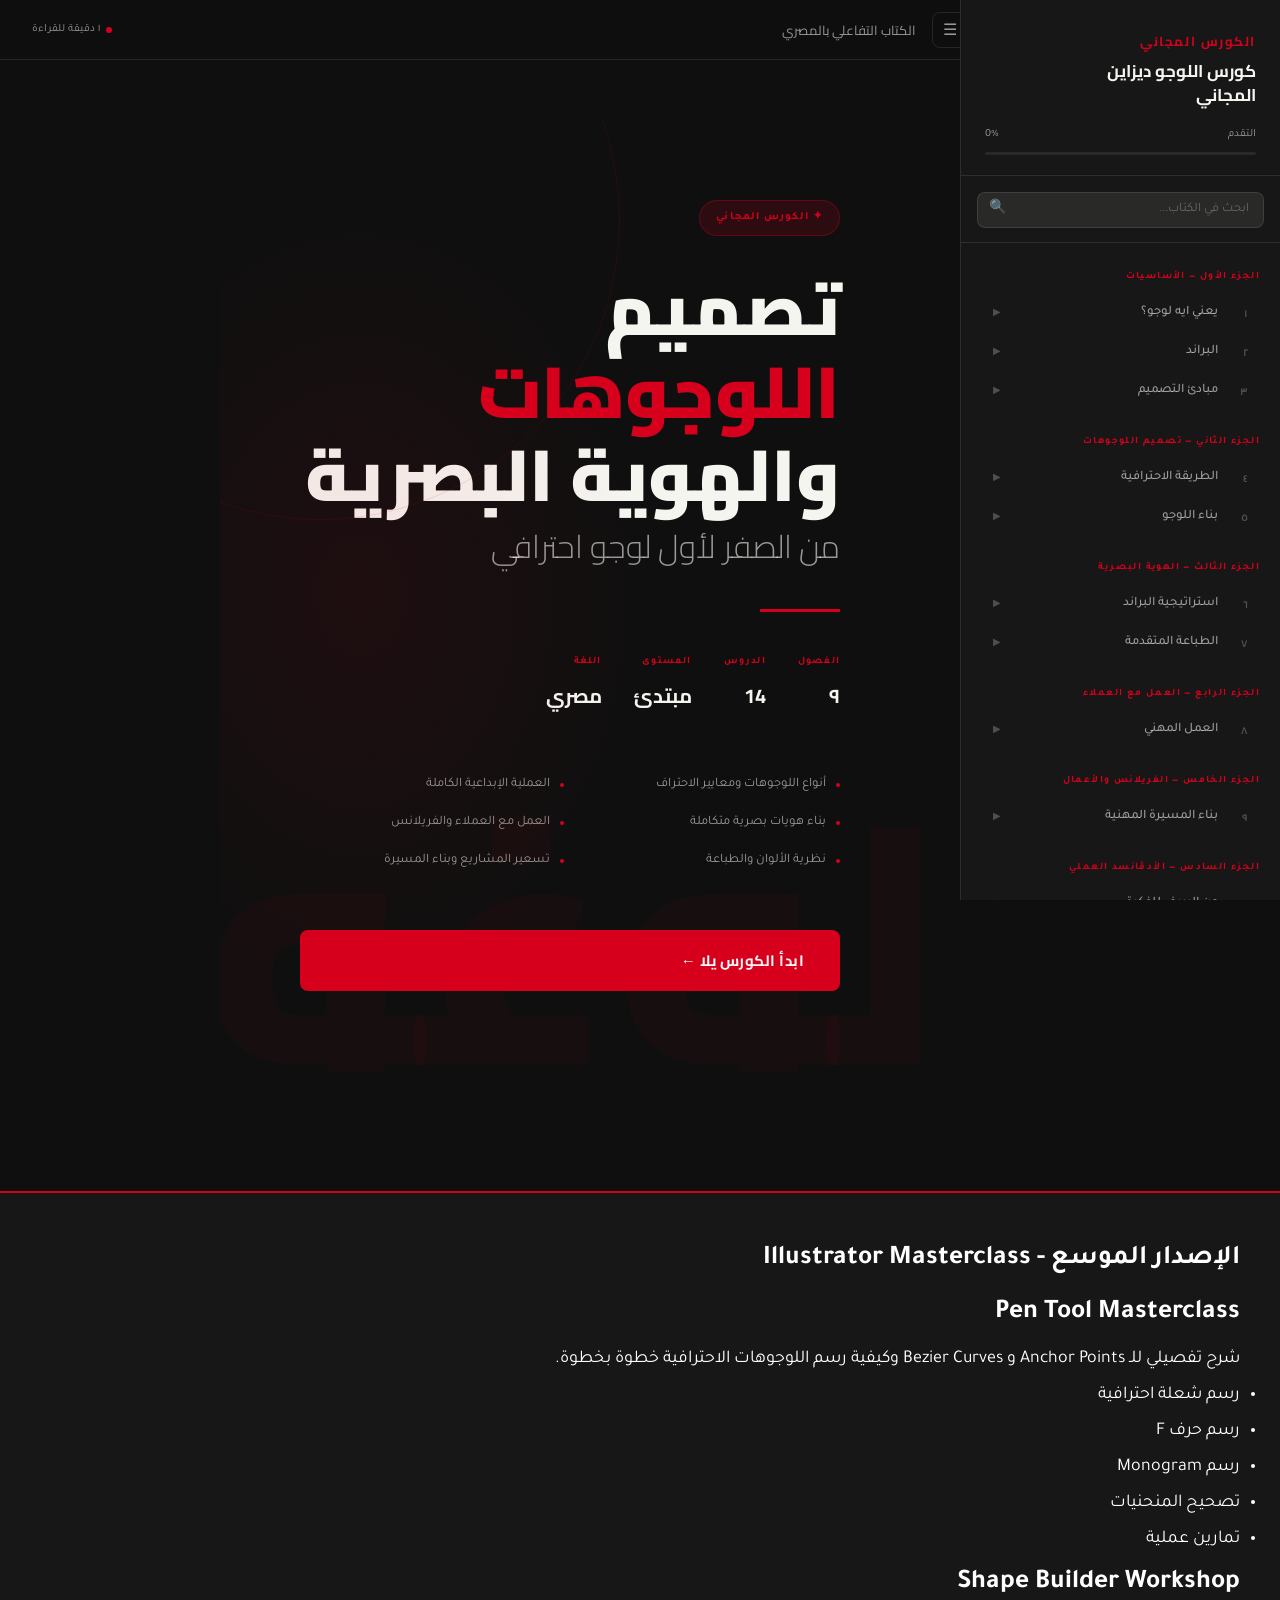
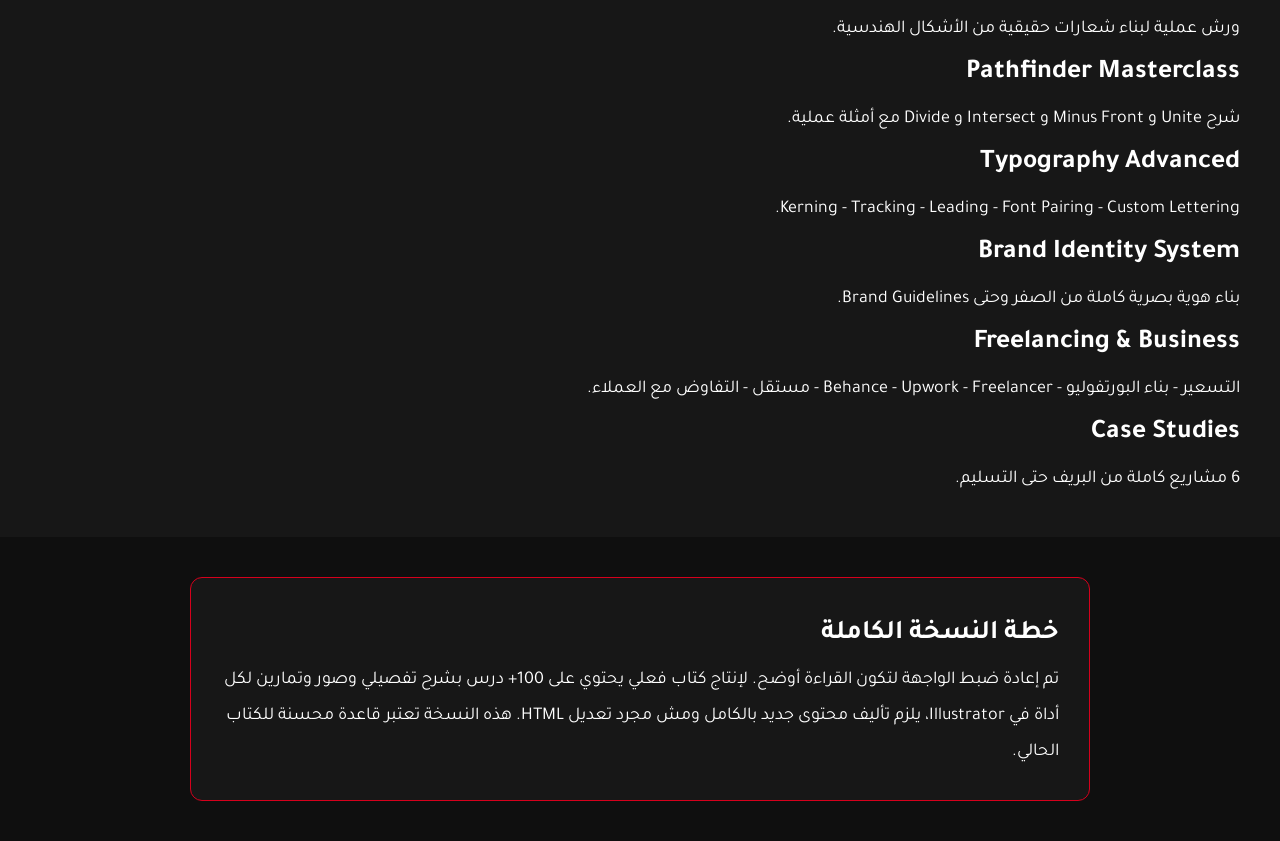
==== book.html @ f8640a5d "Add files via upload" ====
<!DOCTYPE html>
<html lang="ar" dir="rtl">
<head>
<meta charset="UTF-8">
<meta name="viewport" content="width=device-width, initial-scale=1.0">
<title>كورس اللوجو ديزاين والهوية البصرية</title>
<link href="https://fonts.googleapis.com/css2?family=Cairo:wght@300;400;500;600;700;900&family=Tajawal:wght@300;400;500;700;800&display=swap" rel="stylesheet">
<style>
  :root {
    --black: #0F0F0F;
    --dark: #171717;
    --card: #1E1E1E;
    --card2: #252525;
    --red: #D6001C;
    --red-dim: rgba(214,0,28,0.15);
    --red-glow: rgba(214,0,28,0.4);
    --white: #F5F5F0;
    --white-dim: rgba(245,245,240,0.6);
    --white-faint: rgba(245,245,240,0.08);
    --border: rgba(245,245,240,0.1);
    --border-red: rgba(214,0,28,0.3);
    --sidebar-w: 320px;
    --font-display: 'Cairo', sans-serif;
    --font-body: 'Tajawal', sans-serif;
  }

  *, *::before, *::after { box-sizing: border-box; margin: 0; padding: 0; }

  html { scroll-behavior: smooth; }

  body {
    background: var(--black);
    color: var(--white);
    font-family: var(--font-body);
    font-size: 18px;
    line-height: 2;
    direction: rtl;
    overflow-x: hidden;
  }

  /* ── LAYOUT ── */
  #app { display: flex; min-height: 100vh; }

  /* ── SIDEBAR ── */
  #sidebar {
    width: 280px;
    min-width: var(--sidebar-w);
    background: var(--dark);
    border-left: 1px solid var(--border);
    display: flex;
    flex-direction: column;
    position: fixed;
    right: 0;
    top: 0;
    bottom: 0;
    overflow: hidden;
    z-index: 100;
    transition: transform 0.35s cubic-bezier(.4,0,.2,1);
  }

  #sidebar.hidden { transform: translateX(100%); }

  .sidebar-header {
    padding: 28px 24px 20px;
    border-bottom: 1px solid var(--border);
    flex-shrink: 0;
  }

  .book-title-small {
    font-family: var(--font-display);
    font-size: 13px;
    font-weight: 700;
    letter-spacing: 0.12em;
    color: var(--red);
    text-transform: uppercase;
    margin-bottom: 6px;
  }

  .book-title-main {
    font-family: var(--font-display);
    font-size: 17px;
    font-weight: 700;
    color: var(--white);
    line-height: 1.4;
  }

  /* progress bar */
  .progress-wrap {
    margin-top: 16px;
  }
  .progress-label {
    display: flex;
    justify-content: space-between;
    font-size: 11px;
    color: var(--white-dim);
    margin-bottom: 6px;
  }
  .progress-track {
    height: 3px;
    background: var(--white-faint);
    border-radius: 2px;
    overflow: hidden;
  }
  .progress-fill {
    height: 100%;
    background: var(--red);
    border-radius: 2px;
    transition: width 0.4s ease;
  }

  /* search */
  .search-wrap {
    padding: 14px 16px;
    border-bottom: 1px solid var(--border);
    flex-shrink: 0;
  }
  .search-input {
    width: 100%;
    background: var(--white-faint);
    border: 1px solid var(--border);
    border-radius: 8px;
    padding: 9px 14px 9px 36px;
    color: var(--white);
    font-family: var(--font-body);
    font-size: 13px;
    outline: none;
    transition: border-color 0.2s;
    text-align: right;
  }
  .search-input::placeholder { color: rgba(245,245,240,0.3); }
  .search-input:focus { border-color: var(--red); }
  .search-wrap { position: relative; }
  .search-icon {
    position: absolute;
    left: 28px;
    top: 50%;
    transform: translateY(-50%);
    color: var(--white-dim);
    font-size: 14px;
    pointer-events: none;
  }

  /* toc */
  #toc {
    flex: 1;
    overflow-y: auto;
    padding: 8px 0 24px;
  }
  #toc::-webkit-scrollbar { width: 4px; }
  #toc::-webkit-scrollbar-track { background: transparent; }
  #toc::-webkit-scrollbar-thumb { background: var(--border); border-radius: 2px; }

  .toc-part {
    padding: 16px 20px 4px;
  }
  .toc-part-label {
    font-size: 10px;
    font-weight: 700;
    letter-spacing: 0.14em;
    color: var(--red);
    text-transform: uppercase;
    margin-bottom: 8px;
  }

  .toc-chapter {
    margin-bottom: 2px;
  }
  .toc-chapter-btn {
    width: 100%;
    display: flex;
    align-items: center;
    gap: 10px;
    padding: 9px 12px;
    background: none;
    border: none;
    color: var(--white-dim);
    font-family: var(--font-body);
    font-size: 13px;
    font-weight: 500;
    text-align: right;
    cursor: pointer;
    border-radius: 6px;
    transition: all 0.2s;
    direction: rtl;
  }
  .toc-chapter-btn:hover { background: var(--white-faint); color: var(--white); }
  .toc-chapter-btn.active { background: var(--red-dim); color: var(--white); }
  .toc-chapter-btn.active .ch-num { color: var(--red); }

  .ch-num {
    font-size: 10px;
    font-weight: 700;
    color: rgba(245,245,240,0.25);
    min-width: 20px;
    font-family: var(--font-display);
  }
  .ch-arrow {
    margin-right: auto;
    font-size: 10px;
    color: rgba(245,245,240,0.25);
    transition: transform 0.25s;
  }
  .toc-chapter-btn.open .ch-arrow { transform: rotate(90deg); }

  .toc-lessons {
    display: none;
    padding-right: 32px;
    padding-bottom: 4px;
  }
  .toc-lessons.open { display: block; }

  .toc-lesson-btn {
    width: 100%;
    display: flex;
    align-items: center;
    gap: 8px;
    padding: 7px 10px;
    background: none;
    border: none;
    color: rgba(245,245,240,0.4);
    font-family: var(--font-body);
    font-size: 12px;
    text-align: right;
    cursor: pointer;
    border-radius: 5px;
    transition: all 0.2s;
    direction: rtl;
  }
  .toc-lesson-btn:hover { color: var(--white); background: var(--white-faint); }
  .toc-lesson-btn.active { color: var(--white); }
  .toc-lesson-btn.done { color: rgba(214,0,28,0.7); }
  .toc-lesson-btn.done .lesson-dot { background: var(--red); }
  .lesson-dot {
    width: 5px;
    height: 5px;
    border-radius: 50%;
    background: rgba(245,245,240,0.2);
    flex-shrink: 0;
  }

  /* ── MAIN CONTENT ── */
  #main {
    margin-left: 0;
    margin-right: 280px;
    flex: 1;
    display: flex;
    flex-direction: column;
    min-height: 100vh;
    transition: margin-right 0.35s cubic-bezier(.4,0,.2,1);
  }
  #main.full { margin-right: 0; }

  /* topbar */
  #topbar {
    position: sticky;
    top: 0;
    z-index: 90;
    background: rgba(15,15,15,0.92);
    backdrop-filter: blur(16px);
    border-bottom: 1px solid var(--border);
    padding: 0 32px;
    height: 60px;
    display: flex;
    align-items: center;
    gap: 16px;
  }

  .topbar-toggle {
    background: none;
    border: 1px solid var(--border);
    color: var(--white-dim);
    width: 36px;
    height: 36px;
    border-radius: 8px;
    cursor: pointer;
    font-size: 16px;
    display: flex;
    align-items: center;
    justify-content: center;
    transition: all 0.2s;
    flex-shrink: 0;
  }
  .topbar-toggle:hover { color: var(--white); border-color: var(--red); }

  .topbar-breadcrumb {
    flex: 1;
    font-size: 13px;
    color: var(--white-dim);
    font-family: var(--font-display);
  }
  .topbar-breadcrumb span { color: var(--white); font-weight: 600; }

  .topbar-reading {
    font-size: 11px;
    color: var(--white-dim);
    display: flex;
    align-items: center;
    gap: 6px;
  }
  .reading-dot {
    width: 6px;
    height: 6px;
    border-radius: 50%;
    background: var(--red);
    animation: pulse 2s infinite;
  }
  @keyframes pulse {
    0%, 100% { opacity: 1; }
    50% { opacity: 0.3; }
  }

  /* content area */
  #content {
    flex: 1;
    padding: 60px 80px 120px;
    max-width: 860px;
  }

  /* ── COVER PAGE ── */
  #cover {
    min-height: 100vh;
    display: flex;
    flex-direction: column;
    justify-content: center;
    padding: 80px;
    position: relative;
    overflow: hidden;
  }
  #cover::before {
    content: '';
    position: absolute;
    inset: 0;
    background: radial-gradient(ellipse 60% 60% at 20% 50%, rgba(214,0,28,0.08) 0%, transparent 70%);
    pointer-events: none;
  }
  #cover::after {
    content: '';
    position: absolute;
    top: -200px;
    left: -200px;
    width: 600px;
    height: 600px;
    border: 1px solid var(--border-red);
    border-radius: 50%;
    pointer-events: none;
    opacity: 0.4;
  }

  .cover-badge {
    display: inline-flex;
    align-items: center;
    gap: 8px;
    background: var(--red-dim);
    border: 1px solid var(--border-red);
    border-radius: 100px;
    padding: 6px 16px;
    font-size: 11px;
    font-weight: 700;
    letter-spacing: 0.1em;
    color: var(--red);
    text-transform: uppercase;
    margin-bottom: 32px;
    width: fit-content;
  }

  .cover-title {
    font-family: var(--font-display);
    font-size: clamp(42px, 6vw, 72px);
    font-weight: 900;
    line-height: 1.15;
    color: var(--white);
    margin-bottom: 8px;
  }

  .cover-title .accent { color: var(--red); }

  .cover-subtitle {
    font-family: var(--font-display);
    font-size: clamp(20px, 3vw, 32px);
    font-weight: 300;
    color: var(--white-dim);
    margin-bottom: 40px;
    line-height: 1.4;
  }

  .cover-meta {
    display: flex;
    gap: 32px;
    margin-bottom: 56px;
    flex-wrap: wrap;
  }
  .cover-meta-item {
    display: flex;
    flex-direction: column;
    gap: 4px;
  }
  .cover-meta-label {
    font-size: 10px;
    font-weight: 700;
    letter-spacing: 0.12em;
    color: var(--red);
    text-transform: uppercase;
  }
  .cover-meta-val {
    font-size: 20px;
    font-weight: 700;
    font-family: var(--font-display);
    color: var(--white);
  }

  .cover-divider {
    width: 80px;
    height: 3px;
    background: var(--red);
    margin-bottom: 40px;
  }

  .cover-toc-preview {
    display: grid;
    grid-template-columns: 1fr 1fr;
    gap: 12px;
    max-width: 600px;
    margin-bottom: 56px;
  }
  .cover-toc-item {
    display: flex;
    align-items: center;
    gap: 10px;
    font-size: 13px;
    color: var(--white-dim);
  }
  .cover-toc-dot {
    width: 4px;
    height: 4px;
    background: var(--red);
    border-radius: 50%;
    flex-shrink: 0;
  }

  .btn-start {
    display: inline-flex;
    align-items: center;
    gap: 10px;
    background: var(--red);
    color: white;
    font-family: var(--font-display);
    font-size: 15px;
    font-weight: 700;
    padding: 16px 36px;
    border: none;
    border-radius: 8px;
    cursor: pointer;
    transition: all 0.25s;
    letter-spacing: 0.03em;
  }
  .btn-start:hover {
    background: #ff001f;
    transform: translateY(-2px);
    box-shadow: 0 12px 40px rgba(214,0,28,0.35);
  }

  .big-number {
    position: absolute;
    left: -20px;
    bottom: -40px;
    font-family: var(--font-display);
    font-size: 340px;
    font-weight: 900;
    color: rgba(214,0,28,0.04);
    line-height: 1;
    pointer-events: none;
    user-select: none;
    white-space: nowrap;
  }

  /* ── LESSON PAGE ── */
  .lesson-page { animation: fadeIn 0.35s ease; }
  @keyframes fadeIn { from { opacity: 0; transform: translateY(10px); } to { opacity: 1; transform: translateY(0); } }

  .lesson-part-tag {
    display: inline-flex;
    align-items: center;
    gap: 6px;
    font-size: 10px;
    font-weight: 700;
    letter-spacing: 0.14em;
    color: var(--red);
    text-transform: uppercase;
    margin-bottom: 20px;
  }

  .lesson-chapter-num {
    font-family: var(--font-display);
    font-size: 13px;
    color: rgba(245,245,240,0.3);
    margin-bottom: 10px;
    font-weight: 500;
  }

  .lesson-title {
    font-family: var(--font-display);
    font-size: clamp(38px, 5vw, 58px);
    font-weight: 800;
    line-height: 1.2;
    color: var(--white);
    margin-bottom: 24px;
  }

  .lesson-intro {
    font-size: 22px;
    font-weight: 400;
    color: var(--white-dim);
    line-height: 1.8;
    margin-bottom: 48px;
    padding-bottom: 40px;
    border-bottom: 1px solid var(--border);
  }

  /* ── CONTENT BLOCKS ── */
  .content-h2 {
    font-family: var(--font-display);
    font-size: 22px;
    font-weight: 700;
    color: var(--white);
    margin: 48px 0 16px;
    display: flex;
    align-items: center;
    gap: 12px;
  }
  .content-h2::before {
    content: '';
    width: 3px;
    height: 22px;
    background: var(--red);
    border-radius: 2px;
    flex-shrink: 0;
  }

  .content-h3 {
    font-family: var(--font-display);
    font-size: 17px;
    font-weight: 600;
    color: var(--white);
    margin: 32px 0 12px;
  }

  .content-p {
    font-size: 19px;
    color: rgba(245,245,240,0.75);
    line-height: 1.9;
    margin-bottom: 20px;
  }

  /* info card */
  .info-card {
    background: var(--card);
    border: 1px solid var(--border);
    border-radius: 12px;
    padding: 24px 28px;
    margin: 28px 0;
    position: relative;
    overflow: hidden;
  }
  .info-card::before {
    content: '';
    position: absolute;
    top: 0;
    right: 0;
    width: 3px;
    height: 100%;
    background: var(--red);
  }
  .info-card-title {
    font-family: var(--font-display);
    font-size: 14px;
    font-weight: 700;
    color: var(--red);
    margin-bottom: 10px;
    letter-spacing: 0.06em;
    text-transform: uppercase;
  }
  .info-card p {
    font-size: 15px;
    color: var(--white-dim);
    line-height: 1.8;
    margin: 0;
  }

  /* definition card */
  .def-card {
    background: var(--card2);
    border: 1px solid var(--border);
    border-radius: 12px;
    padding: 28px 32px;
    margin: 32px 0;
  }
  .def-word {
    font-family: var(--font-display);
    font-size: 28px;
    font-weight: 800;
    color: var(--red);
    margin-bottom: 12px;
  }
  .def-text {
    font-size: 16px;
    color: var(--white-dim);
    line-height: 1.85;
  }

  /* visual grid */
  .visual-grid {
    display: grid;
    grid-template-columns: repeat(auto-fit, minmax(180px, 1fr));
    gap: 16px;
    margin: 32px 0;
  }
  .visual-card {
    background: var(--card);
    border: 1px solid var(--border);
    border-radius: 12px;
    padding: 28px 20px;
    text-align: center;
    transition: all 0.25s;
    cursor: default;
  }
  .visual-card:hover {
    border-color: var(--border-red);
    transform: translateY(-4px);
    background: var(--card2);
  }
  .visual-card-icon {
    font-size: 36px;
    margin-bottom: 12px;
    display: block;
  }
  .visual-card-title {
    font-family: var(--font-display);
    font-size: 14px;
    font-weight: 700;
    color: var(--white);
    margin-bottom: 8px;
  }
  .visual-card-desc {
    font-size: 12px;
    color: var(--white-dim);
    line-height: 1.6;
  }

  /* list styled */
  .styled-list {
    list-style: none;
    margin: 20px 0 28px;
    display: flex;
    flex-direction: column;
    gap: 10px;
  }
  .styled-list li {
    display: flex;
    align-items: flex-start;
    gap: 12px;
    font-size: 15px;
    color: rgba(245,245,240,0.75);
    line-height: 1.7;
  }
  .styled-list li::before {
    content: '';
    width: 6px;
    height: 6px;
    background: var(--red);
    border-radius: 50%;
    flex-shrink: 0;
    margin-top: 9px;
  }

  /* numbered list */
  .num-list {
    counter-reset: num;
    list-style: none;
    margin: 20px 0 28px;
    display: flex;
    flex-direction: column;
    gap: 14px;
  }
  .num-list li {
    counter-increment: num;
    display: flex;
    gap: 16px;
    font-size: 15px;
    color: rgba(245,245,240,0.75);
    line-height: 1.7;
  }
  .num-list li::before {
    content: counter(num, arabic-indic);
    min-width: 28px;
    height: 28px;
    background: var(--red-dim);
    border: 1px solid var(--border-red);
    border-radius: 6px;
    display: flex;
    align-items: center;
    justify-content: center;
    font-size: 13px;
    font-weight: 700;
    color: var(--red);
    font-family: var(--font-display);
    flex-shrink: 0;
  }

  /* highlight */
  .highlight {
    background: var(--red-dim);
    border: 1px solid var(--border-red);
    border-radius: 8px;
    padding: 20px 24px;
    margin: 24px 0;
    font-size: 16px;
    font-style: italic;
    color: var(--white);
    line-height: 1.8;
    position: relative;
  }
  .highlight::before {
    content: '"';
    font-family: var(--font-display);
    font-size: 60px;
    color: var(--red);
    opacity: 0.4;
    position: absolute;
    top: -10px;
    right: 16px;
    line-height: 1;
  }

  /* compare table */
  .compare-table {
    width: 100%;
    border-collapse: collapse;
    margin: 28px 0;
    font-size: 14px;
  }
  .compare-table th {
    background: var(--card);
    color: var(--red);
    font-family: var(--font-display);
    font-weight: 700;
    font-size: 12px;
    letter-spacing: 0.08em;
    text-transform: uppercase;
    padding: 14px 20px;
    text-align: right;
    border-bottom: 1px solid var(--border-red);
  }
  .compare-table td {
    padding: 13px 20px;
    color: var(--white-dim);
    border-bottom: 1px solid var(--border);
    line-height: 1.6;
  }
  .compare-table tr:last-child td { border-bottom: none; }
  .compare-table tr:hover td { background: var(--white-faint); }

  /* process steps */
  .process-steps {
    position: relative;
    margin: 32px 0;
  }
  .process-step {
    display: flex;
    gap: 20px;
    padding-bottom: 32px;
    position: relative;
  }
  .process-step:last-child { padding-bottom: 0; }
  .process-step::after {
    content: '';
    position: absolute;
    right: 19px;
    top: 44px;
    bottom: 0;
    width: 1px;
    background: var(--border);
  }
  .process-step:last-child::after { display: none; }
  .step-num {
    width: 40px;
    height: 40px;
    background: var(--red);
    border-radius: 50%;
    display: flex;
    align-items: center;
    justify-content: center;
    font-family: var(--font-display);
    font-size: 14px;
    font-weight: 800;
    color: white;
    flex-shrink: 0;
    z-index: 1;
  }
  .step-content { flex: 1; }
  .step-title {
    font-family: var(--font-display);
    font-size: 16px;
    font-weight: 700;
    color: var(--white);
    margin-bottom: 6px;
  }
  .step-desc {
    font-size: 14px;
    color: var(--white-dim);
    line-height: 1.7;
  }

  /* key takeaways */
  .takeaways {
    background: var(--card);
    border: 1px solid var(--border);
    border-radius: 16px;
    padding: 32px;
    margin: 48px 0;
  }
  .takeaways-title {
    font-family: var(--font-display);
    font-size: 16px;
    font-weight: 800;
    color: var(--white);
    margin-bottom: 20px;
    display: flex;
    align-items: center;
    gap: 10px;
  }
  .takeaways-title::before {
    content: '✦';
    color: var(--red);
    font-size: 14px;
  }
  .takeaway-item {
    display: flex;
    align-items: flex-start;
    gap: 12px;
    padding: 12px 0;
    border-bottom: 1px solid var(--border);
    font-size: 14px;
    color: var(--white-dim);
    line-height: 1.7;
  }
  .takeaway-item:last-child { border-bottom: none; padding-bottom: 0; }
  .takeaway-check {
    width: 18px;
    height: 18px;
    background: var(--red-dim);
    border: 1px solid var(--border-red);
    border-radius: 4px;
    display: flex;
    align-items: center;
    justify-content: center;
    flex-shrink: 0;
    font-size: 10px;
    color: var(--red);
    margin-top: 2px;
  }

  /* quiz */
  .quiz-section {
    background: linear-gradient(135deg, #1a0a0d 0%, var(--dark) 100%);
    border: 1px solid var(--border-red);
    border-radius: 16px;
    padding: 36px;
    margin: 48px 0;
  }
  .quiz-title {
    font-family: var(--font-display);
    font-size: 18px;
    font-weight: 800;
    color: var(--white);
    margin-bottom: 8px;
    display: flex;
    align-items: center;
    gap: 10px;
  }
  .quiz-title span { color: var(--red); }
  .quiz-subtitle {
    font-size: 13px;
    color: var(--white-dim);
    margin-bottom: 28px;
  }
  .quiz-q {
    margin-bottom: 24px;
  }
  .quiz-q-text {
    font-size: 15px;
    font-weight: 600;
    color: var(--white);
    margin-bottom: 14px;
    line-height: 1.6;
  }
  .quiz-options {
    display: flex;
    flex-direction: column;
    gap: 8px;
  }
  .quiz-opt {
    display: flex;
    align-items: center;
    gap: 12px;
    padding: 12px 16px;
    background: var(--white-faint);
    border: 1px solid var(--border);
    border-radius: 8px;
    cursor: pointer;
    transition: all 0.2s;
    font-size: 14px;
    color: var(--white-dim);
  }
  .quiz-opt:hover { border-color: var(--border-red); color: var(--white); }
  .quiz-opt.correct { background: rgba(0,180,80,0.1); border-color: rgba(0,180,80,0.4); color: #5fffa0; }
  .quiz-opt.wrong { background: rgba(214,0,28,0.1); border-color: var(--border-red); color: #ff6b6b; }
  .quiz-opt-letter {
    width: 24px;
    height: 24px;
    background: var(--card);
    border-radius: 50%;
    display: flex;
    align-items: center;
    justify-content: center;
    font-size: 11px;
    font-weight: 700;
    color: var(--red);
    flex-shrink: 0;
    font-family: var(--font-display);
  }

  /* bottom nav */
  .lesson-nav {
    display: flex;
    align-items: center;
    justify-content: space-between;
    padding: 32px 0 0;
    margin-top: 48px;
    border-top: 1px solid var(--border);
  }
  .nav-btn {
    display: flex;
    align-items: center;
    gap: 10px;
    background: var(--card);
    border: 1px solid var(--border);
    color: var(--white-dim);
    font-family: var(--font-body);
    font-size: 13px;
    padding: 12px 20px;
    border-radius: 8px;
    cursor: pointer;
    transition: all 0.2s;
  }
  .nav-btn:hover { border-color: var(--red); color: var(--white); }
  .nav-btn.primary {
    background: var(--red);
    border-color: var(--red);
    color: white;
    font-weight: 700;
  }
  .nav-btn.primary:hover { background: #ff001f; }

  /* mark done btn */
  .done-btn {
    display: flex;
    align-items: center;
    gap: 8px;
    background: none;
    border: 1px solid var(--border-red);
    color: var(--red);
    font-family: var(--font-body);
    font-size: 12px;
    font-weight: 700;
    padding: 8px 16px;
    border-radius: 6px;
    cursor: pointer;
    transition: all 0.2s;
    letter-spacing: 0.04em;
  }
  .done-btn:hover { background: var(--red-dim); }
  .done-btn.done { background: var(--red-dim); }

  /* chapter intro */
  .chapter-intro {
    background: var(--card);
    border-radius: 16px;
    padding: 40px;
    margin: 32px 0;
    border: 1px solid var(--border);
    position: relative;
    overflow: hidden;
  }
  .chapter-intro::after {
    content: '';
    position: absolute;
    bottom: -40px;
    left: -40px;
    width: 200px;
    height: 200px;
    border: 1px solid var(--border-red);
    border-radius: 50%;
    opacity: 0.4;
    pointer-events: none;
  }
  .chapter-intro-num {
    font-family: var(--font-display);
    font-size: 80px;
    font-weight: 900;
    color: rgba(214,0,28,0.12);
    line-height: 1;
    margin-bottom: -20px;
  }
  .chapter-intro-title {
    font-family: var(--font-display);
    font-size: 28px;
    font-weight: 800;
    color: var(--white);
    margin-bottom: 16px;
  }
  .chapter-intro-desc {
    font-size: 15px;
    color: var(--white-dim);
    line-height: 1.85;
  }

  /* color swatches */
  .color-swatches {
    display: flex;
    gap: 12px;
    flex-wrap: wrap;
    margin: 20px 0;
  }
  .swatch {
    display: flex;
    flex-direction: column;
    align-items: center;
    gap: 8px;
  }
  .swatch-color {
    width: 72px;
    height: 72px;
    border-radius: 12px;
    border: 1px solid var(--border);
  }
  .swatch-label {
    font-size: 11px;
    color: var(--white-dim);
    font-family: var(--font-display);
    font-weight: 700;
    text-align: center;
  }

  /* font showcase */
  .font-showcase {
    background: var(--card);
    border-radius: 12px;
    padding: 28px;
    margin: 20px 0;
    border: 1px solid var(--border);
  }
  .font-sample-big {
    font-size: 48px;
    font-weight: 700;
    color: var(--white);
    line-height: 1.2;
    margin-bottom: 8px;
  }
  .font-sample-name {
    font-size: 12px;
    font-weight: 700;
    letter-spacing: 0.1em;
    text-transform: uppercase;
    color: var(--red);
  }
  .font-sample-detail {
    font-size: 13px;
    color: var(--white-dim);
    margin-top: 4px;
  }

  /* reading progress line */
  #reading-progress {
    position: fixed;
    top: 60px;
    right: var(--sidebar-w);
    left: 0;
    height: 2px;
    background: transparent;
    z-index: 89;
    transition: right 0.35s;
  }
  #reading-progress.full { right: 0; }
  #reading-progress-fill {
    height: 100%;
    background: var(--red);
    width: 0%;
    transition: width 0.1s;
  }

  /* mobile toggle overlay */
  #overlay {
    display: none;
    position: fixed;
    inset: 0;
    background: rgba(0,0,0,0.7);
    z-index: 99;
  }

  @media (max-width: 900px) {
    :root { --sidebar-w: 0px; }
    #sidebar { transform: translateX(100%); width: 300px; min-width: 300px; }
    #sidebar.visible { transform: translateX(0); }
    #main { margin-right: 0; }
    #reading-progress { right: 0; }
    #content { padding: 40px 24px 80px; }
    #cover { padding: 40px 24px; }
    #overlay.visible { display: block; }
  }

  /* ── STICKY NOTE ── */
  .sticky-note {
    background: #2a2000;
    border: 1px solid #4a3800;
    border-radius: 10px;
    padding: 20px;
    margin: 24px 0;
    position: relative;
  }
  .sticky-note-label {
    font-size: 10px;
    font-weight: 700;
    letter-spacing: 0.12em;
    color: #f0c060;
    text-transform: uppercase;
    margin-bottom: 8px;
  }
  .sticky-note p {
    font-size: 14px;
    color: rgba(255,220,100,0.75);
    line-height: 1.7;
    margin: 0;
  }

  /* SVG logo type diagrams */
  .svg-diagram {
    background: var(--card);
    border: 1px solid var(--border);
    border-radius: 12px;
    padding: 24px;
    margin: 28px 0;
    overflow: hidden;
  }
  .svg-diagram svg { width: 100%; height: auto; }
</style>
</head>
<body>
<div id="app">

<!-- SIDEBAR -->
<nav id="sidebar" aria-label="فهرس الكتاب">
  <div class="sidebar-header">
    <div class="book-title-small">الكورس المجاني</div>
    <div class="book-title-main">كورس اللوجو ديزاين<br>المجاني</div>
    <div class="progress-wrap">
      <div class="progress-label">
        <span>التقدم</span>
        <span id="progress-pct">0%</span>
      </div>
      <div class="progress-track">
        <div class="progress-fill" id="progress-fill" style="width:0%"></div>
      </div>
    </div>
  </div>
  <div class="search-wrap">
    <input class="search-input" type="search" placeholder="ابحث في الكتاب..." id="search-input" autocomplete="off">
    <span class="search-icon">🔍</span>
  </div>
  <div id="toc">

    <div class="toc-part">
      <div class="toc-part-label">الجزء الأول — الأساسيات</div>

      <div class="toc-chapter">
        <button class="toc-chapter-btn" onclick="toggleChapter(this,'ch1')" data-ch="ch1">
          <span class="ch-num">١</span> يعني ايه لوجو؟
          <span class="ch-arrow">▶</span>
        </button>
        <div class="toc-lessons" id="ch1">
          <button class="toc-lesson-btn" onclick="showLesson('l-what-is-logo')"><span class="lesson-dot"></span> يعني ايه لوجو</button>
          <button class="toc-lesson-btn" onclick="showLesson('l-why-logos')"><span class="lesson-dot"></span> ليه اللوجوهات مهمة؟</button>
          <button class="toc-lesson-btn" onclick="showLesson('l-types')"><span class="lesson-dot"></span> أنواع اللوجوهات</button>
        </div>
      </div>

      <div class="toc-chapter">
        <button class="toc-chapter-btn" onclick="toggleChapter(this,'ch2')" data-ch="ch2">
          <span class="ch-num">٢</span> البراند
          <span class="ch-arrow">▶</span>
        </button>
        <div class="toc-lessons" id="ch2">
          <button class="toc-lesson-btn" onclick="showLesson('l-branding-intro')"><span class="lesson-dot"></span> مقدمة عن البراند</button>
          <button class="toc-lesson-btn" onclick="showLesson('l-logo-vs-brand')"><span class="lesson-dot"></span> اللوجو vs العلامة</button>
        </div>
      </div>

      <div class="toc-chapter">
        <button class="toc-chapter-btn" onclick="toggleChapter(this,'ch3')" data-ch="ch3">
          <span class="ch-num">٣</span> مبادئ التصميم
          <span class="ch-arrow">▶</span>
        </button>
        <div class="toc-lessons" id="ch3">
          <button class="toc-lesson-btn" onclick="showLesson('l-design-principles')"><span class="lesson-dot"></span> المبادئ الأساسية</button>
          <button class="toc-lesson-btn" onclick="showLesson('l-color-theory')"><span class="lesson-dot"></span> نظرية الألوان</button>
          <button class="toc-lesson-btn" onclick="showLesson('l-typography-basics')"><span class="lesson-dot"></span> الطباعة الأساسية</button>
        </div>
      </div>
    </div>

    <div class="toc-part">
      <div class="toc-part-label">الجزء الثاني — تصميم اللوجوهات</div>

      <div class="toc-chapter">
        <button class="toc-chapter-btn" onclick="toggleChapter(this,'ch4')" data-ch="ch4">
          <span class="ch-num">٤</span> الطريقة الاحترافية
          <span class="ch-arrow">▶</span>
        </button>
        <div class="toc-lessons" id="ch4">
          <button class="toc-lesson-btn" onclick="showLesson('l-process')"><span class="lesson-dot"></span> مراحل التصميم</button>
          <button class="toc-lesson-btn" onclick="showLesson('l-research')"><span class="lesson-dot"></span> البحث والتحليل</button>
          <button class="toc-lesson-btn" onclick="showLesson('l-psychology')"><span class="lesson-dot"></span> سيكولوجية اللوجوهات</button>
        </div>
      </div>

      <div class="toc-chapter">
        <button class="toc-chapter-btn" onclick="toggleChapter(this,'ch5')" data-ch="ch5">
          <span class="ch-num">٥</span> بناء اللوجو
          <span class="ch-arrow">▶</span>
        </button>
        <div class="toc-lessons" id="ch5">
          <button class="toc-lesson-btn" onclick="showLesson('l-geometry')"><span class="lesson-dot"></span> الهندسة في اللوجوهات</button>
          <button class="toc-lesson-btn" onclick="showLesson('l-grid')"><span class="lesson-dot"></span> أنظمة الشبكة</button>
          <button class="toc-lesson-btn" onclick="showLesson('l-negative-space')"><span class="lesson-dot"></span> المساحة السلبية</button>
        </div>
      </div>
    </div>

    <div class="toc-part">
      <div class="toc-part-label">الجزء الثالث — الهوية البصرية</div>

      <div class="toc-chapter">
        <button class="toc-chapter-btn" onclick="toggleChapter(this,'ch6')" data-ch="ch6">
          <span class="ch-num">٦</span> استراتيجية البراند
          <span class="ch-arrow">▶</span>
        </button>
        <div class="toc-lessons" id="ch6">
          <button class="toc-lesson-btn" onclick="showLesson('l-brand-identity')"><span class="lesson-dot"></span> يعني ايه هوية بصرية؟</button>
          <button class="toc-lesson-btn" onclick="showLesson('l-brand-strategy')"><span class="lesson-dot"></span> استراتيجية العلامة</button>
          <button class="toc-lesson-btn" onclick="showLesson('l-brand-guidelines')"><span class="lesson-dot"></span> دليل البراند</button>
        </div>
      </div>

      <div class="toc-chapter">
        <button class="toc-chapter-btn" onclick="toggleChapter(this,'ch7')" data-ch="ch7">
          <span class="ch-num">٧</span> الطباعة المتقدمة
          <span class="ch-arrow">▶</span>
        </button>
        <div class="toc-lessons" id="ch7">
          <button class="toc-lesson-btn" onclick="showLesson('l-typography-adv')"><span class="lesson-dot"></span> أسس الطباعة المتقدمة</button>
          <button class="toc-lesson-btn" onclick="showLesson('l-font-pairing')"><span class="lesson-dot"></span> تناسق الخطوط</button>
          <button class="toc-lesson-btn" onclick="showLesson('l-logotype')"><span class="lesson-dot"></span> تصميم الخط اللوغوتايب</button>
        </div>
      </div>
    </div>

    <div class="toc-part">
      <div class="toc-part-label">الجزء الرابع — العمل مع العملاء</div>

      <div class="toc-chapter">
        <button class="toc-chapter-btn" onclick="toggleChapter(this,'ch8')" data-ch="ch8">
          <span class="ch-num">٨</span> العمل المهني
          <span class="ch-arrow">▶</span>
        </button>
        <div class="toc-lessons" id="ch8">
          <button class="toc-lesson-btn" onclick="showLesson('l-brief')"><span class="lesson-dot"></span> فهم البريف</button>
          <button class="toc-lesson-btn" onclick="showLesson('l-client-comm')"><span class="lesson-dot"></span> التواصل مع الكلاينت</button>
          <button class="toc-lesson-btn" onclick="showLesson('l-presentation')"><span class="lesson-dot"></span> تقديم العمل</button>
        </div>
      </div>
    </div>

    <div class="toc-part">
      <div class="toc-part-label">الجزء الخامس — الفريلانس والأعمال</div>

      <div class="toc-chapter">
        <button class="toc-chapter-btn" onclick="toggleChapter(this,'ch9')" data-ch="ch9">
          <span class="ch-num">٩</span> بناء المسيرة المهنية
          <span class="ch-arrow">▶</span>
        </button>
        <div class="toc-lessons" id="ch9">
          <button class="toc-lesson-btn" onclick="showLesson('l-portfolio')"><span class="lesson-dot"></span> بناء بورتفوليو</button>
          <button class="toc-lesson-btn" onclick="showLesson('l-pricing')"><span class="lesson-dot"></span> تسعير المشاريع</button>
          <button class="toc-lesson-btn" onclick="showLesson('l-marketing')"><span class="lesson-dot"></span> التسويق الشخصي</button>
        </div>
      </div>
    </div>

<div class="toc-part">
  <div class="toc-part-label">الجزء السادس — الأدڤانسد العملي</div>

  <div class="toc-chapter">
    <button class="toc-chapter-btn" onclick="toggleChapter(this,'ch10')" data-ch="ch10">
      <span class="ch-num">١٠</span> من البريف للفكرة
      <span class="ch-arrow">▶</span>
    </button>
    <div class="toc-lessons" id="ch10">
      <button class="toc-lesson-btn" onclick="showLesson('l-brief-deep')"><span class="lesson-dot"></span> فهم البريف بعمق</button>
      <button class="toc-lesson-btn" onclick="showLesson('l-keywords-mindmap')"><span class="lesson-dot"></span> الكلمات المفتاحية والمايند ماب</button>
      <button class="toc-lesson-btn" onclick="showLesson('l-sketch-concept')"><span class="lesson-dot"></span> من الكونسبت للإسكيتش</button>
    </div>
  </div>

  <div class="toc-chapter">
    <button class="toc-chapter-btn" onclick="toggleChapter(this,'ch11')" data-ch="ch11">
      <span class="ch-num">١١</span> ورش اليستريتور
      <span class="ch-arrow">▶</span>
    </button>
    <div class="toc-lessons" id="ch11">
      <button class="toc-lesson-btn" onclick="showLesson('l-illustrator-setup')"><span class="lesson-dot"></span> تجهيز الملف للوجو</button>
      <button class="toc-lesson-btn" onclick="showLesson('l-pen-tool-masterclass')"><span class="lesson-dot"></span> Pen Tool عملي</button>
      <button class="toc-lesson-btn" onclick="showLesson('l-shape-builder-pathfinder')"><span class="lesson-dot"></span> Shape Builder و Pathfinder</button>
      <button class="toc-lesson-btn" onclick="showLesson('l-vector-cleanup-export')"><span class="lesson-dot"></span> تنظيف الفكتور والتصدير</button>
    </div>
  </div>

  <div class="toc-chapter">
    <button class="toc-chapter-btn" onclick="toggleChapter(this,'ch12')" data-ch="ch12">
      <span class="ch-num">١٢</span> الهوية والفريلانس
      <span class="ch-arrow">▶</span>
    </button>
    <div class="toc-lessons" id="ch12">
      <button class="toc-lesson-btn" onclick="showLesson('l-visual-identity-system')"><span class="lesson-dot"></span> بناء الهوية البصرية</button>
      <button class="toc-lesson-btn" onclick="showLesson('l-freelance-marketing')"><span class="lesson-dot"></span> التسويق وبناء الشغل</button>
    </div>
  </div>
</div>
  </div>
</nav>

<!-- READING PROGRESS -->
<div id="reading-progress"><div id="reading-progress-fill"></div></div>

<!-- OVERLAY for mobile -->
<div id="overlay" onclick="closeSidebar()"></div>

<!-- MAIN -->
<main id="main">
  <header id="topbar">
    <button class="topbar-toggle" onclick="toggleSidebar()" aria-label="فتح/إغلاق الفهرس">☰</button>
    <div class="topbar-breadcrumb" id="breadcrumb">الكتاب التفاعلي بالمصري</div>
    <div class="topbar-reading">
      <div class="reading-dot"></div>
      <span id="reading-time">١ دقيقة للقراءة</span>
    </div>
  </header>

  <div id="content">

    <!-- COVER -->
    <div id="cover" data-page="cover">
      <div class="big-number">لوغو</div>
      <div class="cover-badge">✦ الكورس المجاني</div>
      <h1 class="cover-title">تصميم <span class="accent">اللوجوهات</span><br>والهوية البصرية</h1>
      <p class="cover-subtitle">من الصفر لأول لوجو احترافي</p>
      <div class="cover-divider"></div>
      <div class="cover-meta">
        <div class="cover-meta-item">
          <div class="cover-meta-label">الفصول</div>
          <div class="cover-meta-val">٩</div>
        </div>
        <div class="cover-meta-item">
          <div class="cover-meta-label">الدروس</div>
          <div class="cover-meta-val">14</div>
        </div>
        <div class="cover-meta-item">
          <div class="cover-meta-label">المستوى</div>
          <div class="cover-meta-val">مبتدئ</div>
        </div>
        <div class="cover-meta-item">
          <div class="cover-meta-label">اللغة</div>
          <div class="cover-meta-val">مصري</div>
        </div>
      </div>
      <div class="cover-toc-preview">
        <div class="cover-toc-item"><div class="cover-toc-dot"></div><span>أنواع اللوجوهات ومعايير الاحتراف</span></div>
        <div class="cover-toc-item"><div class="cover-toc-dot"></div><span>العملية الإبداعية الكاملة</span></div>
        <div class="cover-toc-item"><div class="cover-toc-dot"></div><span>بناء هويات بصرية متكاملة</span></div>
        <div class="cover-toc-item"><div class="cover-toc-dot"></div><span>العمل مع العملاء والفريلانس</span></div>
        <div class="cover-toc-item"><div class="cover-toc-dot"></div><span>نظرية الألوان والطباعة</span></div>
        <div class="cover-toc-item"><div class="cover-toc-dot"></div><span>تسعير المشاريع وبناء المسيرة</span></div>
      </div>
      <button class="btn-start" onclick="showLesson('l-what-is-logo')">ابدأ الكورس يلا ←</button>
    </div>

    <!-- LESSONS (hidden initially, shown by JS) -->

    <!-- L1: ما هو اللوجو -->
    <div id="l-what-is-logo" class="lesson-page" style="display:none"
         data-chapter="١ — يعني ايه لوجو؟" data-title="يعني ايه لوجو" data-words="600">
      <div class="lesson-part-tag">✦ الجزء الأول — الأساسيات</div>
      <div class="lesson-chapter-num">الفصل الأول · الدرس الأول</div>
      <h1 class="lesson-title">يعني ايه لوجو؟</h1>
      <p class="lesson-intro">اللوجو هو العنصر البصري الأول الذي ببيمثل أي علامة تجارية في العالم. إنه مش مجرد صورة جميلة، بل هو ملخّص بصري لكل قيم ورسالة وشخصية البراند.</p>

      <div class="def-card">
        <div class="def-word">اللوجو (Logo)</div>
        <div class="def-text">رمز بصري أو كلمة أو مزيج من الاثنين، متصمم خصيصاً لتمثيل شركة أو منتج أو فكرة بشكل فورية وسهل تفتكره. مشتق من الكلمة اليونانية <strong>logos</strong> التي تعني "كلمة" أو "فكرة".</div>
      </div>

      <h2 class="content-h2">مكونات اللوجو</h2>
      <div class="visual-grid">
        <div class="visual-card">
          <span class="visual-card-icon">🔤</span>
          <div class="visual-card-title">النص (Logotype)</div>
          <div class="visual-card-desc">اسم البراند بخط متصمم خصيصاً أو مُختار بعناية</div>
        </div>
        <div class="visual-card">
          <span class="visual-card-icon">🔷</span>
          <div class="visual-card-title">الرمز (Icon)</div>
          <div class="visual-card-desc">شكل بصري أو رمز يمثّل العلامة بدون الحاجة لكلمات</div>
        </div>
        <div class="visual-card">
          <span class="visual-card-icon">🎨</span>
          <div class="visual-card-title">اللون (Color)</div>
          <div class="visual-card-desc">ألوان متختارة بعناية لتحمل معنى نفسياً واستراتيجياً</div>
        </div>
        <div class="visual-card">
          <span class="visual-card-icon">📐</span>
          <div class="visual-card-title">الشكل (Shape)</div>
          <div class="visual-card-desc">الهندسة والنسب التي تُشكّل شخصية اللوجو البصرية</div>
        </div>
      </div>

      <h2 class="content-h2">مواصفات اللوجو الاحترافي</h2>
      <p class="content-p">في خمسة معايير ذهبية لازم أن تتوفر في أي شعار احترافي. تُشكّل هذه المعايير الأساس الذي يقيس عليه المتصممون جودة عملهم قبل تسليمه للعميل.</p>
      <ul class="styled-list">
        <li><strong>بسيط</strong> — يمكن فهمه ورسمه بسرعة دون تعقيد مبالغ فيه</li>
        <li><strong>قابل للتذكر</strong> — يبقى في الذهن بعد أول نظرة</li>
        <li><strong>خالد</strong> — لا يتأثر بالموضة أو الاتجاهات المؤقتة</li>
        <li><strong>متعدد الاستخدامات</strong> — يعمل على جميع المقاسات والخلفيات</li>
        <li><strong>ملائم</strong> — يعكس طبيعة المجال والناس اللي مستهدفهم</li>
      </ul>

      <div class="highlight">
        "اللوجو لا يبيع الشركة مباشرةً — إنه يُعرّفها. التصميم الاحترافي يُضيف معنىً إلى ما لا معنى له من قبل."
        <br><small style="color:var(--red);font-size:13px;font-style:normal;margin-top:8px;display:block">— Paul Rand، متصمم شعار IBM و ABC</small>
      </div>

      <h2 class="content-h2">اللوجو عبر الزمن</h2>
      <p class="content-p">قبل أن يعرف البشر الكتابة، استخدموا الرموز البصرية. من علامات القبائل القديمة إلى شعارات الحرف في القرون الوسطى، وصولاً إلى العلامات التجارية الحديثة — اللوجو كان دائماً وسيلة الإنسان لقول "أنا هنا، وهذا من أنا".</p>

      <div class="info-card">
        <div class="info-card-title">💡 هل تعلم؟</div>
        <p>شعار شركة Shell النفطية مأخوذ فعلاً من صدفة بحرية — المؤسس كان يبيع الأصداف قبل النفط! اللوجو تطوّر عبر أكثر من ١٢٠ سنة، لكن الفكرة الأصلية بقيت.</p>
      </div>

      <div class="takeaways">
        <div class="takeaways-title">الأفكار الرئيسية من هذا الدرس</div>
        <div class="takeaway-item"><div class="takeaway-check">✓</div>اللوجو هو الهوية البصرية الأولى لأي علامة تجارية</div>
        <div class="takeaway-item"><div class="takeaway-check">✓</div>يتكون من النص والرمز واللون والشكل</div>
        <div class="takeaway-item"><div class="takeaway-check">✓</div>معايير الجودة الخمسة: بسيط، قابل للتذكر، خالد، متعدد الاستخدامات، ملائم</div>
        <div class="takeaway-item"><div class="takeaway-check">✓</div>اللوجو يُعرّف ولا يبيع — وظيفته بناء الهوية لا التسويق المباشر</div>
      </div>

      <div class="quiz-section">
        <div class="quiz-title">اختبار قصير — <span>الدرس الأول</span></div>
        <div class="quiz-subtitle">تحقق من فهمك قبل الانتقال للدرس التالي</div>
        <div class="quiz-q">
          <div class="quiz-q-text">ما هي المعايير الخمسة للشعار الاحترافي بحسب هذا الدرس؟</div>
          <div class="quiz-options">
            <div class="quiz-opt" onclick="quizAnswer(this,false)"><span class="quiz-opt-letter">أ</span> جميل، ملوّن، حديث، فريد، رقمي</div>
            <div class="quiz-opt" onclick="quizAnswer(this,true)"><span class="quiz-opt-letter">ب</span> بسيط، قابل للتذكر، خالد، متعدد الاستخدامات، ملائم</div>
            <div class="quiz-opt" onclick="quizAnswer(this,false)"><span class="quiz-opt-letter">ج</span> مكلّف، معقد، فاخر، تقني، مشهور</div>
            <div class="quiz-opt" onclick="quizAnswer(this,false)"><span class="quiz-opt-letter">د</span> صغير، سريع، رخيص، سهل، عملي</div>
          </div>
        </div>
      </div>

      <div class="lesson-nav">
        <button class="nav-btn" onclick="showLesson('cover')">← العودة للغلاف</button>
        <button class="done-btn" onclick="markDone(this,'l-what-is-logo')">✓ تم الإكمال</button>
        <button class="nav-btn primary" onclick="showLesson('l-why-logos')">الدرس التالي ←</button>
      </div>
    </div>

    <!-- L2: لماذا تهم اللوجوهات -->
    <div id="l-why-logos" class="lesson-page" style="display:none"
         data-chapter="١ — يعني ايه لوجو؟" data-title="ليه اللوجوهات مهمة؟" data-words="700">
      <div class="lesson-part-tag">✦ الجزء الأول — الأساسيات</div>
      <div class="lesson-chapter-num">الفصل الأول · الدرس الثاني</div>
      <h1 class="lesson-title">ليه اللوجوهات مهمة؟</h1>
      <p class="lesson-intro">في عالم يتسم بالتشبع البصري، يملك الإنسان فرصة واحدة فقط لترك انطباع أول. اللوجو هو البطل الصامت الذي يخوض هذه المعركة نيابةً عن أي علامة تجارية.</p>

      <h2 class="content-h2">قوة الانطباع الأول</h2>
      <p class="content-p">الدراسات تُثبت أن الدماغ البشري يشكّل انطباعاً أولياً خلال <strong style="color:var(--red)">٥٠ مللي ثانية</strong> فقط عند رؤية صورة جديدة. هذا أسرع بكثير من أي رسالة نصية أو عرض تقديمي. اللوجو يعمل في هذا النافذة الزمنية الضيقة.</p>

      <div class="info-card">
        <div class="info-card-title">📊 أرقام مؤثرة</div>
        <p>٩٤٪ من أول انطباعات المستخدمين مرتبطة بالتصميم البصري. الشركات ذات الهوية البصرية المتسقة تحقق نمواً في الإيرادات بنسبة ٢٣٪ أعلى من منافسيها.</p>
      </div>

      <h2 class="content-h2">وظائف اللوجو في العالم الحقيقي</h2>
      <div class="process-steps">
        <div class="process-step">
          <div class="step-num">١</div>
          <div class="step-content">
            <div class="step-title">بناء الثقة</div>
            <div class="step-desc">اللوجو الاحترافي يُشير للعميل أن الشركة جادة ومنظمة. الغياب البصري أو الضعف في الهوية يُثير الشك في جودة المنتج أو الخدمة.</div>
          </div>
        </div>
        <div class="process-step">
          <div class="step-num">٢</div>
          <div class="step-content">
            <div class="step-title">التمييز عن المنافسين</div>
            <div class="step-desc">في أي سوق مزدحم، يُصبح اللوجو "وجه" البراند. إنه المعيار البصري الذي يُميّز علامتك عن عشرات المنافسين في نفس الفئة.</div>
          </div>
        </div>
        <div class="process-step">
          <div class="step-num">٣</div>
          <div class="step-content">
            <div class="step-title">نقل القيم والشخصية</div>
            <div class="step-desc">كل عنصر في اللوجو — من الخط إلى اللون إلى الشكل — يحمل رسالة غير مُصرَّح بها عن قيم الشركة وشخصيتها وجمهورها المستهدف.</div>
          </div>
        </div>
        <div class="process-step">
          <div class="step-num">٤</div>
          <div class="step-content">
            <div class="step-title">الولاء والتذكر</div>
            <div class="step-desc">اللوجوهات الناجحة تُصبح جزءاً من الذاكرة الجمعية. عندما يفكر الناس في "كولا"، يرون الأحمر. عندما يفكرون في "أبل"، يرون التفاحة.</div>
          </div>
        </div>
      </div>

      <div class="highlight">
        "لست متصمماً جرافيك تصمم صورة جميلة — أنت تصمم قرارات تجارية بأدوات بصرية."
      </div>

      <div class="takeaways">
        <div class="takeaways-title">الأفكار الرئيسية</div>
        <div class="takeaway-item"><div class="takeaway-check">✓</div>الدماغ يُشكّل انطباعاً خلال ٥٠ مللي ثانية فقط — اللوجو يعمل في هذه اللحظة</div>
        <div class="takeaway-item"><div class="takeaway-check">✓</div>وظائف اللوجو: بناء الثقة، التمييز، نقل القيم، تعزيز الولاء</div>
        <div class="takeaway-item"><div class="takeaway-check">✓</div>اللوجو الضعيف يُكلّف الشركات أكثر من غيابه على المدى الطويل</div>
      </div>

      <div class="lesson-nav">
        <button class="nav-btn" onclick="showLesson('l-what-is-logo')">← الدرس السابق</button>
        <button class="done-btn" onclick="markDone(this,'l-why-logos')">✓ تم الإكمال</button>
        <button class="nav-btn primary" onclick="showLesson('l-types')">الدرس التالي ←</button>
      </div>
    </div>

    <!-- L3: أنواع اللوجوهات -->
    <div id="l-types" class="lesson-page" style="display:none"
         data-chapter="١ — يعني ايه لوجو؟" data-title="أنواع اللوجوهات" data-words="900">
      <div class="lesson-part-tag">✦ الجزء الأول — الأساسيات</div>
      <div class="lesson-chapter-num">الفصل الأول · الدرس الثالث</div>
      <h1 class="lesson-title">أنواع اللوجوهات</h1>
      <p class="lesson-intro">قبل أن تبدأ التصميم، لازم أن تفهم "لغة" اللوجوهات. كل نوع يحمل خصائصه وسياقاته ومزاياه — واختيار النوع الخاطئ قد يُفسد مشروعاً ممتازاً.</p>

      <h2 class="content-h2">الأنواع الرئيسية</h2>

      <div class="visual-grid">
        <div class="visual-card">
          <span class="visual-card-icon">🔤</span>
          <div class="visual-card-title">Wordmark</div>
          <div class="visual-card-desc">اسم الشركة كاملاً بخط متصمم — Google, Coca-Cola, Disney</div>
        </div>
        <div class="visual-card">
          <span class="visual-card-icon">🔡</span>
          <div class="visual-card-title">Lettermark</div>
          <div class="visual-card-desc">حروف أولى فقط — IBM, HBO, NASA, CNN</div>
        </div>
        <div class="visual-card">
          <span class="visual-card-icon">🔷</span>
          <div class="visual-card-title">Abstract Mark</div>
          <div class="visual-card-desc">رمز هندسي لا بيمثل شيئاً حرفياً — Nike swoosh, Pepsi</div>
        </div>
        <div class="visual-card">
          <span class="visual-card-icon">🦅</span>
          <div class="visual-card-title">Pictorial Mark</div>
          <div class="visual-card-desc">صورة أو رمز بيمثل شيئاً حقيقياً — Apple, Twitter bird</div>
        </div>
        <div class="visual-card">
          <span class="visual-card-icon">🔠</span>
          <div class="visual-card-title">Combination Mark</div>
          <div class="visual-card-desc">نص + رمز معاً — Adidas, Burger King</div>
        </div>
        <div class="visual-card">
          <span class="visual-card-icon">🛡️</span>
          <div class="visual-card-title">Emblem</div>
          <div class="visual-card-desc">النص داخل شكل أو شارة — Harley-Davidson, Starbucks</div>
        </div>
      </div>

      <h2 class="content-h2">متى تختار كل نوع؟</h2>
      <table class="compare-table">
        <thead>
          <tr>
            <th>النوع</th>
            <th>الأفضل لـ</th>
            <th>تجنّبه إذا</th>
          </tr>
        </thead>
        <tbody>
          <tr><td><strong>Wordmark</strong></td><td>أسماء قصيرة وفريدة، البدايات التي تحتاج تعريفاً</td><td>الاسم طويل أو معقد النطق</td></tr>
          <tr><td><strong>Lettermark</strong></td><td>أسماء طويلة، شركات راسخة</td><td>لا تزال غير معروفة في السوق</td></tr>
          <tr><td><strong>Abstract</strong></td><td>الشركات الكبرى ذات الانتشار العالمي</td><td>ميزانية تسويق محدودة</td></tr>
          <tr><td><strong>Combination</strong></td><td>معظم الأعمال، المرونة الأعلى</td><td>تريد مرونة رمز منفصل فقط</td></tr>
          <tr><td><strong>Emblem</strong></td><td>الفنادق، الجامعات، الرياضة، التراث</td><td>الاستخدام الرقمي الصغير</td></tr>
        </tbody>
      </table>

      <div class="sticky-note">
        <div class="sticky-note-label">📝 ملاحظة مهمة للمبتدئين</div>
        <p>كثير من المبتدئين يختارون نوع اللوجو بناءً على "ما يبدو أجمل". الاحترافي يختاره بناءً على طبيعة الكلاينت، وجمهوره، ومكانه في السوق، وخطته التسويقية المستقبلية.</p>
      </div>

      <div class="takeaways">
        <div class="takeaways-title">الأفكار الرئيسية</div>
        <div class="takeaway-item"><div class="takeaway-check">✓</div>في ٦ أنواع رئيسية: Wordmark, Lettermark, Abstract, Pictorial, Combination, Emblem</div>
        <div class="takeaway-item"><div class="takeaway-check">✓</div>اختيار النوع يعتمد على السياق التجاري وليس الذوق الشخصي</div>
        <div class="takeaway-item"><div class="takeaway-check">✓</div>Combination Mark هو الخيار الأكثر مرونة للأعمال الجديدة</div>
      </div>

      <div class="quiz-section">
        <div class="quiz-title">اختبار — <span>أنواع اللوجوهات</span></div>
        <div class="quiz-subtitle">سؤالان للتحقق من الفهم</div>
        <div class="quiz-q">
          <div class="quiz-q-text">شعار IBM يُعتبر من النوع؟</div>
          <div class="quiz-options">
            <div class="quiz-opt" onclick="quizAnswer(this,false)"><span class="quiz-opt-letter">أ</span> Wordmark</div>
            <div class="quiz-opt" onclick="quizAnswer(this,true)"><span class="quiz-opt-letter">ب</span> Lettermark</div>
            <div class="quiz-opt" onclick="quizAnswer(this,false)"><span class="quiz-opt-letter">ج</span> Abstract Mark</div>
            <div class="quiz-opt" onclick="quizAnswer(this,false)"><span class="quiz-opt-letter">د</span> Emblem</div>
          </div>
        </div>
      </div>

      <div class="lesson-nav">
        <button class="nav-btn" onclick="showLesson('l-why-logos')">← الدرس السابق</button>
        <button class="done-btn" onclick="markDone(this,'l-types')">✓ تم الإكمال</button>
        <button class="nav-btn primary" onclick="showLesson('l-branding-intro')">الفصل التالي ←</button>
      </div>
    </div>

    <!-- L4: مقدمة البراند -->
    <div id="l-branding-intro" class="lesson-page" style="display:none"
         data-chapter="٢ — البراند" data-title="مقدمة عن البراند" data-words="650">
      <div class="lesson-part-tag">✦ الجزء الأول — الأساسيات</div>
      <div class="lesson-chapter-num">الفصل الثاني · الدرس الأول</div>
      <h1 class="lesson-title">مقدمة عن البراند</h1>
      <p class="lesson-intro">قبل أن ترسم أي شيء، لازم أن تفهم ما تبنيه. البراند ليس شعاراً — إنه تجربة كاملة، شعور، وعد، وهوية متكاملة.</p>

      <div class="def-card">
        <div class="def-word">البراند (Brand)</div>
        <div class="def-text">مجموع التصورات، المشاعر، والتوقعات التي يحملها الناس تجاه شركة أو منتج. البراند يعيش في عقول الناس، وليس في ملفات التصميم. هو الفرق بين "شركة كولا" و"كوكا كولا".</div>
      </div>

      <h2 class="content-h2">مكونات البراند الكامل</h2>
      <div class="visual-grid">
        <div class="visual-card">
          <span class="visual-card-icon">💎</span>
          <div class="visual-card-title">القيم الجوهرية</div>
          <div class="visual-card-desc">ما تؤمن به الشركة وما تقف من أجله</div>
        </div>
        <div class="visual-card">
          <span class="visual-card-icon">🗣️</span>
          <div class="visual-card-title">الصوت والنبرة</div>
          <div class="visual-card-desc">كيف تتحدث وتتواصل مع جمهورها</div>
        </div>
        <div class="visual-card">
          <span class="visual-card-icon">👤</span>
          <div class="visual-card-title">الشخصية</div>
          <div class="visual-card-desc">لو كانت إنساناً، كيف ستكون طباعها؟</div>
        </div>
        <div class="visual-card">
          <span class="visual-card-icon">👁️</span>
          <div class="visual-card-title">الهوية البصرية</div>
          <div class="visual-card-desc">كل ما يُرى: اللوجو، الألوان، الخطوط</div>
        </div>
      </div>

      <div class="highlight">
        "الناس لا يشترون المنتجات، يشترون القصص. لا يشترون العلامات التجارية، يشترون الانتماء."
        <br><small style="color:var(--red);font-size:13px;font-style:normal;margin-top:8px;display:block">— Seth Godin، خبير التسويق</small>
      </div>

      <div class="takeaways">
        <div class="takeaways-title">الأفكار الرئيسية</div>
        <div class="takeaway-item"><div class="takeaway-check">✓</div>البراند هو المجموع الكلي لكل التصورات والمشاعر المرتبطة بالعلامة</div>
        <div class="takeaway-item"><div class="takeaway-check">✓</div>يتكون من: القيم، الصوت، الشخصية، والهوية البصرية</div>
        <div class="takeaway-item"><div class="takeaway-check">✓</div>البراند يعيش في عقل الكلاينت، وليس في ملفات المتصمم</div>
      </div>

      <div class="lesson-nav">
        <button class="nav-btn" onclick="showLesson('l-types')">← الدرس السابق</button>
        <button class="done-btn" onclick="markDone(this,'l-branding-intro')">✓ تم الإكمال</button>
        <button class="nav-btn primary" onclick="showLesson('l-logo-vs-brand')">الدرس التالي ←</button>
      </div>
    </div>

    <!-- L5: اللوجو vs العلامة -->
    <div id="l-logo-vs-brand" class="lesson-page" style="display:none"
         data-chapter="٢ — البراند" data-title="اللوجو vs العلامة" data-words="600">
      <div class="lesson-part-tag">✦ الجزء الأول — الأساسيات</div>
      <div class="lesson-chapter-num">الفصل الثاني · الدرس الثاني</div>
      <h1 class="lesson-title">الفرق بين اللوجو والبراند</h1>
      <p class="lesson-intro">هذا هو أكثر سؤال يُسبب ارتباكاً للعملاء والمتصممين المبتدئين على حد سواء. الفهم الصحيح لهذا الفرق يُغيّر طريقة عملك وتسعيرك ومحادثاتك مع العملاء.</p>

      <table class="compare-table">
        <thead>
          <tr>
            <th>العنصر</th>
            <th>اللوجو (Logo)</th>
            <th>البراند (Brand)</th>
          </tr>
        </thead>
        <tbody>
          <tr><td>التعريف</td><td>رمز بصري محدد</td><td>تجربة وتصور متكامل</td></tr>
          <tr><td>الوجود</td><td>في ملفات التصميم</td><td>في عقول الناس</td></tr>
          <tr><td>الإنشاء</td><td>يُصمَّم مرة وينتهي</td><td>يُبنى على مدار سنوات</td></tr>
          <tr><td>القيمة</td><td>جزء من الهوية</td><td>الهوية الكاملة</td></tr>
          <tr><td>المثال</td><td>تفاحة أبل المقضومة</td><td>"إبداع، بساطة، فخامة"</td></tr>
        </tbody>
      </table>

      <div class="info-card">
        <div class="info-card-title">🎯 للمتصمم المحترف</div>
        <p>عندما يقول عميلك "أريد شعاراً"، سؤالك الأول لازم أن يكون: "هل لديك استراتيجية علامة تجارية؟" إذا لم يكن لديه، عرض عليه خدمة الهوية الكاملة — وهذا هو الفرق بين متصمم ومستشار بصري.</p>
      </div>

      <div class="lesson-nav">
        <button class="nav-btn" onclick="showLesson('l-branding-intro')">← الدرس السابق</button>
        <button class="done-btn" onclick="markDone(this,'l-logo-vs-brand')">✓ تم الإكمال</button>
        <button class="nav-btn primary" onclick="showLesson('l-design-principles')">الفصل التالي ←</button>
      </div>
    </div>

    <!-- L6: مبادئ التصميم -->
    <div id="l-design-principles" class="lesson-page" style="display:none"
         data-chapter="٣ — مبادئ التصميم" data-title="المبادئ الأساسية" data-words="800">
      <div class="lesson-part-tag">✦ الجزء الأول — الأساسيات</div>
      <div class="lesson-chapter-num">الفصل الثالث · الدرس الأول</div>
      <h1 class="lesson-title">مبادئ التصميم الأساسية</h1>
      <p class="lesson-intro">قبل كل أداة وقبل كل برنامج، في قواعد راسخة يعمل بها كل متصمم ناجح. هذه المبادئ هي "قواعد اللعبة" التي تُفرّق العشوائي عن المقصود، والهواية عن الاحتراف.</p>

      <h2 class="content-h2">المبادئ الأساسية السبعة</h2>
      <div class="process-steps">
        <div class="process-step">
          <div class="step-num">١</div>
          <div class="step-content">
            <div class="step-title">التوازن (Balance)</div>
            <div class="step-desc">توزيع العناصر البصرية بشكل يُعطي الاستقرار. يمكن أن يكون متماثلاً (محوراً) أو غير متماثل (ديناميكي).</div>
          </div>
        </div>
        <div class="process-step">
          <div class="step-num">٢</div>
          <div class="step-content">
            <div class="step-title">التباين (Contrast)</div>
            <div class="step-desc">الاختلاف الواضح بين العناصر يخلق التركيز والمقروئية. الخط الرفيع بجانب الغليظ، الداكن بجانب الفاتح.</div>
          </div>
        </div>
        <div class="process-step">
          <div class="step-num">٣</div>
          <div class="step-content">
            <div class="step-title">التكرار (Repetition)</div>
            <div class="step-desc">تكرار عناصر معينة يبني التماسك والهوية. اللون نفسه، الشكل نفسه، الوزن نفسه.</div>
          </div>
        </div>
        <div class="process-step">
          <div class="step-num">٤</div>
          <div class="step-content">
            <div class="step-title">التسلسل الهرمي (Hierarchy)</div>
            <div class="step-desc">توجيه عين المشاهد من الأهم إلى الأقل أهمية. ما الذي لازم أن يُرى أولاً؟</div>
          </div>
        </div>
        <div class="process-step">
          <div class="step-num">٥</div>
          <div class="step-content">
            <div class="step-title">المحاذاة (Alignment)</div>
            <div class="step-desc">كل عنصر يرتبط بصرياً بعنصر آخر. المحاذاة تخلق النظام والاحتراف حتى في أبسط التصاميم.</div>
          </div>
        </div>
        <div class="process-step">
          <div class="step-num">٦</div>
          <div class="step-content">
            <div class="step-title">التقارب (Proximity)</div>
            <div class="step-desc">العناصر المرتبطة ببعضها لازم أن تكون قريبة من بعضها. التباعد يُشير للعلاقة بين العناصر.</div>
          </div>
        </div>
        <div class="process-step">
          <div class="step-num">٧</div>
          <div class="step-content">
            <div class="step-title">المساحة السلبية (White Space)</div>
            <div class="step-desc">المساحة الفارغة ليست هدراً — إنها عنصر تصميمي قوي يُريح العين ويُبرز المحتوى المهم.</div>
          </div>
        </div>
      </div>

      <div class="takeaways">
        <div class="takeaways-title">الأفكار الرئيسية</div>
        <div class="takeaway-item"><div class="takeaway-check">✓</div>المبادئ السبعة: التوازن، التباين، التكرار، الهرمية، المحاذاة، التقارب، المساحة السلبية</div>
        <div class="takeaway-item"><div class="takeaway-check">✓</div>هذه القواعد لا تُقيّد الإبداع — بل توجّهه</div>
        <div class="takeaway-item"><div class="takeaway-check">✓</div>خرق القواعد عن قصد وعلم هو الإبداع — خرقها من جهل هو الخطأ</div>
      </div>

      <div class="lesson-nav">
        <button class="nav-btn" onclick="showLesson('l-logo-vs-brand')">← الدرس السابق</button>
        <button class="done-btn" onclick="markDone(this,'l-design-principles')">✓ تم الإكمال</button>
        <button class="nav-btn primary" onclick="showLesson('l-color-theory')">الدرس التالي ←</button>
      </div>
    </div>

    <!-- L7: نظرية الألوان -->
    <div id="l-color-theory" class="lesson-page" style="display:none"
         data-chapter="٣ — مبادئ التصميم" data-title="نظرية الألوان" data-words="900">
      <div class="lesson-part-tag">✦ الجزء الأول — الأساسيات</div>
      <div class="lesson-chapter-num">الفصل الثالث · الدرس الثاني</div>
      <h1 class="lesson-title">نظرية الألوان في تصميم اللوجوهات</h1>
      <p class="lesson-intro">الألوان لا تُزيّن فقط — تُقنع وتُحرّك وتُقرّر. ٩٣٪ من قرارات الشراء مرتبطة بالإدراك البصري، و٨٥٪ منها تتأثر باللون تحديداً.</p>

      <h2 class="content-h2">دلالات الألوان الأساسية</h2>
      <div class="visual-grid">
        <div class="visual-card" style="border-top: 3px solid #e53935;">
          <span class="visual-card-icon">🔴</span>
          <div class="visual-card-title">الأحمر</div>
          <div class="visual-card-desc">الطاقة، الإلحاح، الشغف، القوة. YouTube, Netflix, Coca-Cola</div>
        </div>
        <div class="visual-card" style="border-top: 3px solid #1976d2;">
          <span class="visual-card-icon">🔵</span>
          <div class="visual-card-title">الأزرق</div>
          <div class="visual-card-desc">الثقة، الاحترافية، الهدوء، التقنية. Facebook, Samsung, Ford</div>
        </div>
        <div class="visual-card" style="border-top: 3px solid #388e3c;">
          <span class="visual-card-icon">🟢</span>
          <div class="visual-card-title">الأخضر</div>
          <div class="visual-card-desc">الطبيعة، الصحة، النمو، الاستدامة. Starbucks, Whole Foods</div>
        </div>
        <div class="visual-card" style="border-top: 3px solid #f9a825;">
          <span class="visual-card-icon">🟡</span>
          <div class="visual-card-title">الأصفر</div>
          <div class="visual-card-desc">التفاؤل، الانتباه، الإبداع، الطاقة. McDonald's, Snapchat</div>
        </div>
        <div class="visual-card" style="border-top: 3px solid #6a1b9a;">
          <span class="visual-card-icon">🟣</span>
          <div class="visual-card-title">البنفسجي</div>
          <div class="visual-card-desc">الفخامة، الإبداع، الروحانية، الغرابة. Cadbury, Hallmark</div>
        </div>
        <div class="visual-card" style="border-top: 3px solid #212121;">
          <span class="visual-card-icon">⚫</span>
          <div class="visual-card-title">الأسود</div>
          <div class="visual-card-desc">الرقي، التطور، الأناقة، القوة. Chanel, Apple, Nike</div>
        </div>
      </div>

      <h2 class="content-h2">عجلة الألوان والتناسقات</h2>
      <p class="content-p">تناسق الألوان في اللوجو يعتمد على علاقاتها في العجلة اللونية. في ثلاثة تناسقات رئيسية تُستخدم في التصميم المحترف:</p>
      <ul class="styled-list">
        <li><strong>الألوان المتكاملة (Complementary)</strong> — الألوان المقابلة في العجلة. تُعطي تباينًا قوياً وحيوياً.</li>
        <li><strong>الألوان المتماثلة (Analogous)</strong> — الألوان المتجاورة في العجلة. تُعطي تناسقاً هادئاً ومريحاً.</li>
        <li><strong>الثلاثي (Triadic)</strong> — ثلاثة ألوان متساوية المسافة. توازن بين التنوع والتناسق.</li>
      </ul>

      <div class="info-card">
        <div class="info-card-title">⚠️ تحذير مهني</div>
        <p>دلالات الألوان تختلف بين الثقافات! الأبيض في الغرب = نقاء، لكن في بعض الثقافات الآسيوية = الحداد. الأحمر في الصين = الحظ، في الغرب = الخطر. دائماً ابحث عن جمهورك المستهدف قبل اختيار اللون.</p>
      </div>

      <div class="takeaways">
        <div class="takeaways-title">الأفكار الرئيسية</div>
        <div class="takeaway-item"><div class="takeaway-check">✓</div>الألوان تحمل دلالات نفسية قوية تؤثر على القرارات</div>
        <div class="takeaway-item"><div class="takeaway-check">✓</div>التناسقات اللونية: متكاملة، متماثلة، ثلاثية</div>
        <div class="takeaway-item"><div class="takeaway-check">✓</div>دلالات الألوان ثقافية — تختلف من مكان لآخر</div>
      </div>

      <div class="lesson-nav">
        <button class="nav-btn" onclick="showLesson('l-design-principles')">← الدرس السابق</button>
        <button class="done-btn" onclick="markDone(this,'l-color-theory')">✓ تم الإكمال</button>
        <button class="nav-btn primary" onclick="showLesson('l-typography-basics')">الدرس التالي ←</button>
      </div>
    </div>

    <!-- L8: الطباعة الأساسية -->
    <div id="l-typography-basics" class="lesson-page" style="display:none"
         data-chapter="٣ — مبادئ التصميم" data-title="الطباعة الأساسية" data-words="800">
      <div class="lesson-part-tag">✦ الجزء الأول — الأساسيات</div>
      <div class="lesson-chapter-num">الفصل الثالث · الدرس الثالث</div>
      <h1 class="lesson-title">أساسيات الطباعة في اللوجوهات</h1>
      <p class="lesson-intro">الطباعة هي روح التصميم. الخط الذي تختاره لشعار ما يقول أشياء كثيرة قبل أن يقرأ أي أحد كلمة واحدة.</p>

      <h2 class="content-h2">تصنيفات الخطوط الأساسية</h2>
      <div class="font-showcase">
        <div class="font-sample-big" style="font-family: Georgia, serif; font-weight: 700;">Serif</div>
        <div class="font-sample-name">خطوط الشريف — التقليدية</div>
        <div class="font-sample-detail" style="color:var(--white-dim)">لها "أرجل" في نهاية الحروف. تُوحي بالمصداقية والتراث والرسمية. Times New Roman, Garamond</div>
      </div>
      <div class="font-showcase">
        <div class="font-sample-big" style="font-family: Helvetica, Arial, sans-serif; font-weight: 700;">Sans-Serif</div>
        <div class="font-sample-name">خطوط السانس — العصرية</div>
        <div class="font-sample-detail" style="color:var(--white-dim)">بدون "أرجل". تُوحي بالحداثة، النظافة، البساطة. Helvetica, Futura, Gill Sans</div>
      </div>
      <div class="font-showcase">
        <div class="font-sample-big" style="font-family: 'Comic Sans MS', cursive; font-weight: 700; font-style: italic;">Script</div>
        <div class="font-sample-name">خطوط السكريبت — الخطية</div>
        <div class="font-sample-detail" style="color:var(--white-dim)">تُحاكي الكتابة اليدوية. تُوحي بالدفء، الأناقة، أو العفوية. تُستخدم بحذر شديد.</div>
      </div>

      <h2 class="content-h2">مصطلحات الطباعة الأساسية</h2>
      <table class="compare-table">
        <thead><tr><th>المصطلح</th><th>التعريف</th><th>التأثير</th></tr></thead>
        <tbody>
          <tr><td><strong>Kerning</strong></td><td>المسافة بين حرفين محددين</td><td>يؤثر على التوازن الدقيق للكلمة</td></tr>
          <tr><td><strong>Tracking</strong></td><td>المسافة بين كل الحروف بشكل موحد</td><td>يؤثر على كثافة النص وأناقته</td></tr>
          <tr><td><strong>Leading</strong></td><td>المسافة الرأسية بين الأسطر</td><td>يؤثر على قابلية القراءة والتنفس</td></tr>
          <tr><td><strong>Weight</strong></td><td>ثقل أو رفاعة الخط (Bold, Light, Regular)</td><td>يُحدد الهرمية والأهمية</td></tr>
        </tbody>
      </table>

      <div class="sticky-note">
        <div class="sticky-note-label">تمرين عملي</div>
        <p>خذ نفس الكلمة (مثلاً اسمك) واكتبها بخط Serif، ثم Sans-Serif، ثم Script. لاحظ كيف تتغير الشخصية والإحساس مع كل خط — هذه هي قوة الطباعة.</p>
      </div>

      <div class="takeaways">
        <div class="takeaways-title">الأفكار الرئيسية</div>
        <div class="takeaway-item"><div class="takeaway-check">✓</div>ثلاثة تصنيفات رئيسية: Serif (تقليدي)، Sans-Serif (عصري)، Script (خطي)</div>
        <div class="takeaway-item"><div class="takeaway-check">✓</div>Kerning، Tracking، Leading هي أدوات الضبط الدقيق للطباعة</div>
        <div class="takeaway-item"><div class="takeaway-check">✓</div>اختيار الخط قرار استراتيجي، وليس تفضيلاً شخصياً</div>
      </div>

      <div class="lesson-nav">
        <button class="nav-btn" onclick="showLesson('l-color-theory')">← الدرس السابق</button>
        <button class="done-btn" onclick="markDone(this,'l-typography-basics')">✓ تم الإكمال</button>
        <button class="nav-btn primary" onclick="showLesson('l-process')">الجزء الثاني ←</button>
      </div>
    </div>

    <!-- L9: الطريقة الاحترافية -->
    <div id="l-process" class="lesson-page" style="display:none"
         data-chapter="٤ — الطريقة الاحترافية" data-title="مراحل التصميم" data-words="1000">
      <div class="lesson-part-tag">✦ الجزء الثاني — تصميم اللوجوهات</div>
      <div class="lesson-chapter-num">الفصل الرابع · الدرس الأول</div>
      <h1 class="lesson-title">الطريقة الاحترافية لتصميم اللوجوهات</h1>
      <p class="lesson-intro">المتصمم الاحترافي لا يفتح Illustrator مباشرةً — إنه يمر بمراحل منهجية قبل أن يُحرّك قلمه الرقمي. هذه العملية هي ما يُميّز العمل الاستراتيجي عن التصميم العشوائي.</p>

      <div class="info-card">
        <div class="info-card-title">⏱ الوقت الحقيقي</div>
        <p>مشروع هوية بصرية احترافي يستغرق بين أسبوعين إلى ستة أسابيع. من يعمل أسرع عادةً يتجاوز مراحل البحث — وهذا يظهر في جودة النتيجة النهائية.</p>
      </div>

      <h2 class="content-h2">المراحل الست للعملية الاحترافية</h2>
      <div class="process-steps">
        <div class="process-step">
          <div class="step-num">١</div>
          <div class="step-content">
            <div class="step-title">الاكتشاف (Discovery)</div>
            <div class="step-desc">جلسة استماع عميق مع الكلاينت. فهم القيم، الجمهور، الرسالة، المنافسين، والطموحات. هذه المرحلة تُحدد كل ما يأتي بعدها.</div>
          </div>
        </div>
        <div class="process-step">
          <div class="step-num">٢</div>
          <div class="step-content">
            <div class="step-title">البحث والتحليل (Research)</div>
            <div class="step-desc">تحليل المنافسين، دراسة المجال، جمع المراجع البصرية، بناء مزاج بصري (Moodboard). الهدف: فهم "اللغة البصرية" للقطاع.</div>
          </div>
        </div>
        <div class="process-step">
          <div class="step-num">٣</div>
          <div class="step-content">
            <div class="step-title">التفكير والتخطيط (Strategy)</div>
            <div class="step-desc">ترجمة البحث إلى قرارات تصميمية. ما الكلمات الرئيسية؟ ما الشخصية؟ ما الاتجاه البصري؟ هذه "خريطة" المشروع.</div>
          </div>
        </div>
        <div class="process-step">
          <div class="step-num">٤</div>
          <div class="step-content">
            <div class="step-title">التخطيط والرسم (Sketching)</div>
            <div class="step-desc">على الورق أولاً! عشرات الأفكار بسرعة، استكشاف الاتجاهات المختلفة. الهدف الكمية لا الجودة في هذه المرحلة.</div>
          </div>
        </div>
        <div class="process-step">
          <div class="step-num">٥</div>
          <div class="step-content">
            <div class="step-title">التصميم الرقمي (Digital Design)</div>
            <div class="step-desc">الآن فقط تفتح Illustrator. تحويل أفضل ٣-٥ أفكار من الورق إلى شكل رقمي. تطوير وتنقيح كل فكرة.</div>
          </div>
        </div>
        <div class="process-step">
          <div class="step-num">٦</div>
          <div class="step-content">
            <div class="step-title">التقديم والتسليم (Presentation & Delivery)</div>
            <div class="step-desc">تقديم الخيارات بشكل احترافية مع المبررات. التعامل مع التعليقات. التسليم النهائي بكل الصيغ والمقاسات.</div>
          </div>
        </div>
      </div>

      <div class="highlight">
        "إذا أعطيتك ساعة لقطع شجرة، سأقضي ٤٥ دقيقة في شحذ فأسي."
        <br><small style="color:var(--red);font-size:13px;font-style:normal;margin-top:8px;display:block">— أبراهام لينكولن (عن أهمية التحضير قبل التنفيذ)</small>
      </div>

      <div class="takeaways">
        <div class="takeaways-title">الأفكار الرئيسية</div>
        <div class="takeaway-item"><div class="takeaway-check">✓</div>الطريقة الاحترافية: اكتشاف → بحث → استراتيجية → رسم → تصميم → تسليم</div>
        <div class="takeaway-item"><div class="takeaway-check">✓</div>الرسم على الورق أولاً — Illustrator يأتي لاحقاً</div>
        <div class="takeaway-item"><div class="takeaway-check">✓</div>البحث هو أهم مرحلة — لا تتجاوزها أبداً</div>
      </div>

      <div class="lesson-nav">
        <button class="nav-btn" onclick="showLesson('l-typography-basics')">← الدرس السابق</button>
        <button class="done-btn" onclick="markDone(this,'l-process')">✓ تم الإكمال</button>
        <button class="nav-btn primary" onclick="showLesson('l-research')">الدرس التالي ←</button>
      </div>
    </div>

    <!-- L10: البحث -->
    <div id="l-research" class="lesson-page" style="display:none"
         data-chapter="٤ — الطريقة الاحترافية" data-title="البحث والتحليل" data-words="850">
      <div class="lesson-part-tag">✦ الجزء الثاني — تصميم اللوجوهات</div>
      <div class="lesson-chapter-num">الفصل الرابع · الدرس الثاني</div>
      <h1 class="lesson-title">البحث والتحليل الاحترافي</h1>
      <p class="lesson-intro">المتصمم الذي لا يبحث، يخمّن. والتخمين في التصميم التجاري يكلفك عميلك ومسيرتك. تعلّم كيف تبني أساساً معرفياً قوياً لكل مشروع.</p>

      <h2 class="content-h2">تحليل المنافسين</h2>
      <p class="content-p">قبل أي مشروع، ادرس ما لا تقل عن ٥-١٠ شعارات منافسة. لا لتقليدها — بل لتفهم "اللغة البصرية" لهذا القطاع وتتجنب التشابه غير المقصود.</p>
      <ul class="styled-list">
        <li>ما الألوان السائدة في هذا المجال؟</li>
        <li>ما أنواع اللوجوهات الأكثر استخداماً؟</li>
        <li>ما الكليشيهات البصرية التي لازم تجنبها؟</li>
        <li>أين الفراغ البصري الذي يمكنني ملؤه؟</li>
      </ul>

      <h2 class="content-h2">بناء الـ Moodboard</h2>
      <p class="content-p">Moodboard أو "لوحة المزاج" هي مجموعة مرجعية من الصور، الألوان، الخطوط، واللوجوهات التي تعكس الاتجاه البصري المطلوب. إنها أداة تواصل بينك وبين الكلاينت قبل أن تُنفق ساعات في التصميم.</p>

      <div class="info-card">
        <div class="info-card-title">🛠 أدوات البحث المفضلة</div>
        <p>Pinterest للمراجع البصرية — Behance لمشاريع المتصممين الآخرين — Brand New لتحليل هويات جديدة — Typewolf للإلهام الطباعي — Google Images للمنافسين المحليين.</p>
      </div>

      <h2 class="content-h2">الكلمات المفتاحية للمشروع</h2>
      <p class="content-p">قبل أي تصميم، اكتب ٥-١٠ كلمات تصف شخصية البراند. مثلاً: "جريء، حديث، موثوق، حيوي، ذكي". هذه الكلمات ستكون مرجعك طوال المشروع عند كل قرار تصميمي.</p>

      <div class="takeaways">
        <div class="takeaways-title">الأفكار الرئيسية</div>
        <div class="takeaway-item"><div class="takeaway-check">✓</div>حلّل ١٠+ منافسين قبل البدء — تعرّف على اللغة البصرية للقطاع</div>
        <div class="takeaway-item"><div class="takeaway-check">✓</div>Moodboard يوفر الوقت ويمنع الخلافات مع الكلاينت</div>
        <div class="takeaway-item"><div class="takeaway-check">✓</div>الكلمات المفتاحية هي بوصلتك طوال المشروع</div>
      </div>

      <div class="lesson-nav">
        <button class="nav-btn" onclick="showLesson('l-process')">← الدرس السابق</button>
        <button class="done-btn" onclick="markDone(this,'l-research')">✓ تم الإكمال</button>
        <button class="nav-btn primary" onclick="showLesson('l-psychology')">الدرس التالي ←</button>
      </div>
    </div>

    <!-- L11: سيكولوجية اللوجوهات -->
    <div id="l-psychology" class="lesson-page" style="display:none"
         data-chapter="٤ — الطريقة الاحترافية" data-title="سيكولوجية اللوجوهات" data-words="750">
      <div class="lesson-part-tag">✦ الجزء الثاني — تصميم اللوجوهات</div>
      <div class="lesson-chapter-num">الفصل الرابع · الدرس الثالث</div>
      <h1 class="lesson-title">سيكولوجية اللوجوهات</h1>
      <p class="lesson-intro">كل شكل، لون، وخط له تأثير نفسي مُثبَت علمياً على المشاهد. المتصمم الاحترافي يستخدم هذه المعرفة كأداة استراتيجية.</p>

      <h2 class="content-h2">تأثيرات الأشكال</h2>
      <div class="visual-grid">
        <div class="visual-card">
          <span class="visual-card-icon">⭕</span>
          <div class="visual-card-title">الدائرة والبيضاوي</div>
          <div class="visual-card-desc">الوحدة، الكمال، الاستمرارية، الدفء، الشمولية</div>
        </div>
        <div class="visual-card">
          <span class="visual-card-icon">⬛</span>
          <div class="visual-card-title">المربع والمستطيل</div>
          <div class="visual-card-desc">الاستقرار، الثقة، الاحترافية، القوة، النظام</div>
        </div>
        <div class="visual-card">
          <span class="visual-card-icon">🔺</span>
          <div class="visual-card-title">المثلث</div>
          <div class="visual-card-desc">التوازن، الحركة، الطموح، القوة — الاتجاه يُغيّر المعنى</div>
        </div>
        <div class="visual-card">
          <span class="visual-card-icon">↗️</span>
          <div class="visual-card-title">الخطوط والزوايا</div>
          <div class="visual-card-desc">الأفقية: هدوء. العمودية: قوة. المائلة: حركة وديناميكية</div>
        </div>
      </div>

      <h2 class="content-h2">المساحة السلبية كأداة إبداعية</h2>
      <p class="content-p">المساحة السلبية (Negative Space) هي الفراغ بين وداخل العناصر. المتصممون المحترفون يستخدمونها لإخفاء معنىً ثانٍ داخل اللوجو — مما يُعطيه عمقاً وإبداعاً مُدهشاً.</p>
      <div class="info-card">
        <div class="info-card-title">🎯 أمثلة شهيرة</div>
        <p>شعار FedEx يخفي سهماً بين حرفي E و x — كناية عن السرعة والدقة. شعار NBC يخفي طيوراً في دائرة الألوان. شعار Amazon يخفي ابتسامة تشير من A إلى Z — يعني "كل شيء".</p>
      </div>

      <div class="takeaways">
        <div class="takeaways-title">الأفكار الرئيسية</div>
        <div class="takeaway-item"><div class="takeaway-check">✓</div>الدائرة: وحدة. المربع: استقرار. المثلث: حركة وطموح</div>
        <div class="takeaway-item"><div class="takeaway-check">✓</div>المساحة السلبية أداة إبداعية لإخفاء معانٍ إضافية</div>
        <div class="takeaway-item"><div class="takeaway-check">✓</div>كل قرار شكلي هو قرار نفسي يُؤثر على إدراك المشاهد</div>
      </div>

      <div class="lesson-nav">
        <button class="nav-btn" onclick="showLesson('l-research')">← الدرس السابق</button>
        <button class="done-btn" onclick="markDone(this,'l-psychology')">✓ تم الإكمال</button>
        <button class="nav-btn primary" onclick="showLesson('l-geometry')">الدرس التالي ←</button>
      </div>
    </div>

    <!-- L12: الهندسة -->
    <div id="l-geometry" class="lesson-page" style="display:none"
         data-chapter="٥ — بناء اللوجو" data-title="الهندسة في اللوجوهات" data-words="750">
      <div class="lesson-part-tag">✦ الجزء الثاني — تصميم اللوجوهات</div>
      <div class="lesson-chapter-num">الفصل الخامس · الدرس الأول</div>
      <h1 class="lesson-title">الهندسة في بناء اللوجوهات</h1>
      <p class="lesson-intro">اللوجوهات الخالدة مبنية على أُسس هندسية محكمة. النسب الذهبية، الدوائر المتداخلة، والشبكات الهندسية — هذه ليست حيل أكاديمية، بل أدوات للوصول إلى الكمال البصري.</p>

      <h2 class="content-h2">النسبة الذهبية (Golden Ratio)</h2>
      <p class="content-p">النسبة الذهبية ١.٦١٨ — تُوجد في الطبيعة من حلزون الصدفة إلى تناسق الوجه البشري. استخدامها في اللوجو يُعطيه "إحساساً صحيحاً" بشكل يصعب تفسيره.</p>

      <div class="svg-diagram">
        <svg viewBox="0 0 500 200" fill="none" xmlns="http://www.w3.org/2000/svg">
          <rect x="10" y="10" width="123" height="180" rx="4" fill="rgba(214,0,28,0.15)" stroke="rgba(214,0,28,0.5)" stroke-width="1.5"/>
          <rect x="143" y="10" width="76" height="111" rx="4" fill="rgba(214,0,28,0.1)" stroke="rgba(214,0,28,0.4)" stroke-width="1"/>
          <rect x="229" y="10" width="47" height="68" rx="4" fill="rgba(214,0,28,0.08)" stroke="rgba(214,0,28,0.3)" stroke-width="1"/>
          <rect x="143" y="131" width="76" height="59" rx="4" fill="rgba(214,0,28,0.06)" stroke="rgba(214,0,28,0.25)" stroke-width="1"/>
          <text x="72" y="106" fill="rgba(245,245,240,0.8)" font-size="16" font-weight="700" text-anchor="middle" font-family="Cairo">١</text>
          <text x="181" y="72" fill="rgba(245,245,240,0.6)" font-size="13" text-anchor="middle" font-family="Cairo">١/φ</text>
          <text x="360" y="106" fill="rgba(245,245,240,0.7)" font-size="13" font-family="Cairo" direction="rtl">النسبة الذهبية</text>
          <text x="360" y="125" fill="rgba(214,0,28,0.9)" font-size="18" font-weight="800" font-family="Cairo" direction="rtl">φ = 1.618</text>
        </svg>
      </div>

      <h2 class="content-h2">الدوائر والتناسق</h2>
      <p class="content-p">كثير من المتصممين المحترفين يبنون اللوجوهات باستخدام دوائر متداخلة بنسب محددة. هذا يضمن أن كل منحنى في اللوجو متناسق مع الباقي. شعار BMW، BMW، وشعار Audi مبنيان كلياً على هذا المبدأ.</p>

      <div class="info-card">
        <div class="info-card-title">🔵 تمرين الدوائر</div>
        <p>افتح Illustrator، ارسم دائرة كبيرة، ثم ارسم دائرة أصغر بنسبة ١:١.٦١٨. كرّر العملية. لاحظ كيف تبدو مجموعة الدوائر متناسقة تلقائياً. هذا المبدأ يُطبَّق في تصميم شعار Apple وكثير من اللوجوهات الكبرى.</p>
      </div>

      <div class="lesson-nav">
        <button class="nav-btn" onclick="showLesson('l-psychology')">← الدرس السابق</button>
        <button class="done-btn" onclick="markDone(this,'l-geometry')">✓ تم الإكمال</button>
        <button class="nav-btn primary" onclick="showLesson('l-grid')">الدرس التالي ←</button>
      </div>
    </div>

    <!-- L13: أنظمة الشبكة -->
    <div id="l-grid" class="lesson-page" style="display:none"
         data-chapter="٥ — بناء اللوجو" data-title="أنظمة الشبكة" data-words="700">
      <div class="lesson-part-tag">✦ الجزء الثاني — تصميم اللوجوهات</div>
      <div class="lesson-chapter-num">الفصل الخامس · الدرس الثاني</div>
      <h1 class="lesson-title">أنظمة الشبكة في اللوجوهات</h1>
      <p class="lesson-intro">الشبكة (Grid) ليست قيداً — إنها هيكل يُتيح لك الحرية الكاملة داخل نظام مُحكم. اللوجوهات المبنية على شبكات دقيقة تبدو "صحيحة" حتى لغير المتصممين.</p>

      <h2 class="content-h2">أنواع الشبكات المستخدمة</h2>
      <ul class="num-list">
        <li><strong>الشبكة المربعة</strong> — الأساسية والأكثر استخداماً. مثالية للشعارات الهندسية والرموز المتماثلة.</li>
        <li><strong>الشبكة الدائرية</strong> — مبنية على دوائر متحدة المركز. مثالية للشعارات ذات الأشكال المنحنية.</li>
        <li><strong>الشبكة الهندسية (Isometric)</strong> — مبنية على مثلثات بزاوية ٦٠ درجة. تُعطي عمقاً وإيهاماً بالثلاثية.</li>
      </ul>

      <h2 class="content-h2">كيف تستخدم الشبكة عملياً</h2>
      <div class="process-steps">
        <div class="process-step">
          <div class="step-num">١</div>
          <div class="step-content">
            <div class="step-title">حدّد حجم الوحدة الأساسية</div>
            <div class="step-desc">اختر وحدة قياس أساسية (مثلاً ١٠ بكسل). كل عنصر في شعارك لازم أن يكون مضاعفاً لهذه الوحدة.</div>
          </div>
        </div>
        <div class="process-step">
          <div class="step-num">٢</div>
          <div class="step-content">
            <div class="step-title">ارسم الشبكة على Illustrator</div>
            <div class="step-desc">فعّل الـ Grid من View > Show Grid، ثم اضبط إعداداته من Preferences > Guides & Grid.</div>
          </div>
        </div>
        <div class="process-step">
          <div class="step-num">٣</div>
          <div class="step-content">
            <div class="step-title">ألصق كل عنصر بالشبكة</div>
            <div class="step-desc">فعّل Snap to Grid. الآن كل حركة ستكون دقيقة ومتناسقة تلقائياً.</div>
          </div>
        </div>
      </div>

      <div class="lesson-nav">
        <button class="nav-btn" onclick="showLesson('l-geometry')">← الدرس السابق</button>
        <button class="done-btn" onclick="markDone(this,'l-grid')">✓ تم الإكمال</button>
        <button class="nav-btn primary" onclick="showLesson('l-negative-space')">الدرس التالي ←</button>
      </div>
    </div>

    <!-- L14: المساحة السلبية -->
    <div id="l-negative-space" class="lesson-page" style="display:none"
         data-chapter="٥ — بناء اللوجو" data-title="المساحة السلبية" data-words="700">
      <div class="lesson-part-tag">✦ الجزء الثاني — تصميم اللوجوهات</div>
      <div class="lesson-chapter-num">الفصل الخامس · الدرس الثالث</div>
      <h1 class="lesson-title">إتقان المساحة السلبية</h1>
      <p class="lesson-intro">المساحة السلبية هي فن "الرسم بالفراغ". اللوجوهات التي تستخدمها ببراعة تبقى في الذاكرة لسنوات — وتُصبح مثاراً للحديث والإعجاب.</p>

      <h2 class="content-h2">تقنيات المساحة السلبية</h2>
      <div class="visual-grid">
        <div class="visual-card">
          <span class="visual-card-icon">🔍</span>
          <div class="visual-card-title">الشكل المخفي</div>
          <div class="visual-card-desc">إخفاء شكل ثانٍ داخل المساحة بين العناصر (مثل سهم FedEx)</div>
        </div>
        <div class="visual-card">
          <span class="visual-card-icon">✂️</span>
          <div class="visual-card-title">القص والتداخل</div>
          <div class="visual-card-desc">تداخل شكلين يخلق شكلاً ثالثاً في مناطق التقاطع</div>
        </div>
        <div class="visual-card">
          <span class="visual-card-icon">⚡</span>
          <div class="visual-card-title">المحيط الإيجابي</div>
          <div class="visual-card-desc">الفراغ حول شكل يُشكّل شكلاً آخر معناه مكمّل للأول</div>
        </div>
      </div>

      <div class="highlight">
        "لا أُصمّم الشكل — أُصمّم الفراغ الذي يُحيط به. الشكل ينبثق من تلقاء نفسه."
      </div>

      <div class="sticky-note">
        <div class="sticky-note-label">تمرين — المساحة السلبية</div>
        <p>ارسم حرف "E" واجعل الفراغات بين الخطوط الأفقية تُكوّن حرف "F" (مثلاً). هذا بالضبط ما صنعه متصمم شعار FedEx — بحث طويل عن زوج مثالي من الأحرف يخلق شكل سهم في المنتصف.</p>
      </div>

      <div class="lesson-nav">
        <button class="nav-btn" onclick="showLesson('l-grid')">← الدرس السابق</button>
        <button class="done-btn" onclick="markDone(this,'l-negative-space')">✓ تم الإكمال</button>
        <button class="nav-btn primary" onclick="showLesson('l-brand-identity')">الجزء الثالث ←</button>
      </div>
    </div>

    <!-- L15: الهوية البصرية -->
    <div id="l-brand-identity" class="lesson-page" style="display:none"
         data-chapter="٦ — استراتيجية البراند" data-title="يعني ايه هوية بصرية؟" data-words="850">
      <div class="lesson-part-tag">✦ الجزء الثالث — الهوية البصرية</div>
      <div class="lesson-chapter-num">الفصل السادس · الدرس الأول</div>
      <h1 class="lesson-title">ما هي الهوية البصرية المتكاملة؟</h1>
      <p class="lesson-intro">الهوية البصرية ليست مجرد شعار جميل — إنها نظام بصري متكامل يُطبَّق على كل نقطة تواصل مع الجمهور، من بطاقة العمل إلى حسابات التواصل الاجتماعي.</p>

      <h2 class="content-h2">مكونات الهوية البصرية</h2>
      <div class="visual-grid">
        <div class="visual-card">
          <span class="visual-card-icon">🎯</span>
          <div class="visual-card-title">اللوجو</div>
          <div class="visual-card-desc">العنصر الأساسي — بنسخه المختلفة (رئيسي، أبيض، أسود، مصغّر)</div>
        </div>
        <div class="visual-card">
          <span class="visual-card-icon">🎨</span>
          <div class="visual-card-title">نظام الألوان</div>
          <div class="visual-card-desc">الألوان الرئيسية والثانوية مع كودات HEX, RGB, CMYK, Pantone</div>
        </div>
        <div class="visual-card">
          <span class="visual-card-icon">📖</span>
          <div class="visual-card-title">نظام الخطوط</div>
          <div class="visual-card-desc">خط العناوين، خط النص، مع قواعد الاستخدام</div>
        </div>
        <div class="visual-card">
          <span class="visual-card-icon">📐</span>
          <div class="visual-card-title">نظام الأيقونات</div>
          <div class="visual-card-desc">مجموعة أيقونات متسقة الأسلوب البصري</div>
        </div>
        <div class="visual-card">
          <span class="visual-card-icon">🖼️</span>
          <div class="visual-card-title">أسلوب الصور</div>
          <div class="visual-card-desc">معايير وتوجيهات اختيار الصور والمعالجة البصرية</div>
        </div>
        <div class="visual-card">
          <span class="visual-card-icon">📱</span>
          <div class="visual-card-title">التطبيقات</div>
          <div class="visual-card-desc">كيف تُطبَّق الهوية على بطاقات، سوشيال ميديا، تغليف...</div>
        </div>
      </div>

      <h2 class="content-h2">لماذا الاتساق البصري مهم جداً؟</h2>
      <p class="content-p">الدراسات تُثبت أن الاتساق في الهوية البصرية يزيد من التعرّف على العلامة بنسبة تصل إلى <strong style="color:var(--red)">٨٠٪</strong>. عندما يرى الجمهور نفس الأسلوب البصري عبر كل نقطة تواصل، يبني ثقة لا واعية بالبراند.</p>

      <div class="takeaways">
        <div class="takeaways-title">الأفكار الرئيسية</div>
        <div class="takeaway-item"><div class="takeaway-check">✓</div>الهوية البصرية نظام — وليست مجرد شعار</div>
        <div class="takeaway-item"><div class="takeaway-check">✓</div>مكوناتها: اللوجو، الألوان، الخطوط، الأيقونات، أسلوب الصور</div>
        <div class="takeaway-item"><div class="takeaway-check">✓</div>الاتساق يزيد التعرف بنسبة ٨٠٪ ويبني ثقة غير واعية</div>
      </div>

      <div class="lesson-nav">
        <button class="nav-btn" onclick="showLesson('l-negative-space')">← الدرس السابق</button>
        <button class="done-btn" onclick="markDone(this,'l-brand-identity')">✓ تم الإكمال</button>
        <button class="nav-btn primary" onclick="showLesson('l-brand-strategy')">الدرس التالي ←</button>
      </div>
    </div>

    <!-- L16: استراتيجية العلامة -->
    <div id="l-brand-strategy" class="lesson-page" style="display:none"
         data-chapter="٦ — استراتيجية البراند" data-title="استراتيجية العلامة" data-words="800">
      <div class="lesson-part-tag">✦ الجزء الثالث — الهوية البصرية</div>
      <div class="lesson-chapter-num">الفصل السادس · الدرس الثاني</div>
      <h1 class="lesson-title">استراتيجية البراند</h1>
      <p class="lesson-intro">التصميم بدون استراتيجية هو مجرد فن. الاستراتيجية تحوّل التصميم إلى أداة تجارية فعّالة تُحقق أهدافاً قابلة للقياس.</p>

      <h2 class="content-h2">أعمدة الاستراتيجية</h2>
      <div class="visual-grid">
        <div class="visual-card">
          <span class="visual-card-icon">🎯</span>
          <div class="visual-card-title">تحديد المكانة</div>
          <div class="visual-card-desc">ما الفراغ في السوق الذي تملؤه هذه العلامة؟ ما الذي تفعله بشكل مختلف؟</div>
        </div>
        <div class="visual-card">
          <span class="visual-card-icon">👤</span>
          <div class="visual-card-title">شخصية البراند</div>
          <div class="visual-card-desc">لو كانت شركة إنساناً — من سيكون؟ جاد أم مرح؟ متحفظ أم جريء؟</div>
        </div>
        <div class="visual-card">
          <span class="visual-card-icon">💬</span>
          <div class="visual-card-title">صوت العلامة</div>
          <div class="visual-card-desc">كيف تتحدث؟ رسمي، ودود، خبير، ساخر؟ يُطبَّق في كل محتوى</div>
        </div>
        <div class="visual-card">
          <span class="visual-card-icon">✨</span>
          <div class="visual-card-title">قيم العلامة</div>
          <div class="visual-card-desc">ما الذي تؤمن به وتدافع عنه؟ هذا ما يُبني الولاء الحقيقي</div>
        </div>
      </div>

      <h2 class="content-h2">الـ Brand Positioning Statement</h2>
      <p class="content-p">وثيقة قصيرة (جملتان إلى فقرة) تُعرّف: من نحن، لمن نخدم، ما نقدمه، وما يُميّزنا. كل قرار تصميمي لازم أن يُجاب بالرجوع لهذه الوثيقة.</p>

      <div class="def-card">
        <div class="def-word">نموذج الـ Positioning</div>
        <div class="def-text">
          "لـ [الناس اللي مستهدفهم] الذي يريد [الحاجة الأساسية]، نحن [اسم العلامة] نُقدّم [الحل] بشكل [المميّز الجوهري]."
        </div>
      </div>

      <div class="lesson-nav">
        <button class="nav-btn" onclick="showLesson('l-brand-identity')">← الدرس السابق</button>
        <button class="done-btn" onclick="markDone(this,'l-brand-strategy')">✓ تم الإكمال</button>
        <button class="nav-btn primary" onclick="showLesson('l-brand-guidelines')">الدرس التالي ←</button>
      </div>
    </div>

    <!-- L17: Brand Guidelines -->
    <div id="l-brand-guidelines" class="lesson-page" style="display:none"
         data-chapter="٦ — استراتيجية البراند" data-title="دليل البراند" data-words="900">
      <div class="lesson-part-tag">✦ الجزء الثالث — الهوية البصرية</div>
      <div class="lesson-chapter-num">الفصل السادس · الدرس الثالث</div>
      <h1 class="lesson-title">دليل البراند (Brand Guidelines)</h1>
      <p class="lesson-intro">الدليل هو "دستور" البراند — وثيقة شاملة تضمن أن أي شخص (متصمم، موظف، وكالة) يُطبّق الهوية البصرية بشكل صحيح ومتسق.</p>

      <h2 class="content-h2">ما لازم أن يحتويه الدليل</h2>
      <ul class="num-list">
        <li><strong>مقدمة العلامة</strong> — القصة، القيم، الرسالة، الشخصية</li>
        <li><strong>استخدامات اللوجو</strong> — النسخ المختلفة، المسافات الأمان، الحد الأدنى للحجم</li>
        <li><strong>الاستخدامات المحظورة</strong> — ما لا يجوز فعله باللوجو أبداً</li>
        <li><strong>نظام الألوان</strong> — الكودات بكل الأنظمة: HEX, RGB, CMYK, Pantone</li>
        <li><strong>نظام الخطوط</strong> — الخطوط، الأوزان، الأحجام، الهرمية</li>
        <li><strong>أمثلة التطبيق</strong> — كيف تبدو الهوية في بطاقات الأعمال، السوشيال ميديا، إلخ</li>
        <li><strong>أسلوب الصور</strong> — معايير اختيار الصور والتصوير</li>
        <li><strong>النبرة الكتابية</strong> — توجيهات للمحتوى والكتابة</li>
      </ul>

      <div class="info-card">
        <div class="info-card-title">💰 القيمة الحقيقية للدليل</div>
        <p>الدليل يحول اللوجو من "صورة" إلى "نظام". الشركات ذات الأدلة المتكاملة تُقدَّر قيمتها التسويقية بأضعاف مضاعفة. إنه جزء لا يتجزأ من حزمة الهوية الاحترافية — وهو ما يُبرر رفع أسعارك بشكل كبير.</p>
      </div>

      <div class="takeaways">
        <div class="takeaways-title">الأفكار الرئيسية</div>
        <div class="takeaway-item"><div class="takeaway-check">✓</div>الدليل "دستور" الهوية — يضمن الاتساق مع أي شخص يستخدمها</div>
        <div class="takeaway-item"><div class="takeaway-check">✓</div>يشمل: اللوجو، الألوان، الخطوط، أسلوب الصور، والتطبيقات</div>
        <div class="takeaway-item"><div class="takeaway-check">✓</div>تقديم دليل شامل مع كل مشروع هوية = رفع قيمتك المهنية</div>
      </div>

      <div class="lesson-nav">
        <button class="nav-btn" onclick="showLesson('l-brand-strategy')">← الدرس السابق</button>
        <button class="done-btn" onclick="markDone(this,'l-brand-guidelines')">✓ تم الإكمال</button>
        <button class="nav-btn primary" onclick="showLesson('l-typography-adv')">الفصل التالي ←</button>
      </div>
    </div>

    <!-- L18: الطباعة المتقدمة -->
    <div id="l-typography-adv" class="lesson-page" style="display:none"
         data-chapter="٧ — الطباعة المتقدمة" data-title="أسس الطباعة المتقدمة" data-words="800">
      <div class="lesson-part-tag">✦ الجزء الثالث — الهوية البصرية</div>
      <div class="lesson-chapter-num">الفصل السابع · الدرس الأول</div>
      <h1 class="lesson-title">أسس الطباعة المتقدمة</h1>
      <p class="lesson-intro">الطباعة تُشكّل ٩٥٪ من أي تصميم رقمي. المتصمم الذي يُتقن الطباعة يُتقن التصميم. هذا الدرس ينقلك من "اختيار خط" إلى "بناء نظام طباعي" متكامل.</p>

      <h2 class="content-h2">الهرمية الطباعية</h2>
      <p class="content-p">الهرمية توجّه عين القارئ — من الأهم إلى الأقل أهمية. في أي تصميم، لازم أن تكون في ثلاثة مستويات واضحة على الأقل:</p>
      <ul class="styled-list">
        <li><strong>H1 — العنوان الرئيسي:</strong> الأكبر والأجرأ. أول ما تقع عليه العين.</li>
        <li><strong>H2 — العنوان الفرعي:</strong> يُكمل الرئيسي ويُعطي سياقاً إضافياً.</li>
        <li><strong>Body — النص الأساسي:</strong> أصغر حجماً وأهدأ وزناً. سهل القراءة لفترات طويلة.</li>
      </ul>

      <h2 class="content-h2">ضبط الحروف باحتراف</h2>
      <table class="compare-table">
        <thead><tr><th>الأداة</th><th>التعريف</th><th>متى تستخدمه؟</th></tr></thead>
        <tbody>
          <tr><td><strong>Kerning</strong></td><td>ضبط المسافة بين حرفين محددين</td><td>في العناوين واللوجوهات الكبيرة</td></tr>
          <tr><td><strong>Tracking</strong></td><td>ضبط المسافة بين كل الحروف</td><td>للنصوص الصغيرة Uppercase</td></tr>
          <tr><td><strong>Leading</strong></td><td>المسافة العمودية بين الأسطر</td><td>١.٤-١.٦ للنصوص الطويلة</td></tr>
          <tr><td><strong>Baseline Shift</strong></td><td>رفع أو خفض حرف عن الخط الأساسي</td><td>للتأثيرات الإبداعية في العناوين</td></tr>
        </tbody>
      </table>

      <div class="lesson-nav">
        <button class="nav-btn" onclick="showLesson('l-brand-guidelines')">← الدرس السابق</button>
        <button class="done-btn" onclick="markDone(this,'l-typography-adv')">✓ تم الإكمال</button>
        <button class="nav-btn primary" onclick="showLesson('l-font-pairing')">الدرس التالي ←</button>
      </div>
    </div>

    <!-- L19: تناسق الخطوط -->
    <div id="l-font-pairing" class="lesson-page" style="display:none"
         data-chapter="٧ — الطباعة المتقدمة" data-title="تناسق الخطوط" data-words="700">
      <div class="lesson-part-tag">✦ الجزء الثالث — الهوية البصرية</div>
      <div class="lesson-chapter-num">الفصل السابع · الدرس الثاني</div>
      <h1 class="lesson-title">فن تناسق الخطوط</h1>
      <p class="lesson-intro">اختيار خطين يعملان معاً هو فن قائم بذاته. التناسق الصحيح يُبرز الاحتراف — الخاطئ يُشتت الانتباه ويُفقد التصميم هويته.</p>

      <h2 class="content-h2">قواعد التناسق الطباعي</h2>
      <ul class="num-list">
        <li><strong>الاختلاف الواضح</strong> — اختر خطين مختلفين بوضوح في الشخصية. خط Serif مع Sans-Serif يعمل لأنهما مختلفان جوهرياً.</li>
        <li><strong>التشابه في الروح</strong> — رغم الاختلاف، لازم أن يشتركا في "مزاج" مشابه. خط رياضي جريء مع خط أنيق لن يعمل.</li>
        <li><strong>الهرمية الواضحة</strong> — خط واحد للعناوين والآخر للنص. لا تعكس هذا القرار أبداً بنفس التصميم.</li>
        <li><strong>لا تتجاوز خطين</strong> — في معظم التصاميم، خطان كافيان تماماً. الثالث يُعقّد النظام ويُشتت العين.</li>
      </ul>

      <h2 class="content-h2">أزواج كلاسيكية تعمل دائماً</h2>
      <div class="visual-grid">
        <div class="visual-card">
          <div class="visual-card-title">Playfair Display</div>
          <div class="visual-card-desc">مع Source Sans Pro — تقليدي أنيق للعلامات الفاخرة</div>
        </div>
        <div class="visual-card">
          <div class="visual-card-title">Montserrat</div>
          <div class="visual-card-desc">مع Merriweather — عصري مع عمق، للمنصات الرقمية</div>
        </div>
        <div class="visual-card">
          <div class="visual-card-title">Oswald</div>
          <div class="visual-card-desc">مع Lato — جريء مكثف للهويات الرياضية والحيوية</div>
        </div>
      </div>

      <div class="lesson-nav">
        <button class="nav-btn" onclick="showLesson('l-typography-adv')">← الدرس السابق</button>
        <button class="done-btn" onclick="markDone(this,'l-font-pairing')">✓ تم الإكمال</button>
        <button class="nav-btn primary" onclick="showLesson('l-logotype')">الدرس التالي ←</button>
      </div>
    </div>

    <!-- L20: اللوغوتايب -->
    <div id="l-logotype" class="lesson-page" style="display:none"
         data-chapter="٧ — الطباعة المتقدمة" data-title="تصميم الخط اللوغوتايب" data-words="700">
      <div class="lesson-part-tag">✦ الجزء الثالث — الهوية البصرية</div>
      <div class="lesson-chapter-num">الفصل السابع · الدرس الثالث</div>
      <h1 class="lesson-title">تصميم الخط اللوغوتايب</h1>
      <p class="lesson-intro">اللوغوتايب هو أعلى درجات تصميم الخط — كتابة اسم العلامة بخط متصمم من الصفر خصيصاً لها. Google، Coca-Cola، Disney — كلها لوغوتايبات فريدة لا تُشبه أي خط آخر.</p>

      <h2 class="content-h2">مراحل تصميم اللوغوتايب</h2>
      <div class="process-steps">
        <div class="process-step">
          <div class="step-num">١</div>
          <div class="step-content">
            <div class="step-title">ابدأ بخط موجود</div>
            <div class="step-desc">لا أحد يبدأ من الصفر. اختر خطاً يُقارب الاتجاه المطلوب واستخدمه كنقطة انطلاق.</div>
          </div>
        </div>
        <div class="process-step">
          <div class="step-num">٢</div>
          <div class="step-content">
            <div class="step-title">حوّله إلى Outlines</div>
            <div class="step-desc">في Illustrator: Type > Create Outlines. الآن الكلمة أصبحت مسارات قابلة للتعديل.</div>
          </div>
        </div>
        <div class="process-step">
          <div class="step-num">٣</div>
          <div class="step-content">
            <div class="step-title">اضبط الـ Kerning اليدوي</div>
            <div class="step-desc">ضبط المسافات بين الحروف يدوياً حتى تبدو "صحيحة" بصرياً، ليس رياضياً.</div>
          </div>
        </div>
        <div class="process-step">
          <div class="step-num">٤</div>
          <div class="step-content">
            <div class="step-title">أضف شخصيتك</div>
            <div class="step-desc">عدّل نهايات بعض الحروف، غيّر سُمك جزء منها، أضف تفاصيل مميزة تجعلها فريدة.</div>
          </div>
        </div>
      </div>

      <div class="lesson-nav">
        <button class="nav-btn" onclick="showLesson('l-font-pairing')">← الدرس السابق</button>
        <button class="done-btn" onclick="markDone(this,'l-logotype')">✓ تم الإكمال</button>
        <button class="nav-btn primary" onclick="showLesson('l-brief')">الجزء الرابع ←</button>
      </div>
    </div>

    <!-- L21: البريف -->
    <div id="l-brief" class="lesson-page" style="display:none"
         data-chapter="٨ — العمل المهني" data-title="فهم البريف" data-words="800">
      <div class="lesson-part-tag">✦ الجزء الرابع — العمل مع العملاء</div>
      <div class="lesson-chapter-num">الفصل الثامن · الدرس الأول</div>
      <h1 class="lesson-title">فهم وكتابة البريف الاحترافي</h1>
      <p class="lesson-intro">البريف (Design Brief) هو عقدك غير الرسمي مع الكلاينت. وثيقة تُلخّص كل ما اتُّفق عليه وتُعطي إطاراً واضحاً للمشروع. غيابه هو مصدر ٩٠٪ من النزاعات بين المتصمم والكلاينت.</p>

      <h2 class="content-h2">محتويات البريف الاحترافي</h2>
      <ul class="num-list">
        <li><strong>معلومات الكلاينت</strong> — اسم الشركة، النشاط، السوق المستهدف</li>
        <li><strong>ملخص المشروع</strong> — ماذا نصمم؟ لماذا الآن؟ ما المشكلة التي نحلها؟</li>
        <li><strong>الناس اللي مستهدفهم</strong> — من يستخدم هذه العلامة؟ العمر، الاهتمامات، الأهداف</li>
        <li><strong>الشخصية المطلوبة</strong> — ٥ كلمات تصف كيف لازم أن تبدو الهوية</li>
        <li><strong>المراجع البصرية</strong> — أمثلة يُعجب بها الكلاينت (وأمثلة لا يريدها)</li>
        <li><strong>الحجم والصيغ</strong> — ما الذي سيُسلَّم بالضبط؟</li>
        <li><strong>الجدول الزمني</strong> — المواعيد المحددة لكل مرحلة</li>
        <li><strong>الميزانية والدفعات</strong> — المبلغ وطريقة الدفع</li>
      </ul>

      <div class="info-card">
        <div class="info-card-title">⚡ نصيحة ذهبية</div>
        <p>البريف لا تكتبه أنت وحدك — تبنيه مع الكلاينت في جلسة "اكتشاف" (Discovery Session). الأسئلة الصحيحة تُظهر لك ولعميلك ما يريده فعلاً، حتى لو لم يعرف كيف يُعبّر عنه.</p>
      </div>

      <div class="lesson-nav">
        <button class="nav-btn" onclick="showLesson('l-logotype')">← الدرس السابق</button>
        <button class="done-btn" onclick="markDone(this,'l-brief')">✓ تم الإكمال</button>
        <button class="nav-btn primary" onclick="showLesson('l-client-comm')">الدرس التالي ←</button>
      </div>
    </div>

    <!-- L22: التواصل مع الكلاينت -->
    <div id="l-client-comm" class="lesson-page" style="display:none"
         data-chapter="٨ — العمل المهني" data-title="التواصل مع الكلاينت" data-words="750">
      <div class="lesson-part-tag">✦ الجزء الرابع — العمل مع العملاء</div>
      <div class="lesson-chapter-num">الفصل الثامن · الدرس الثاني</div>
      <h1 class="lesson-title">فن التواصل مع العملاء</h1>
      <p class="lesson-intro">التصميم المهارة الصغرى — التواصل المهارة الكبرى. المتصمم الذي يُتقن التواصل يكسب عملاء مدى الحياة. الذي لا يُتقنه يخسرهم حتى لو كان تصميمه أجمل.</p>

      <h2 class="content-h2">قواعد التواصل الاحترافي</h2>
      <div class="process-steps">
        <div class="process-step">
          <div class="step-num">١</div>
          <div class="step-content">
            <div class="step-title">حدّد التوقعات مبكراً</div>
            <div class="step-desc">قبل البدء، أوضح: عدد المراجعات المتاحة، وقت الرد، أسلوب التواصل المفضل، ما هو خارج نطاق العمل.</div>
          </div>
        </div>
        <div class="process-step">
          <div class="step-num">٢</div>
          <div class="step-content">
            <div class="step-title">كن استباقياً في التحديثات</div>
            <div class="step-desc">لا تنتظر الكلاينت أن يسألك "كيف العمل؟". أرسل تحديثات دورية حتى لو لم تُنجز شيئاً مهماً بعد.</div>
          </div>
        </div>
        <div class="process-step">
          <div class="step-num">٣</div>
          <div class="step-content">
            <div class="step-title">وثّق كل قرار</div>
            <div class="step-desc">أي تغيير أو موافقة يتم عبر رسالة مكتوبة. "قال لي شفهياً" لا يحميك عند الخلاف.</div>
          </div>
        </div>
        <div class="process-step">
          <div class="step-num">٤</div>
          <div class="step-content">
            <div class="step-title">كن مستشاراً لا منفّذاً</div>
            <div class="step-desc">عندما يطلب الكلاينت شيئاً خاطئاً مهنياً، قل له لماذا. المتصمم الذي يُنفذ فقط سيُستبدل بالذكاء الاصطناعي.</div>
          </div>
        </div>
      </div>

      <div class="highlight">
        "الكلاينت يدفع لك لتُحل له مشكلة — وليس لتُنفذ رغباته بلا نقاش."
      </div>

      <div class="lesson-nav">
        <button class="nav-btn" onclick="showLesson('l-brief')">← الدرس السابق</button>
        <button class="done-btn" onclick="markDone(this,'l-client-comm')">✓ تم الإكمال</button>
        <button class="nav-btn primary" onclick="showLesson('l-presentation')">الدرس التالي ←</button>
      </div>
    </div>

    <!-- L23: تقديم العمل -->
    <div id="l-presentation" class="lesson-page" style="display:none"
         data-chapter="٨ — العمل المهني" data-title="تقديم العمل" data-words="800">
      <div class="lesson-part-tag">✦ الجزء الرابع — العمل مع العملاء</div>
      <div class="lesson-chapter-num">الفصل الثامن · الدرس الثالث</div>
      <h1 class="lesson-title">فن تقديم العمل الاحترافي</h1>
      <p class="lesson-intro">اللوجو الرائع الذي يُقدَّم بشكل رديئة سيُرفض. اللوجو الاحترافي المُقدَّم باحتراف سيُقبل ويُمجَّد. طريقة التقديم جزء لا يتجزأ من المنتج.</p>

      <h2 class="content-h2">عناصر التقديم الاحترافي</h2>
      <ul class="num-list">
        <li><strong>السرد القصصي:</strong> قدّم كل خيار بـ"قصة" — لماذا هذا الاتجاه؟ كيف يعكس استراتيجية البراند؟</li>
        <li><strong>السياق البصري:</strong> أظهر اللوجو على Mockups حقيقية (بطاقة أعمال، تيشيرت، موبايل) — لا على أرضية بيضاء فارغة.</li>
        <li><strong>خيارات محدودة:</strong> قدّم ٢-٣ خيارات فقط — أكثر من ذلك يُشوّش القرار.</li>
        <li><strong>المبررات:</strong> لكل قرار تصميمي (هذا اللون، هذا الخط) مبرر استراتيجي جاهز.</li>
        <li><strong>التوجيه اللطيف:</strong> أخبر الكلاينت أيّ خيار تُفضّل وسبب — إنه يدفع لك لتكون خبيراً.</li>
      </ul>

      <div class="info-card">
        <div class="info-card-title">🎨 أدوات الـ Mockup</div>
        <p>Smartmockups.com، Mockup World، Anthony Boyd Graphics — مصادر رائعة لـ Mockups احترافية مجانية ومدفوعة. استثمر في Mockups جيدة — تُضاعف قيمة عرضك أمام الكلاينت.</p>
      </div>

      <div class="lesson-nav">
        <button class="nav-btn" onclick="showLesson('l-client-comm')">← الدرس السابق</button>
        <button class="done-btn" onclick="markDone(this,'l-presentation')">✓ تم الإكمال</button>
        <button class="nav-btn primary" onclick="showLesson('l-portfolio')">الجزء الخامس ←</button>
      </div>
    </div>

    <!-- L24: البورتفوليو -->
    <div id="l-portfolio" class="lesson-page" style="display:none"
         data-chapter="٩ — بناء المسيرة المهنية" data-title="بناء بورتفوليو" data-words="850">
      <div class="lesson-part-tag">✦ الجزء الخامس — الفريلانس والأعمال</div>
      <div class="lesson-chapter-num">الفصل التاسع · الدرس الأول</div>
      <h1 class="lesson-title">بناء بورتفوليو يُحضر العملاء</h1>
      <p class="lesson-intro">البورتفوليو هو سلاحك التسويقي الأول. المتصمم الذي يملك بورتفوليو محترفاً يتحدث عنه قبل أن يقول كلمة واحدة.</p>

      <h2 class="content-h2">ما لازم أن يحتويه البورتفوليو</h2>
      <div class="visual-grid">
        <div class="visual-card">
          <span class="visual-card-icon">🎯</span>
          <div class="visual-card-title">قصة المشروع</div>
          <div class="visual-card-desc">ليس فقط "قبل وبعد" — أخبر كيف توصّلت لهذا الحل</div>
        </div>
        <div class="visual-card">
          <span class="visual-card-icon">🖼️</span>
          <div class="visual-card-title">Mockups احترافية</div>
          <div class="visual-card-desc">أظهر العمل في السياق الحقيقي، ليس على أرضية بيضاء</div>
        </div>
        <div class="visual-card">
          <span class="visual-card-icon">📋</span>
          <div class="visual-card-title">البريف والاستراتيجية</div>
          <div class="visual-card-desc">أظهر عملية تفكيرك — هذا ما يُفرّق المتصمم عن الأداة</div>
        </div>
        <div class="visual-card">
          <span class="visual-card-icon">⭐</span>
          <div class="visual-card-title">أفضل ١٠ أعمال</div>
          <div class="visual-card-desc">الجودة > الكمية دائماً. ٥ أعمال ممتازة خير من ٥٠ عادية</div>
        </div>
      </div>

      <h2 class="content-h2">بيهانس vs موقع شخصي</h2>
      <table class="compare-table">
        <thead><tr><th></th><th>Behance</th><th>موقع شخصي</th></tr></thead>
        <tbody>
          <tr><td>الجمهور</td><td>مجتمع المتصممين</td><td>العملاء المحتملون</td></tr>
          <tr><td>الاكتشاف</td><td>ممتاز — محرك بحث داخلي</td><td>يحتاج SEO وترويج</td></tr>
          <tr><td>المصداقية</td><td>عالية في مجال التصميم</td><td>أعلى مع العملاء التجاريين</td></tr>
          <tr><td>التوصية</td><td>ابدأ به</td><td>أضفه لاحقاً مع النضج</td></tr>
        </tbody>
      </table>

      <div class="lesson-nav">
        <button class="nav-btn" onclick="showLesson('l-presentation')">← الدرس السابق</button>
        <button class="done-btn" onclick="markDone(this,'l-portfolio')">✓ تم الإكمال</button>
        <button class="nav-btn primary" onclick="showLesson('l-pricing')">الدرس التالي ←</button>
      </div>
    </div>

    <!-- L25: التسعير -->
    <div id="l-pricing" class="lesson-page" style="display:none"
         data-chapter="٩ — بناء المسيرة المهنية" data-title="تسعير المشاريع" data-words="950">
      <div class="lesson-part-tag">✦ الجزء الخامس — الفريلانس والأعمال</div>
      <div class="lesson-chapter-num">الفصل التاسع · الدرس الثاني</div>
      <h1 class="lesson-title">تسعير مشاريع التصميم باحتراف</h1>
      <p class="lesson-intro">التسعير الخاطئ أكثر ضرراً على مسيرتك من التصميم الضعيف. إليك نظام تسعير احترافي مبني على القيمة، لا الوقت.</p>

      <div class="def-card">
        <div class="def-word">التسعير على أساس القيمة</div>
        <div class="def-text">بدلاً من "أشحن بالساعة"، اسأل: ما القيمة التي يُحققها هذا اللوجو للعميل؟ شركة تتوقع مليون ريال مبيعات تدفع ١٠ آلاف بكل راحة — لأن الاستثمار منطقي.</div>
      </div>

      <h2 class="content-h2">نطاقات تسعير واقعية</h2>
      <table class="compare-table">
        <thead><tr><th>نوع المشروع</th><th>مبتدئ</th><th>متوسط</th><th>محترف</th></tr></thead>
        <tbody>
          <tr><td>شعار فقط</td><td>٥٠٠ - ١,٥٠٠ ريال</td><td>٢,٠٠٠ - ٥,٠٠٠</td><td>٨,٠٠٠ - ٢٠,٠٠٠+</td></tr>
          <tr><td>هوية بصرية كاملة</td><td>١,٥٠٠ - ٤,٠٠٠</td><td>٦,٠٠٠ - ١٥,٠٠٠</td><td>٢٠,٠٠٠ - ٨٠,٠٠٠+</td></tr>
          <tr><td>هوية + دليل</td><td>٣,٠٠٠ - ٧,٠٠٠</td><td>١٠,٠٠٠ - ٢٥,٠٠٠</td><td>٣٠,٠٠٠ - ١٠٠,٠٠٠+</td></tr>
        </tbody>
      </table>

      <h2 class="content-h2">ما يزيد من قيمتك</h2>
      <ul class="styled-list">
        <li>البحث والتحليل المُوثَّق قبل البدء</li>
        <li>تقديم الاستراتيجية والسرد مع التصميم</li>
        <li>دليل البراند المفصّل</li>
        <li>Mockups احترافية كثيرة</li>
        <li>صياغة عقد احترافي وإصدار فاتورة</li>
        <li>التواصل المهني والاستجابة السريعة</li>
      </ul>

      <div class="sticky-note">
        <div class="sticky-note-label">قاعدة ذهبية</div>
        <p>إذا قال الكلاينت "غالي" فلديك خيار: تنزل السعر (وتخسر) أو تُبرر القيمة (وتربح). المتصمم الواثق من عمله يُبرر، لا يُخفّض.</p>
      </div>

      <div class="lesson-nav">
        <button class="nav-btn" onclick="showLesson('l-portfolio')">← الدرس السابق</button>
        <button class="done-btn" onclick="markDone(this,'l-pricing')">✓ تم الإكمال</button>
        <button class="nav-btn primary" onclick="showLesson('l-marketing')">الدرس التالي ←</button>
      </div>
    </div>

    <!-- L26: التسويق الشخصي -->
    <div id="l-marketing" class="lesson-page" style="display:none"
         data-chapter="٩ — بناء المسيرة المهنية" data-title="التسويق الشخصي" data-words="900">
      <div class="lesson-part-tag">✦ الجزء الخامس — الفريلانس والأعمال</div>
      <div class="lesson-chapter-num">الفصل التاسع · الدرس الثالث</div>
      <h1 class="lesson-title">التسويق الشخصي وبناء الحضور</h1>
      <p class="lesson-intro">في عالم الفريلانس، أنت لست متصمماً فقط — أنت علامة تجارية. بناء حضور قوي يجعل العملاء يأتون إليك، لا أن تبحث عنهم.</p>

      <h2 class="content-h2">قنوات الحضور المهني</h2>
      <div class="visual-grid">
        <div class="visual-card">
          <span class="visual-card-icon">📸</span>
          <div class="visual-card-title">Instagram</div>
          <div class="visual-card-desc">اعرض عملية التصميم (Behind the Scenes) — الناس يحبون الرحلة</div>
        </div>
        <div class="visual-card">
          <span class="visual-card-icon">🎨</span>
          <div class="visual-card-title">Behance</div>
          <div class="visual-card-desc">أعمق حضور مهني — اعرض المشاريع بكل تفاصيلها</div>
        </div>
        <div class="visual-card">
          <span class="visual-card-icon">💼</span>
          <div class="visual-card-title">LinkedIn</div>
          <div class="visual-card-desc">للعملاء التجاريين والشركات — منصة مهملة من معظم المتصممين</div>
        </div>
        <div class="visual-card">
          <span class="visual-card-icon">🌐</span>
          <div class="visual-card-title">Upwork & Freelancer</div>
          <div class="visual-card-desc">ابدأ بسعر تنافسي، اجمع تقييمات، ثم ارفع السعر تدريجياً</div>
        </div>
      </div>

      <h2 class="content-h2">استراتيجية المحتوى</h2>
      <p class="content-p">أفضل استراتيجية للمتصمم: <strong style="color:var(--red)">علّم وأنت تعمل</strong>. شارك عملية تصميمك، أخطاءك، دروسك — هذا يبني مجتمعاً يثق بك ويدفع لك لاحقاً.</p>
      <ul class="styled-list">
        <li>٣-٤ منشورات أسبوعياً — الانتظام أهم من الكثرة</li>
        <li>أظهر العملية لا فقط النتيجة</li>
        <li>شارك قرارات التصميم ومبرراتها</li>
        <li>تفاعل مع مجتمع المتصممين — التواصل يفتح أبواباً</li>
      </ul>

      <div class="takeaways">
        <div class="takeaways-title">الأفكار الرئيسية</div>
        <div class="takeaway-item"><div class="takeaway-check">✓</div>أنت علامة تجارية — استثمر في بناء هويتك الشخصية</div>
        <div class="takeaway-item"><div class="takeaway-check">✓</div>الانتظام في النشر أهم من الكمية</div>
        <div class="takeaway-item"><div class="takeaway-check">✓</div>علّم وأنت تعمل — المحتوى التعليمي يبني ثقة أعمق</div>
        <div class="takeaway-item"><div class="takeaway-check">✓</div>LinkedIn مهمل من المتصممين العرب — ميزة تنافسية ضخمة</div>
      </div>

      <div class="quiz-section">
        <div class="quiz-title">الاختبار النهائي — <span>الفصل التاسع</span></div>
        <div class="quiz-subtitle">سؤال ختامي</div>
        <div class="quiz-q">
          <div class="quiz-q-text">ما الاستراتيجية الأفضل لمتصمم يبدأ في بناء حضوره الرقمي؟</div>
          <div class="quiz-options">
            <div class="quiz-opt" onclick="quizAnswer(this,false)"><span class="quiz-opt-letter">أ</span> نشر أكبر عدد ممكن من المنشورات يومياً على كل المنصات</div>
            <div class="quiz-opt" onclick="quizAnswer(this,true)"><span class="quiz-opt-letter">ب</span> نشر منتظم على منصتين اثنتين مع تعليم ومشاركة العملية</div>
            <div class="quiz-opt" onclick="quizAnswer(this,false)"><span class="quiz-opt-letter">ج</span> الانتظار حتى يكون لديه ١٠٠ مشروع قبل البدء</div>
            <div class="quiz-opt" onclick="quizAnswer(this,false)"><span class="quiz-opt-letter">د</span> التركيز فقط على Upwork وعدم استخدام السوشيال</div>
          </div>
        </div>
      </div>

      <div style="background:var(--card2);border:1px solid var(--border-red);border-radius:16px;padding:40px;margin:48px 0;text-align:center;">
        <div style="font-size:48px;margin-bottom:16px;">🎓</div>
        <h2 style="font-family:var(--font-display);font-size:24px;font-weight:800;color:var(--white);margin-bottom:12px;">تهانيّ! أكملت الكتاب</h2>
        <p style="color:var(--white-dim);font-size:15px;line-height:1.8;margin-bottom:24px;">أكملت رحلة من الصفر إلى الاحتراف في تصميم اللوجوهات والهوية البصرية. الخطوة التالية: التطبيق.</p>
        <button class="btn-start" onclick="showLesson('cover')">العودة إلى الغلاف ←</button>
      </div>

      <div class="lesson-nav">
        <button class="nav-btn" onclick="showLesson('l-pricing')">← الدرس السابق</button>
        <button class="done-btn" onclick="markDone(this,'l-marketing')">✓ إكمال الكتاب</button>
      </div>
    </div>
<!-- ADVANCED COURSE -->
<div id="l-brief-deep" class="lesson-page" style="display:none"
     data-chapter="١٠ — من البريف للفكرة" data-title="فهم البريف بعمق" data-words="900">
  <div class="lesson-part-tag">✦ الجزء السادس — الأدڤانسد العملي</div>
  <div class="lesson-chapter-num">الفصل العاشر · الدرس الأول</div>
  <h1 class="lesson-title">فهم البريف بعمق</h1>
  <p class="lesson-intro">أغلب المتصممين بيضيعوا وقت كبير لأنهم بيبدأوا يرسموا قبل ما يفهموا المشكلة. في الشغل الحقيقي، البريف هو الخريطة. لو الخريطة غلط، أي لوجو هتعمله هيطلع حلو شكليًا لكن مش شغال تجاريًا.</p>

  <h2 class="content-h2">أنت محتاج تعرف إيه من البريف؟</h2>
  <ul class="styled-list">
    <li>اسم البراند ونطقه الصح</li>
    <li>المجال الحقيقي والفرع الدقيق جوّاه</li>
    <li>الناس اللي مستهدفهم: مين اللي هيشوف اللوجو؟</li>
    <li>البراند عايز يوصل إحساس إيه: فخم، مرح، تقيل، مودرن، تراثي؟</li>
    <li>منافسين البراند، وشكل السوق حوالين البراند</li>
    <li>استخدامات اللوجو: سوشيال، واجهة، مطبوعات، تطبيقات، تغليف</li>
  </ul>

  <div class="info-card">
    <div class="info-card-title">سؤال المتصمم الشاطر</div>
    <p>قبل ما ترسم أي حاجة، اسأل نفسك: "العلامة دي لازم تبان إزاي علشان تكسب ثقة الكلاينت المستهدف؟" السؤال ده بيخليك تفكر كـ strategist مش كـ illustrator بس.</p>
  </div>

  <h2 class="content-h2">إزاي تقرأ البريف صح؟</h2>
  <div class="process-steps">
    <div class="process-step">
      <div class="step-num">١</div>
      <div class="step-content">
        <div class="step-title">اكتب الكلمات اللي بتتكرر</div>
        <div class="step-desc">لو لقيت كلمات زي luxury, trust, modern, handmade، يبقى دي إشارات مهمة جدًا لشخصية البراند. الكلمات اللي بتتكرر مش صدفة.</div>
      </div>
    </div>
    <div class="process-step">
      <div class="step-num">٢</div>
      <div class="step-content">
        <div class="step-title">فرّق بين المطلوب الحقيقي والمطلوب السطحي</div>
        <div class="step-desc">الكلاينت ممكن يقول "عايز لوجو حلو" لكن الحقيقة إنه عايز يبان موثوق، أو يطلع أغلى، أو يتميّز عن منافسه.</div>
      </div>
    </div>
    <div class="process-step">
      <div class="step-num">٣</div>
      <div class="step-content">
        <div class="step-title">حوّل الكلام لأهداف تصميم</div>
        <div class="step-desc">مثال: "عايزه فخم" = contrast عالي، spacing مريح، خطوط متوازنة، وتفاصيل قليلة لكن محسوبة.</div>
      </div>
    </div>
  </div>

  <h2 class="content-h2">ورقة الشغل اللي تمشي عليها</h2>
  <div class="compare-table-wrap">
    <table class="compare-table">
      <thead>
        <tr><th>المدخل</th><th>إيه اللي تدور عليه</th><th>الناتج التصميمي</th></tr>
      </thead>
      <tbody>
        <tr><td>البراند</td><td>اسمه، نطقه، قصته</td><td>اتجاه بصري عام</td></tr>
        <tr><td>الجمهور</td><td>العمر، الذوق، القدرة الشرائية</td><td>مستوى الفخامة أو البساطة</td></tr>
        <tr><td>المنافسين</td><td>شكل السوق وإيه المتكرر</td><td>تميّز بصري واضح</td></tr>
        <tr><td>الاستخدام</td><td>هيتطبع ولا رقمي بس</td><td>نسخ مختلفة للشعار</td></tr>
      </tbody>
    </table>
  </div>

  <div class="takeaways">
    <div class="takeaways-title">الأفكار الرئيسية</div>
    <div class="takeaway-item"><div class="takeaway-check">✓</div>البريف مش ورقة للقراءة بس، ده أداة استراتيجية</div>
    <div class="takeaway-item"><div class="takeaway-check">✓</div>المطلوب الحقيقي غالبًا بيبقى مخفي تحت كلام الكلاينت الظاهري</div>
    <div class="takeaway-item"><div class="takeaway-check">✓</div>كل كلمة في البريف ممكن تتحول لقرار تصميمي</div>
  </div>

  <div class="lesson-nav">
    <button class="nav-btn" onclick="showLesson('l-marketing')">← من الجزء السابق</button>
    <button class="done-btn" onclick="markDone(this,'l-brief-deep')">✓ تم الإكمال</button>
    <button class="nav-btn primary" onclick="showLesson('l-keywords-mindmap')">الدرس التالي ←</button>
  </div>
</div>

<div id="l-keywords-mindmap" class="lesson-page" style="display:none"
     data-chapter="١٠ — من البريف للفكرة" data-title="الكلمات المفتاحية والمايند ماب" data-words="850">
  <div class="lesson-part-tag">✦ الجزء السادس — الأدڤانسد العملي</div>
  <div class="lesson-chapter-num">الفصل العاشر · الدرس الثاني</div>
  <h1 class="lesson-title">الكلمات المفتاحية والمايند ماب</h1>
  <p class="lesson-intro">أقوى أفكار اللوجوهات بتطلع لما تحوّل الكلام المجرد لعناصر مرئية. المايند ماب هي الجسر بين البريف والاسكتشات — بتخليك تشوف الفكرة بدل ما تفضل محبوس جوا الكلمات.</p>

  <h2 class="content-h2">الطريقة العملية</h2>
  <div class="process-steps">
    <div class="process-step">
      <div class="step-num">١</div>
      <div class="step-content">
        <div class="step-title">اسحب الكلمات</div>
        <div class="step-desc">من البريف اكتب كل كلمة ليها علاقة بالبراند. مثال: Fire, Warmth, Gem, Luxury, Handmade, Trust, Mystery.</div>
      </div>
    </div>
    <div class="process-step">
      <div class="step-num">٢</div>
      <div class="step-content">
        <div class="step-title">صنّفها</div>
        <div class="step-desc">قسّم الكلمات لـ: وصفية، عاطفية، بصرية، رمزية. ده هيمنعك تضيّع وسط الأفكار الكتير.</div>
      </div>
    </div>
    <div class="process-step">
      <div class="step-num">٣</div>
      <div class="step-content">
        <div class="step-title">حوّلها لرسومات</div>
        <div class="step-desc">كل كلمة لازم تسألها: "أرسمها إزاي؟" لو كلمة Luxury، ممكن تتحول لإطار أنيق. لو كلمة Mystery، ممكن تتحول لفراغ سلبي.</div>
      </div>
    </div>
  </div>

  <div class="info-card">
    <div class="info-card-title">مثال سريع</div>
    <p>لو شغال على براند مجوهرات، كلمات زي gemstone وspark وshine وcraft وheritage تقدر تطلع منها أفكار: ماسة مخفية، نجمة صغيرة، خطوط محفورة، أو مونوغرام فاخر.</p>
  </div>

  <h2 class="content-h2">Template للمايند ماب</h2>
  <ul class="styled-list">
    <li>في النص: اسم البراند</li>
    <li>الفرع الأول: المعنى الحرفي للاسم</li>
    <li>الفرع الثاني: إحساس البراند</li>
    <li>الفرع الثالث: رموز بصرية مرتبطة</li>
    <li>الفرع الرابع: ألوان ممكنة</li>
    <li>الفرع الخامس: شخصية الخط</li>
  </ul>

  <div class="takeaways">
    <div class="takeaways-title">الأفكار الرئيسية</div>
    <div class="takeaway-item"><div class="takeaway-check">✓</div>المايند ماب بتطلعك من العشوائية</div>
    <div class="takeaway-item"><div class="takeaway-check">✓</div>كل كلمة ممكن تتحول لرمز أو شكل أو direction</div>
    <div class="takeaway-item"><div class="takeaway-check">✓</div>الأفكار القوية بتبدأ من اللغة قبل الرسم</div>
  </div>

  <div class="lesson-nav">
    <button class="nav-btn" onclick="showLesson('l-brief-deep')">← الدرس السابق</button>
    <button class="done-btn" onclick="markDone(this,'l-keywords-mindmap')">✓ تم الإكمال</button>
    <button class="nav-btn primary" onclick="showLesson('l-sketch-concept')">الدرس التالي ←</button>
  </div>
</div>

<div id="l-sketch-concept" class="lesson-page" style="display:none"
     data-chapter="١٠ — من البريف للفكرة" data-title="من الكونسبت للإسكيتش" data-words="900">
  <div class="lesson-part-tag">✦ الجزء السادس — الأدڤانسد العملي</div>
  <div class="lesson-chapter-num">الفصل العاشر · الدرس الثالث</div>
  <h1 class="lesson-title">من الكونسبت للإسكيتش</h1>
  <p class="lesson-intro">الاسكتش مش رسم نهائي. الاسكتش هو مساحة تفكير بسرعة. كل ما ترسم أفكار أكتر على الورق، كل ما هتطلع بحلول أذكى وأبسط.</p>

  <h2 class="content-h2">المنهج الصح في الاسكتش</h2>
  <ol class="num-list">
    <li>اعمل Thumbnail Sketches صغيرة جدًا — 20 إلى 30 فكرة سريعة.</li>
    <li>ماتدققش بدري؛ أهم حاجة variety.</li>
    <li>اختار 3 أفكار فيها تميّز أو تركيب ذكي.</li>
    <li>كبّر أفضل فكرة واعمل Refinement.</li>
    <li>اختبرها في أحجام صغيرة جدًا قبل ما تروح Illustrator.</li>
  </ol>

  <div class="sticky-note">
    <div class="sticky-note-label">مهم جدًا</div>
    <p>الناس كتير بتفتكر إن المتصمم الشاطر هو اللي بيرسم حلو. الحقيقة إن المتصمم الشاطر هو اللي بيطلع أكتر من حل، ويعرف يشوف الفكرة الصح بسرعة.</p>
  </div>

  <h2 class="content-h2">أسئلة قبل ما تختار الكونسبت</h2>
  <ul class="styled-list">
    <li>هل الفكرة سهلة التمييز من أول نظرة؟</li>
    <li>هل هتشتغل وهي صغيرة جدًا؟</li>
    <li>هل فيها معنى مرتبط بالبراند فعلًا؟</li>
    <li>هل فيها حاجة تخلّيها مميزة عن المنافسين؟</li>
  </ul>

  <div class="takeaways">
    <div class="takeaways-title">الأفكار الرئيسية</div>
    <div class="takeaway-item"><div class="takeaway-check">✓</div>الاسكتش بيختصر وقت كتير على الكمبيوتر</div>
    <div class="takeaway-item"><div class="takeaway-check">✓</div>ماينفعش تختار فكرة واحدة بدري جدًا</div>
    <div class="takeaway-item"><div class="takeaway-check">✓</div>الاختبار على أحجام صغيرة بيفضح أي ضعف في الكونسبت</div>
  </div>

  <div class="lesson-nav">
    <button class="nav-btn" onclick="showLesson('l-keywords-mindmap')">← الدرس السابق</button>
    <button class="done-btn" onclick="markDone(this,'l-sketch-concept')">✓ تم الإكمال</button>
    <button class="nav-btn primary" onclick="showLesson('l-illustrator-setup')">الجزء اللي بعده ←</button>
  </div>
</div>

<div id="l-illustrator-setup" class="lesson-page" style="display:none"
     data-chapter="١١ — ورش اليستريتور" data-title="تجهيز الملف للوجو" data-words="800">
  <div class="lesson-part-tag">✦ الجزء السادس — الأدڤانسد العملي</div>
  <div class="lesson-chapter-num">الفصل الحادي عشر · الدرس الأول</div>
  <h1 class="lesson-title">تجهيز الملف للوجو في Illustrator</h1>
  <p class="lesson-intro">قبل ما تلمس الـ Pen Tool أو تبدأ ترسم، لازم ملف Illustrator يبقى متظبط صح. الإعداد الأولي بيفرق جدًا في سرعة الشغل ونظافته واحترافيته.</p>

  <h2 class="content-h2">إعدادات البداية الصح</h2>
  <ul class="styled-list">
    <li>Artboard مربع أو أفقي حسب نوع المشروع</li>
    <li>RGB لو هتشتغل ديجيتال في الأول، وCMYK لو موجه للطباعة من البداية</li>
    <li>Smart Guides شغّالة</li>
    <li>Snap to Point فعّالة</li>
    <li>Layers منظمة من أول دقيقة</li>
  </ul>

  <div class="info-card">
    <div class="info-card-title">اختصارات لازم تحفظها</div>
    <p><strong>Ctrl/Cmd + R</strong> لإظهار المساطر، <strong>Ctrl/Cmd + ;</strong> لإظهار الأدلة، <strong>Ctrl/Cmd + Y</strong> لمعاينة الـ Outline، و<strong>Ctrl/Cmd + 0</strong> عشان ترجع الشاشة للمقاس المناسب.</p>
  </div>

  <h2 class="content-h2">قبل ما تبدأ رسم</h2>
  <div class="process-steps">
    <div class="process-step">
      <div class="step-num">١</div>
      <div class="step-content">
        <div class="step-title">استورد الاسكتش</div>
        <div class="step-desc">حط الاسكتش على Layer لوحده وقلل الـ Opacity علشان يبقى مرجع مش عنصر شغال.</div>
      </div>
    </div>
    <div class="process-step">
      <div class="step-num">٢</div>
      <div class="step-content">
        <div class="step-title">حدد Grid</div>
        <div class="step-desc">حتى لو مش هتستخدم Grid رسمي، وجود دليل بصري بيحافظ على التوازن والمقاسات.</div>
      </div>
    </div>
    <div class="process-step">
      <div class="step-num">٣</div>
      <div class="step-content">
        <div class="step-title">سمّي اللayers</div>
        <div class="step-desc">Sketch / Guides / Shape / Refinement / Color / Export. التنظيم هنا بيوفر وقتك وقت المراجعة.</div>
      </div>
    </div>
  </div>

  <div class="takeaways">
    <div class="takeaways-title">الأفكار الرئيسية</div>
    <div class="takeaway-item"><div class="takeaway-check">✓</div>الملف النضيف بيفرق قدّ الشغل نفسه</div>
    <div class="takeaway-item"><div class="takeaway-check">✓</div>الاختصارات هتسرّعك جدًا لو استخدمتها من البداية</div>
    <div class="takeaway-item"><div class="takeaway-check">✓</div>لازم تشتغل بعقلية "نظام" مش "تجارب عشوائية"</div>
  </div>

  <div class="lesson-nav">
    <button class="nav-btn" onclick="showLesson('l-sketch-concept')">← الدرس السابق</button>
    <button class="done-btn" onclick="markDone(this,'l-illustrator-setup')">✓ تم الإكمال</button>
    <button class="nav-btn primary" onclick="showLesson('l-pen-tool-masterclass')">الدرس التالي ←</button>
  </div>
</div>

<div id="l-pen-tool-masterclass" class="lesson-page" style="display:none"
     data-chapter="١١ — ورش اليستريتور" data-title="Pen Tool عملي" data-words="1200">
  <div class="lesson-part-tag">✦ الجزء السادس — الأدڤانسد العملي</div>
  <div class="lesson-chapter-num">الفصل الحادي عشر · الدرس الثاني</div>
  <h1 class="lesson-title">Pen Tool عملي من الصفر للاحتراف</h1>
  <p class="lesson-intro">ده مش درس تعريف Pen Tool. ده ورشة شغل كاملة. هنستخدم البين تول عشان نبني شكل لوجو نظيف، متوازن، وقابل للتعديل، بدل ما نرسم حاجات مكسّرة وملخبطة.</p>

  <h2 class="content-h2">الفكرة الأساسية</h2>
  <p class="content-p">البين تول بتتعامل مع الـ anchor points والـ handles. كل نقطة زيادة عن اللزوم بتعقّد الشكل. القاعدة الذهبية: <strong>أقل عدد نقاط = أفضل نتيجة</strong> لو أنت عايز فكتور احترافي.</p>

  <div class="visual-grid">
    <div class="visual-card">
      <span class="visual-card-icon">●</span>
      <div class="visual-card-title">Anchor Point</div>
      <div class="visual-card-desc">النقطة اللي بتتحكم في بداية أو نهاية المسار</div>
    </div>
    <div class="visual-card">
      <span class="visual-card-icon">↔</span>
      <div class="visual-card-title">Handle</div>
      <div class="visual-card-desc">الذراع اللي بيحدد انحناء المنحنى</div>
    </div>
    <div class="visual-card">
      <span class="visual-card-icon">◠</span>
      <div class="visual-card-title">Curve</div>
      <div class="visual-card-desc">الانسياب اللي يدي اللوجو شخصية ناعمة</div>
    </div>
    <div class="visual-card">
      <span class="visual-card-icon">▣</span>
      <div class="visual-card-title">Corner</div>
      <div class="visual-card-desc">الزوايا اللي بتدي وقفة وثقل بصري</div>
    </div>
  </div>

  <h2 class="content-h2">ورشة: ارسم شكل بسيط صح</h2>
  <div class="process-steps">
    <div class="process-step">
      <div class="step-num">١</div>
      <div class="step-content">
        <div class="step-title">ابدأ بالشكل الأساسي</div>
        <div class="step-desc">ما تحاولش ترسم التزيين من أول خطوة. ابدأ بالهيكل الأساسي للشكل اللي هتبني عليه اللوجو.</div>
      </div>
    </div>
    <div class="process-step">
      <div class="step-num">٢</div>
      <div class="step-content">
        <div class="step-title">حدد أماكن النقاط</div>
        <div class="step-desc">حط نقاط عند تغيّر الاتجاه، مش عند كل سنتيمتر. لو الخط منحني، حاول تقلل عدد النقاط.</div>
      </div>
    </div>
    <div class="process-step">
      <div class="step-num">٣</div>
      <div class="step-content">
        <div class="step-title">عدّل الـ handles</div>
        <div class="step-desc">اسحب الـ handles بشكل متوازن. لو الانحناء يبان "مكسور"، يبقى زاوية الـ handle محتاجة ضبط.</div>
      </div>
    </div>
    <div class="process-step">
      <div class="step-num">٤</div>
      <div class="step-content">
        <div class="step-title">استخدم Outline</div>
        <div class="step-desc">اختبر الشغل في Outline Mode عشان تشوف المسارات الحقيقية وتصلح أي نقاط زايدة أو قذرة.</div>
      </div>
    </div>
  </div>

  <div class="info-card">
    <div class="info-card-title">تمرين عملي</div>
    <p>جرّب ترسم قوس بسيط، حرف S، أو Flame shape باستخدام 4 نقاط فقط. بعد كده قارن بين نسخة فيها 8 نقاط ونسخة فيها 4. هتلاحظ إن القليل غالبًا أنضف وأقوى.</p>
  </div>

  <div class="takeaways">
    <div class="takeaways-title">الأفكار الرئيسية</div>
    <div class="takeaway-item"><div class="takeaway-check">✓</div>الـ Pen Tool محتاج صبر ودقة، مش سرعة وخلاص</div>
    <div class="takeaway-item"><div class="takeaway-check">✓</div>أقل نقاط ممكنة = vector أنضف وأسهل في التعديل</div>
    <div class="takeaway-item"><div class="takeaway-check">✓</div>إدارة الـ handles هي سر النعومة والاحتراف</div>
  </div>

  <div class="lesson-nav">
    <button class="nav-btn" onclick="showLesson('l-illustrator-setup')">← الدرس السابق</button>
    <button class="done-btn" onclick="markDone(this,'l-pen-tool-masterclass')">✓ تم الإكمال</button>
    <button class="nav-btn primary" onclick="showLesson('l-shape-builder-pathfinder')">الدرس التالي ←</button>
  </div>
</div>

<div id="l-shape-builder-pathfinder" class="lesson-page" style="display:none"
     data-chapter="١١ — ورش اليستريتور" data-title="Shape Builder و Pathfinder" data-words="1100">
  <div class="lesson-part-tag">✦ الجزء السادس — الأدڤانسد العملي</div>
  <div class="lesson-chapter-num">الفصل الحادي عشر · الدرس الثالث</div>
  <h1 class="lesson-title">Shape Builder و Pathfinder</h1>
  <p class="lesson-intro">لو Pen Tool هو أداة الرسم الأساسية، فـ Shape Builder و Pathfinder هما أدوات التركيب. بيخلّوك تبني لوجوهات من أشكال بسيطة وتطلع نتيجة دقيقة جدًا.</p>

  <h2 class="content-h2">إمتى تستخدم كل أداة؟</h2>
  <table class="compare-table">
    <thead>
      <tr><th>الأداة</th><th>تستخدمها لما</th><th>ميزتها</th></tr>
    </thead>
    <tbody>
      <tr><td><strong>Shape Builder</strong></td><td>عايز تدمج أو تشيل أجزاء بسرعة بصريًا</td><td>مرن جدًا وسهل في التجريب</td></tr>
      <tr><td><strong>Pathfinder Unite</strong></td><td>عايز تدمج أشكال نهائيًا</td><td>نضيف وسريع</td></tr>
      <tr><td><strong>Minus Front</strong></td><td>عايز تعمل فراغ سلبي أو cutout</td><td>ممتاز للمساحة السلبية</td></tr>
      <tr><td><strong>Intersect</strong></td><td>عايز تحتفظ بالجزء المشترك فقط</td><td>ينفع في الرموز المعقدة</td></tr>
    </tbody>
  </table>

  <h2 class="content-h2">ورشة: تركيب شعار من 3 أشكال</h2>
  <ol class="num-list">
    <li>ابدأ بثلاث دوائر أو مربعات أو مثلثات.</li>
    <li>جرّب الدمج والطرح لحد ما يظهر شكل فيه معنى.</li>
    <li>اعمل اختبار تكرار: هل الشكل واضح في الأسود والأبيض؟</li>
    <li>خفف التفاصيل الزائدة عشان ما يتهدش مع التصغير.</li>
  </ol>

  <div class="sticky-note">
    <div class="sticky-note-label">فكرة مهمة</div>
    <p>ناس كتير بتستخدم Shape Builder عشان "يطلّع شكل حلو". لكن الصح إنك تستخدمه عشان "تقول فكرة" بشكل نظيف وسريع. جمال الأداة مش الهدف، التوصيل هو الهدف.</p>
  </div>

  <div class="takeaways">
    <div class="takeaways-title">الأفكار الرئيسية</div>
    <div class="takeaway-item"><div class="takeaway-check">✓</div>الأشكال البسيطة هي أفضل نقطة بداية للوجو محترم</div>
    <div class="takeaway-item"><div class="takeaway-check">✓</div>Pathfinder ممتاز للتركيب النهائي، وShape Builder ممتاز للتجريب</div>
    <div class="takeaway-item"><div class="takeaway-check">✓</div>الفراغ السلبي ممكن يكون أقوى من الشكل نفسه</div>
  </div>

  <div class="lesson-nav">
    <button class="nav-btn" onclick="showLesson('l-pen-tool-masterclass')">← الدرس السابق</button>
    <button class="done-btn" onclick="markDone(this,'l-shape-builder-pathfinder')">✓ تم الإكمال</button>
    <button class="nav-btn primary" onclick="showLesson('l-vector-cleanup-export')">الدرس التالي ←</button>
  </div>
</div>

<div id="l-vector-cleanup-export" class="lesson-page" style="display:none"
     data-chapter="١١ — ورش اليستريتور" data-title="تنظيف الفكتور والتصدير" data-words="950">
  <div class="lesson-part-tag">✦ الجزء السادس — الأدڤانسد العملي</div>
  <div class="lesson-chapter-num">الفصل الحادي عشر · الدرس الرابع</div>
  <h1 class="lesson-title">تنظيف الفكتور والتصدير</h1>
  <p class="lesson-intro">النسخة النظيفة من اللوجو هي اللي بتعيش. بعد ما تخلص الرسم، تبدأ مرحلة التنضيف: ضبط الزوايا، توحيد السماكات، والتأكد إن اللوجو قابل للاستخدام في أي مكان.</p>

  <h2 class="content-h2">Check list قبل التسليم</h2>
  <ul class="styled-list">
    <li>كل المسارات مقفولة ومفيش نقاط زيادة</li>
    <li>الحواف متناظرة أو متوازنة بصريًا</li>
    <li>النسخة بالأبيض والأسود شغالة</li>
    <li>النسخة الصغيرة واضحة</li>
    <li>الملف متقسم Layers بشكل واضح</li>
  </ul>

  <div class="info-card">
    <div class="info-card-title">التصدير الصحيح</div>
    <p>سلّم الكلاينت عادةً: <strong>AI</strong>، <strong>PDF</strong>، <strong>SVG</strong>، <strong>PNG</strong> بخلفية شفافة، ونسخة monochrome. ولو المشروع كبير، اعمل Brand Kit بسيط فيه كل الملفات دي.</p>
  </div>

  <h2 class="content-h2">أخطاء شائعة</h2>
  <ul class="styled-list">
    <li>نسيان تحويل النص ل outlines قبل التسليم</li>
    <li>وجود نقاط Anchor كتير جدًا</li>
    <li>إرسال ملف واحد فقط بدل package كامل</li>
    <li>نسخة لون واحدة من غير fallback بالأبيض والأسود</li>
  </ul>

  <div class="takeaways">
    <div class="takeaways-title">الأفكار الرئيسية</div>
    <div class="takeaway-item"><div class="takeaway-check">✓</div>التنضيف أهم من الرسم أحيانًا</div>
    <div class="takeaway-item"><div class="takeaway-check">✓</div>الملفات الاحترافية لازم تكون متعددة الصيغ</div>
    <div class="takeaway-item"><div class="takeaway-check">✓</div>نسخة اللوجو بالأبيض والأسود اختبار أساسي للقوة</div>
  </div>

  <div class="lesson-nav">
    <button class="nav-btn" onclick="showLesson('l-shape-builder-pathfinder')">← الدرس السابق</button>
    <button class="done-btn" onclick="markDone(this,'l-vector-cleanup-export')">✓ تم الإكمال</button>
    <button class="nav-btn primary" onclick="showLesson('l-visual-identity-system')">الجزء اللي بعده ←</button>
  </div>
</div>

<div id="l-visual-identity-system" class="lesson-page" style="display:none"
     data-chapter="١٢ — الهوية والفريلانس" data-title="بناء الهوية البصرية" data-words="1100">
  <div class="lesson-part-tag">✦ الجزء السادس — الأدڤانسد العملي</div>
  <div class="lesson-chapter-num">الفصل الثاني عشر · الدرس الأول</div>
  <h1 class="lesson-title">بناء الهوية البصرية</h1>
  <p class="lesson-intro">اللوجو لوحده مش كفاية. الهوية البصرية هي النظام الكامل اللي بيوحّد كل حاجة: الألوان، الخطوط، الأيقونات، الباترن، الموكابس، وحتى أسلوب التصوير.</p>

  <h2 class="content-h2">مكوّنات الهوية</h2>
  <div class="visual-grid">
    <div class="visual-card"><span class="visual-card-icon">🎨</span><div class="visual-card-title">Color System</div><div class="visual-card-desc">الألوان الأساسية والفرعية والاستخدامات</div></div>
    <div class="visual-card"><span class="visual-card-icon">🔤</span><div class="visual-card-title">Typography</div><div class="visual-card-desc">الخطوط للهيدرز والنصوص والواجهات</div></div>
    <div class="visual-card"><span class="visual-card-icon">⬛</span><div class="visual-card-title">Layout</div><div class="visual-card-desc">المسافات، الشبكة، والنظام البصري</div></div>
    <div class="visual-card"><span class="visual-card-icon">✦</span><div class="visual-card-title">Assets</div><div class="visual-card-desc">أيقونات، باترن، خطوط مساعدة، زخارف</div></div>
  </div>

  <h2 class="content-h2">إزاي تحوّل اللوجو لنظام كامل؟</h2>
  <div class="process-steps">
    <div class="process-step">
      <div class="step-num">١</div>
      <div class="step-content">
        <div class="step-title">استخرج شخصية اللوجو</div>
        <div class="step-desc">لو اللوجو فخم، يبقى باقي الهوية لازم يكون هادي وتقيل. لو مرِح، يبقى الهوية أخف وأسرع.</div>
      </div>
    </div>
    <div class="process-step">
      <div class="step-num">٢</div>
      <div class="step-content">
        <div class="step-title">اعمِل palette ذكي</div>
        <div class="step-desc">لون أساسي + لون accent + درجات مساعدة. متغرقش الهوية ألوان كتير من غير داعي.</div>
      </div>
    </div>
    <div class="process-step">
      <div class="step-num">٣</div>
      <div class="step-content">
        <div class="step-title">اعمل تطبيقات</div>
        <div class="step-desc">جرّب اللوجو على business card، social post، bag، box، letterhead. لو لسه شغال في، يبقى الهوية سليمة.</div>
      </div>
    </div>
  </div>

  <div class="sticky-note">
    <div class="sticky-note-label">نقطة فرق</div>
    <p>الكلاينت مش دايمًا بيشتري "لوجو". ساعات هو بيشتري إحساس إن البراند كله متماسك. علشان كده الهوية البصرية بتزوّد قيمة الشغل بشكل ضخم.</p>
  </div>

  <div class="takeaways">
    <div class="takeaways-title">الأفكار الرئيسية</div>
    <div class="takeaway-item"><div class="takeaway-check">✓</div>الهوية البصرية نظام كامل مش مجرد لوجو</div>
    <div class="takeaway-item"><div class="takeaway-check">✓</div>لازم كل عناصر الهوية تخدم نفس الشخصية</div>
    <div class="takeaway-item"><div class="takeaway-check">✓</div>التطبيق العملي هو الاختبار الحقيقي للهوية</div>
  </div>

  <div class="lesson-nav">
    <button class="nav-btn" onclick="showLesson('l-vector-cleanup-export')">← الدرس السابق</button>
    <button class="done-btn" onclick="markDone(this,'l-visual-identity-system')">✓ تم الإكمال</button>
    <button class="nav-btn primary" onclick="showLesson('l-freelance-marketing')">الدرس التالي ←</button>
  </div>
</div>

<div id="l-freelance-marketing" class="lesson-page" style="display:none"
     data-chapter="١٢ — الهوية والفريلانس" data-title="التسويق وبناء الشغل" data-words="1000">
  <div class="lesson-part-tag">✦ الجزء السادس — الأدڤانسد العملي</div>
  <div class="lesson-chapter-num">الفصل الثاني عشر · الدرس الثاني</div>
  <h1 class="lesson-title">التسويق وبناء الشغل</h1>
  <p class="lesson-intro">أجمد متصمم في العالم من غير تسويق هيفضل مجهول. هنا هتعرف إزاي تعرض نفسك، تجيب عملاء، وتبني بورتفوليو يبيع الشغل بدل ما يكتفي بعرضه.</p>

  <h2 class="content-h2">بورتفوليو شاطر يعني إيه؟</h2>
  <ul class="styled-list">
    <li>Case studies مش صور مبعثرة</li>
    <li>قبل/بعد + process + final outcome</li>
    <li>شرح القرار التصميمي مش شكل الشغل بس</li>
    <li>صور موكاب نظيفة ومناسبة للمجال</li>
  </ul>

  <h2 class="content-h2">هتجيب عميل إزاي؟</h2>
  <div class="process-steps">
    <div class="process-step">
      <div class="step-num">١</div>
      <div class="step-content">
        <div class="step-title">اعرض قيمة مش سعر بس</div>
        <div class="step-desc">الكلاينت لازم يفهم هياخد إيه من الشغل: ثقة، تميّز، شكل احترافي، أو مبيعات أحسن.</div>
      </div>
    </div>
    <div class="process-step">
      <div class="step-num">٢</div>
      <div class="step-content">
        <div class="step-title">خصص البروفايل</div>
        <div class="step-desc">خلي وصفك، صورك، وشغلك كلهم بيتكلموا في نفس الاتجاه بدل ما يكونوا عشوائيين.</div>
      </div>
    </div>
    <div class="process-step">
      <div class="step-num">٣</div>
      <div class="step-content">
        <div class="step-title">اتعلم التسعير</div>
        <div class="step-desc">السعر مش رقم عشوائي. بيتبني على القيمة، الوقت، المخرجات، ودرجة تعقيد المشروع.</div>
      </div>
    </div>
  </div>

  <div class="info-card">
    <div class="info-card-title">طريقة سريعة للعرض</div>
    <p>اعرض كل مشروع في 4 أجزاء: المشكلة، الفكرة، التنفيذ، النتيجة. كده الكلاينت يشوف إنك بتفكر مش بس بتنفّذ.</p>
  </div>

  <div class="takeaways">
    <div class="takeaways-title">الأفكار الرئيسية</div>
    <div class="takeaway-item"><div class="takeaway-check">✓</div>البورتفوليو القوي هو اللي بيبيع الشغل</div>
    <div class="takeaway-item"><div class="takeaway-check">✓</div>التسويق الشخصي جزء من شغل المتصمم</div>
    <div class="takeaway-item"><div class="takeaway-check">✓</div>العرض الصح بيزود قيمة الشغل بشكل مباشر</div>
  </div>

  <div class="lesson-nav">
    <button class="nav-btn" onclick="showLesson('l-visual-identity-system')">← الدرس السابق</button>
    <button class="done-btn" onclick="markDone(this,'l-freelance-marketing')">✓ تم الإكمال</button>
    <button class="nav-btn primary" onclick="showLesson('cover')">العودة للغلاف ←</button>
  </div>
</div>

  </div><!-- /content -->
</main>
</div><!-- /app -->

<script>
  const totalLessons = 35;
  let doneLessons = JSON.parse(localStorage.getItem('doneLessons') || '[]');

  function showLesson(id) {
    document.querySelectorAll('.lesson-page, #cover').forEach(el => el.style.display = 'none');
    if (id === 'cover') {
      document.getElementById('cover').style.display = '';
      document.getElementById('breadcrumb').innerHTML = 'الكتاب التفاعلي بالمصري';
    } else {
      const el = document.getElementById(id);
      if (!el) return;
      el.style.display = '';
      const ch = el.dataset.chapter || '';
      const ti = el.dataset.title || '';
      document.getElementById('breadcrumb').innerHTML = ch ? `${ch} · <span>${ti}</span>` : `<span>${ti}</span>`;
      const words = parseInt(el.dataset.words || '500');
      const mins = Math.max(1, Math.round(words / 180));
      document.getElementById('reading-time').textContent = `${mins} دقيقة للقراءة`;
    }
    document.getElementById('main').scrollTo ? document.getElementById('main').scrollTo(0,0) : window.scrollTo(0,0);
    document.getElementById('content').scrollTop = 0;
    window.scrollTo(0,0);
    updateTocActive(id);
    updateProgress();
    if (window.innerWidth <= 900) closeSidebar();
  }

  function toggleChapter(btn, id) {
    const list = document.getElementById(id);
    const isOpen = list.classList.contains('open');
    document.querySelectorAll('.toc-lessons').forEach(l => l.classList.remove('open'));
    document.querySelectorAll('.toc-chapter-btn').forEach(b => b.classList.remove('open'));
    if (!isOpen) {
      list.classList.add('open');
      btn.classList.add('open');
    }
  }

  function updateTocActive(lessonId) {
    document.querySelectorAll('.toc-lesson-btn').forEach(btn => btn.classList.remove('active'));
    document.querySelectorAll('.toc-chapter-btn').forEach(btn => btn.classList.remove('active'));
    if (lessonId === 'cover') return;
    const btns = document.querySelectorAll('.toc-lesson-btn');
    btns.forEach(btn => {
      if (btn.getAttribute('onclick') && btn.getAttribute('onclick').includes(lessonId)) {
        btn.classList.add('active');
        const parent = btn.closest('.toc-lessons');
        if (parent) {
          parent.classList.add('open');
          const chBtn = parent.previousElementSibling;
          if (chBtn) { chBtn.classList.add('open'); chBtn.classList.add('active'); }
        }
      }
    });
  }

  function markDone(btn, id) {
    if (!doneLessons.includes(id)) {
      doneLessons.push(id);
      localStorage.setItem('doneLessons', JSON.stringify(doneLessons));
    }
    btn.classList.add('done');
    btn.textContent = '✓ مكتمل';
    const tocBtn = document.querySelector(`.toc-lesson-btn[onclick*="${id}"]`);
    if (tocBtn) { tocBtn.classList.add('done'); tocBtn.querySelector('.lesson-dot').style.background = 'var(--red)'; }
    updateProgress();
  }

  function updateProgress() {
    const pct = Math.round((doneLessons.length / totalLessons) * 100);
    document.getElementById('progress-fill').style.width = pct + '%';
    document.getElementById('progress-pct').textContent = pct + '%';
    document.querySelectorAll('.done-btn').forEach(btn => {
      const id = btn.getAttribute('onclick')?.match(/'([^']+)'/)?.[1];
      if (id && doneLessons.includes(id)) {
        btn.classList.add('done');
        btn.textContent = '✓ مكتمل';
      }
    });
  }

  function quizAnswer(el, correct) {
    const container = el.closest('.quiz-options');
    container.querySelectorAll('.quiz-opt').forEach(opt => {
      opt.style.pointerEvents = 'none';
      opt.classList.remove('correct','wrong');
    });
    el.classList.add(correct ? 'correct' : 'wrong');
    if (!correct) {
      container.querySelectorAll('.quiz-opt').forEach((opt, i) => {
        if (opt.getAttribute('onclick')?.includes('true')) opt.classList.add('correct');
      });
    }
  }

  function toggleSidebar() {
    const sb = document.getElementById('sidebar');
    const main = document.getElementById('main');
    const rp = document.getElementById('reading-progress');
    const overlay = document.getElementById('overlay');
    if (window.innerWidth <= 900) {
      sb.classList.toggle('visible');
      overlay.classList.toggle('visible');
    } else {
      sb.classList.toggle('hidden');
      main.classList.toggle('full');
      rp.classList.toggle('full');
    }
  }

  function closeSidebar() {
    document.getElementById('sidebar').classList.remove('visible');
    document.getElementById('overlay').classList.remove('visible');
  }

  // reading progress
  window.addEventListener('scroll', () => {
    const el = document.documentElement;
    const scrolled = el.scrollTop;
    const total = el.scrollHeight - el.clientHeight;
    const pct = total > 0 ? (scrolled / total) * 100 : 0;
    document.getElementById('reading-progress-fill').style.width = pct + '%';
  });

  // search
  document.getElementById('search-input').addEventListener('input', function() {
    const q = this.value.toLowerCase().trim();
    document.querySelectorAll('.toc-lesson-btn').forEach(btn => {
      const text = btn.textContent.toLowerCase();
      btn.style.display = (!q || text.includes(q)) ? '' : 'none';
    });
    if (q) {
      document.querySelectorAll('.toc-lessons').forEach(l => l.classList.add('open'));
      document.querySelectorAll('.toc-chapter-btn').forEach(b => b.classList.add('open'));
    }
  });

  // init
  updateProgress();
  doneLessons.forEach(id => {
    const tocBtn = document.querySelector(`.toc-lesson-btn[onclick*="${id}"]`);
    if (tocBtn) { tocBtn.classList.add('done'); const dot = tocBtn.querySelector('.lesson-dot'); if(dot) dot.style.background='var(--red)'; }
  });
</script>

<!-- MEGA EXPANSION -->
<section style="padding:40px;background:#171717;color:#fff;border-top:2px solid #D6001C">
<h1>الإصدار الموسع - Illustrator Masterclass</h1>

<h2>Pen Tool Masterclass</h2>
<p>شرح تفصيلي للـ Anchor Points و Bezier Curves وكيفية رسم اللوجوهات الاحترافية خطوة بخطوة.</p>
<ul>
<li>رسم شعلة احترافية</li>
<li>رسم حرف F</li>
<li>رسم Monogram</li>
<li>تصحيح المنحنيات</li>
<li>تمارين عملية</li>
</ul>

<h2>Shape Builder Workshop</h2>
<p>ورش عملية لبناء شعارات حقيقية من الأشكال الهندسية.</p>

<h2>Pathfinder Masterclass</h2>
<p>شرح Unite و Minus Front و Intersect و Divide مع أمثلة عملية.</p>

<h2>Typography Advanced</h2>
<p>Kerning - Tracking - Leading - Font Pairing - Custom Lettering.</p>

<h2>Brand Identity System</h2>
<p>بناء هوية بصرية كاملة من الصفر وحتى Brand Guidelines.</p>

<h2>Freelancing & Business</h2>
<p>التسعير - بناء البورتفوليو - Behance - Upwork - Freelancer - مستقل - التفاوض مع العملاء.</p>

<h2>Case Studies</h2>
<p>6 مشاريع كاملة من البريف حتى التسليم.</p>
</section>

<section style="max-width:900px;margin:40px auto;padding:30px;border:1px solid #D6001C;border-radius:12px;background:#171717;color:#fff">
<h2>خطة النسخة الكاملة</h2>
<p>تم إعادة ضبط الواجهة لتكون القراءة أوضح. لإنتاج كتاب فعلي يحتوي على 100+ درس بشرح تفصيلي وصور وتمارين لكل أداة في Illustrator، يلزم تأليف محتوى جديد بالكامل ومش مجرد تعديل HTML. هذه النسخة تعتبر قاعدة محسنة للكتاب الحالي.</p>
</section>

</body>
</html>
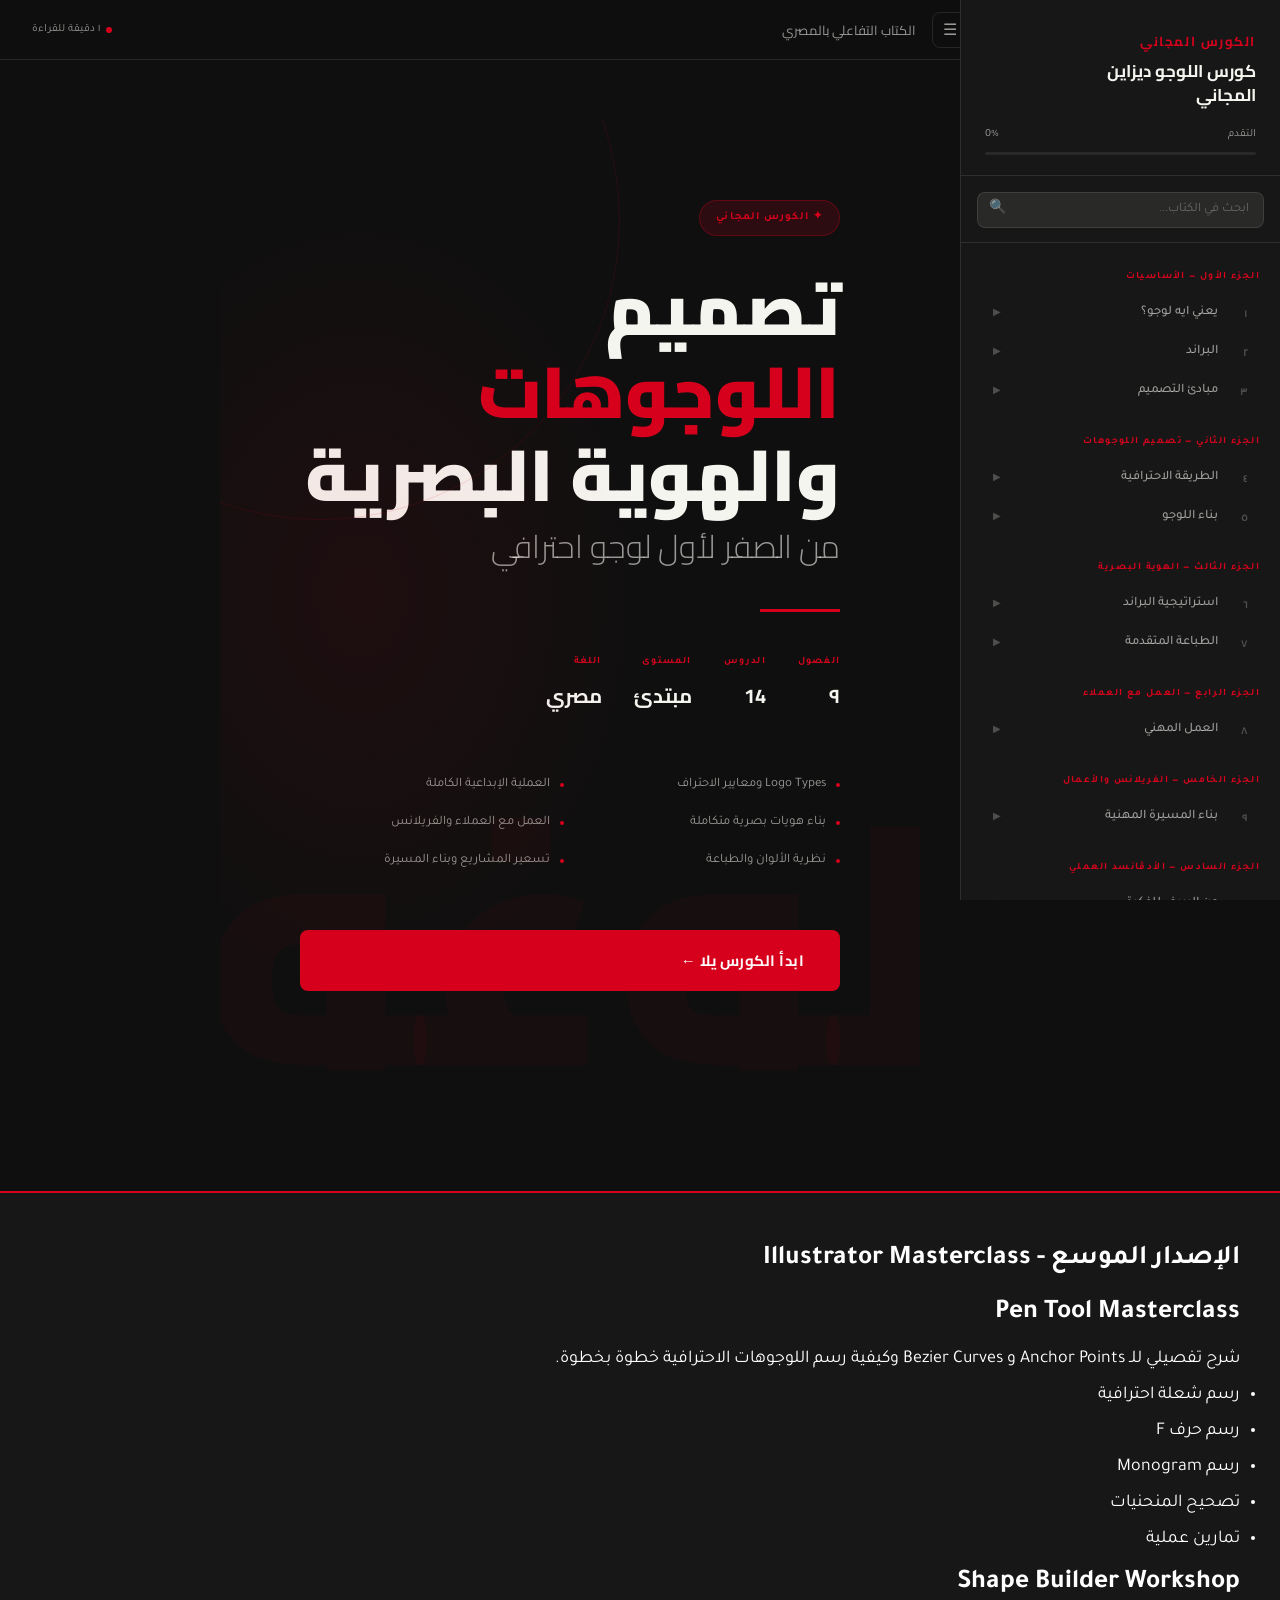
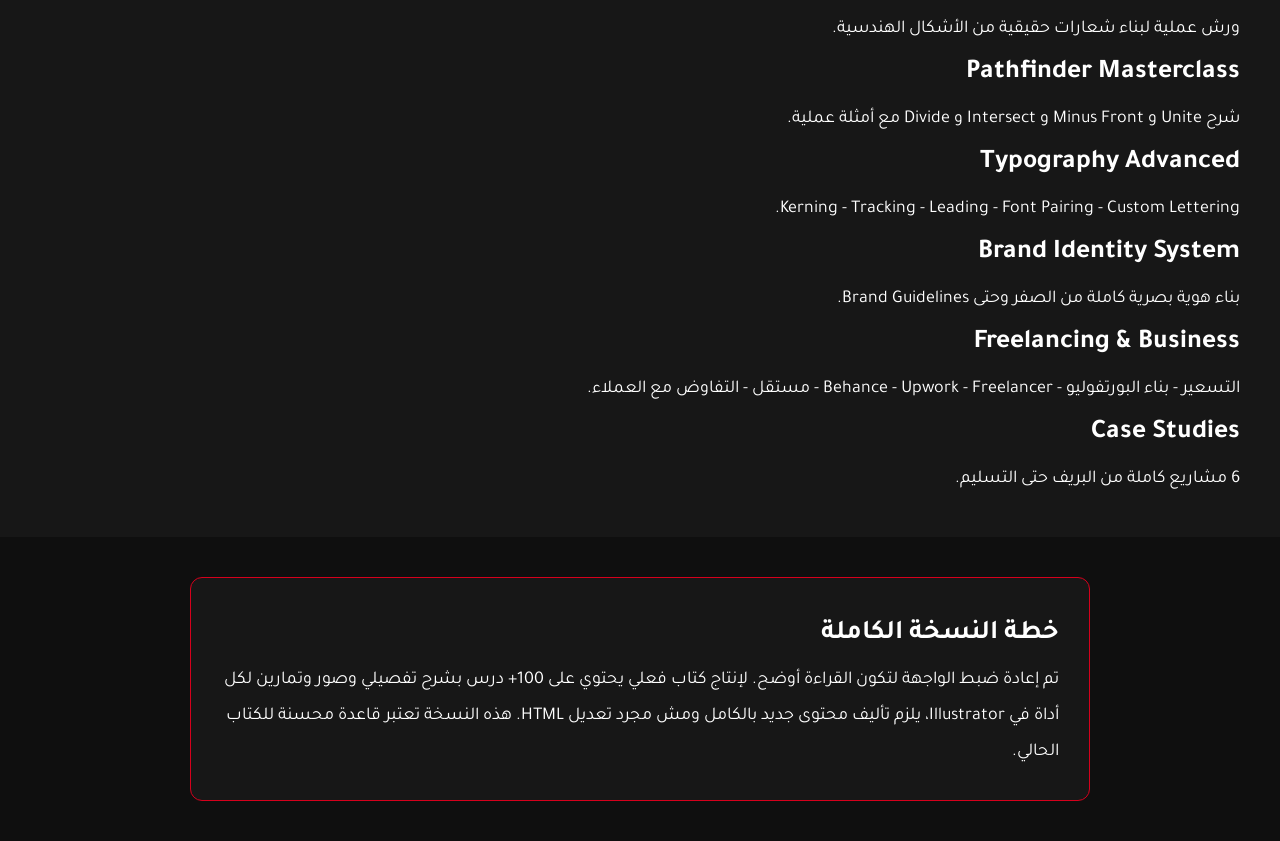
==== commit f5edb4a7: "Add files via upload" ====
--- a/book.html
+++ b/book.html
@@ -1189,7 +1189,7 @@
         <div class="toc-lessons" id="ch1">
           <button class="toc-lesson-btn" onclick="showLesson('l-what-is-logo')"><span class="lesson-dot"></span> يعني ايه لوجو</button>
           <button class="toc-lesson-btn" onclick="showLesson('l-why-logos')"><span class="lesson-dot"></span> ليه اللوجوهات مهمة؟</button>
-          <button class="toc-lesson-btn" onclick="showLesson('l-types')"><span class="lesson-dot"></span> أنواع اللوجوهات</button>
+          <button class="toc-lesson-btn" onclick="showLesson('l-types')"><span class="lesson-dot"></span> Logo Types</button>
         </div>
       </div>
 
@@ -1212,7 +1212,7 @@
         <div class="toc-lessons" id="ch3">
           <button class="toc-lesson-btn" onclick="showLesson('l-design-principles')"><span class="lesson-dot"></span> المبادئ الأساسية</button>
           <button class="toc-lesson-btn" onclick="showLesson('l-color-theory')"><span class="lesson-dot"></span> نظرية الألوان</button>
-          <button class="toc-lesson-btn" onclick="showLesson('l-typography-basics')"><span class="lesson-dot"></span> الطباعة الأساسية</button>
+          <button class="toc-lesson-btn" onclick="showLesson('l-typography-basics')"><span class="lesson-dot"></span> Typography Basics</button>
         </div>
       </div>
     </div>
@@ -1266,9 +1266,9 @@
           <span class="ch-arrow">▶</span>
         </button>
         <div class="toc-lessons" id="ch7">
-          <button class="toc-lesson-btn" onclick="showLesson('l-typography-adv')"><span class="lesson-dot"></span> أسس الطباعة المتقدمة</button>
-          <button class="toc-lesson-btn" onclick="showLesson('l-font-pairing')"><span class="lesson-dot"></span> تناسق الخطوط</button>
-          <button class="toc-lesson-btn" onclick="showLesson('l-logotype')"><span class="lesson-dot"></span> تصميم الخط اللوغوتايب</button>
+          <button class="toc-lesson-btn" onclick="showLesson('l-typography-adv')"><span class="lesson-dot"></span> Advanced Typography</button>
+          <button class="toc-lesson-btn" onclick="showLesson('l-font-pairing')"><span class="lesson-dot"></span> Font Pairing</button>
+          <button class="toc-lesson-btn" onclick="showLesson('l-logotype')"><span class="lesson-dot"></span> Logotype Design</button>
         </div>
       </div>
     </div>
@@ -1282,7 +1282,7 @@
           <span class="ch-arrow">▶</span>
         </button>
         <div class="toc-lessons" id="ch8">
-          <button class="toc-lesson-btn" onclick="showLesson('l-brief')"><span class="lesson-dot"></span> فهم البريف</button>
+          <button class="toc-lesson-btn" onclick="showLesson('l-brief')"><span class="lesson-dot"></span> Creative Brief</button>
           <button class="toc-lesson-btn" onclick="showLesson('l-client-comm')"><span class="lesson-dot"></span> التواصل مع الكلاينت</button>
           <button class="toc-lesson-btn" onclick="showLesson('l-presentation')"><span class="lesson-dot"></span> تقديم العمل</button>
         </div>
@@ -1314,7 +1314,7 @@
       <span class="ch-arrow">▶</span>
     </button>
     <div class="toc-lessons" id="ch10">
-      <button class="toc-lesson-btn" onclick="showLesson('l-brief-deep')"><span class="lesson-dot"></span> فهم البريف بعمق</button>
+      <button class="toc-lesson-btn" onclick="showLesson('l-brief-deep')"><span class="lesson-dot"></span> Creative Brief بعمق</button>
       <button class="toc-lesson-btn" onclick="showLesson('l-keywords-mindmap')"><span class="lesson-dot"></span> الكلمات المفتاحية والمايند ماب</button>
       <button class="toc-lesson-btn" onclick="showLesson('l-sketch-concept')"><span class="lesson-dot"></span> من الكونسبت للإسكيتش</button>
     </div>
@@ -1392,7 +1392,7 @@
         </div>
       </div>
       <div class="cover-toc-preview">
-        <div class="cover-toc-item"><div class="cover-toc-dot"></div><span>أنواع اللوجوهات ومعايير الاحتراف</span></div>
+        <div class="cover-toc-item"><div class="cover-toc-dot"></div><span>Logo Types ومعايير الاحتراف</span></div>
         <div class="cover-toc-item"><div class="cover-toc-dot"></div><span>العملية الإبداعية الكاملة</span></div>
         <div class="cover-toc-item"><div class="cover-toc-dot"></div><span>بناء هويات بصرية متكاملة</span></div>
         <div class="cover-toc-item"><div class="cover-toc-dot"></div><span>العمل مع العملاء والفريلانس</span></div>
@@ -1421,22 +1421,22 @@
       <div class="visual-grid">
         <div class="visual-card">
           <span class="visual-card-icon">🔤</span>
-          <div class="visual-card-title">النص (Logotype)</div>
+          <div class="visual-card-title">Logotype</div>
           <div class="visual-card-desc">اسم البراند بخط متصمم خصيصاً أو مُختار بعناية</div>
         </div>
         <div class="visual-card">
           <span class="visual-card-icon">🔷</span>
-          <div class="visual-card-title">الرمز (Icon)</div>
+          <div class="visual-card-title">Icon</div>
           <div class="visual-card-desc">شكل بصري أو رمز يمثّل العلامة بدون الحاجة لكلمات</div>
         </div>
         <div class="visual-card">
           <span class="visual-card-icon">🎨</span>
-          <div class="visual-card-title">اللون (Color)</div>
+          <div class="visual-card-title">Color</div>
           <div class="visual-card-desc">ألوان متختارة بعناية لتحمل معنى نفسياً واستراتيجياً</div>
         </div>
         <div class="visual-card">
           <span class="visual-card-icon">📐</span>
-          <div class="visual-card-title">الشكل (Shape)</div>
+          <div class="visual-card-title">Shape</div>
           <div class="visual-card-desc">الهندسة والنسب التي تُشكّل شخصية اللوجو البصرية</div>
         </div>
       </div>
@@ -1559,12 +1559,12 @@
       </div>
     </div>
 
-    <!-- L3: أنواع اللوجوهات -->
+    <!-- L3: Logo Types -->
     <div id="l-types" class="lesson-page" style="display:none"
-         data-chapter="١ — يعني ايه لوجو؟" data-title="أنواع اللوجوهات" data-words="900">
+         data-chapter="١ — يعني ايه لوجو؟" data-title="Logo Types" data-words="900">
       <div class="lesson-part-tag">✦ الجزء الأول — الأساسيات</div>
       <div class="lesson-chapter-num">الفصل الأول · الدرس الثالث</div>
-      <h1 class="lesson-title">أنواع اللوجوهات</h1>
+      <h1 class="lesson-title">Logo Types</h1>
       <p class="lesson-intro">قبل أن تبدأ التصميم، لازم أن تفهم "لغة" اللوجوهات. كل نوع يحمل خصائصه وسياقاته ومزاياه — واختيار النوع الخاطئ قد يُفسد مشروعاً ممتازاً.</p>
 
       <h2 class="content-h2">الأنواع الرئيسية</h2>
@@ -1633,7 +1633,7 @@
       </div>
 
       <div class="quiz-section">
-        <div class="quiz-title">اختبار — <span>أنواع اللوجوهات</span></div>
+        <div class="quiz-title">اختبار — <span>Logo Types</span></div>
         <div class="quiz-subtitle">سؤالان للتحقق من الفهم</div>
         <div class="quiz-q">
           <div class="quiz-q-text">شعار IBM يُعتبر من النوع؟</div>
@@ -1890,9 +1890,9 @@
       </div>
     </div>
 
-    <!-- L8: الطباعة الأساسية -->
+    <!-- L8: Typography Basics -->
     <div id="l-typography-basics" class="lesson-page" style="display:none"
-         data-chapter="٣ — مبادئ التصميم" data-title="الطباعة الأساسية" data-words="800">
+         data-chapter="٣ — مبادئ التصميم" data-title="Typography Basics" data-words="800">
       <div class="lesson-part-tag">✦ الجزء الأول — الأساسيات</div>
       <div class="lesson-chapter-num">الفصل الثالث · الدرس الثالث</div>
       <h1 class="lesson-title">أساسيات الطباعة في اللوجوهات</h1>
@@ -1915,7 +1915,7 @@
         <div class="font-sample-detail" style="color:var(--white-dim)">تُحاكي الكتابة اليدوية. تُوحي بالدفء، الأناقة، أو العفوية. تُستخدم بحذر شديد.</div>
       </div>
 
-      <h2 class="content-h2">مصطلحات الطباعة الأساسية</h2>
+      <h2 class="content-h2">مصطلحات Typography Basics</h2>
       <table class="compare-table">
         <thead><tr><th>المصطلح</th><th>التعريف</th><th>التأثير</th></tr></thead>
         <tbody>
@@ -2035,7 +2035,7 @@
       <p class="content-p">قبل أي مشروع، ادرس ما لا تقل عن ٥-١٠ شعارات منافسة. لا لتقليدها — بل لتفهم "اللغة البصرية" لهذا القطاع وتتجنب التشابه غير المقصود.</p>
       <ul class="styled-list">
         <li>ما الألوان السائدة في هذا المجال؟</li>
-        <li>ما أنواع اللوجوهات الأكثر استخداماً؟</li>
+        <li>ما Logo Types الأكثر استخداماً؟</li>
         <li>ما الكليشيهات البصرية التي لازم تجنبها؟</li>
         <li>أين الفراغ البصري الذي يمكنني ملؤه؟</li>
       </ul>
@@ -2396,10 +2396,10 @@
 
     <!-- L18: الطباعة المتقدمة -->
     <div id="l-typography-adv" class="lesson-page" style="display:none"
-         data-chapter="٧ — الطباعة المتقدمة" data-title="أسس الطباعة المتقدمة" data-words="800">
+         data-chapter="٧ — الطباعة المتقدمة" data-title="Advanced Typography" data-words="800">
       <div class="lesson-part-tag">✦ الجزء الثالث — الهوية البصرية</div>
       <div class="lesson-chapter-num">الفصل السابع · الدرس الأول</div>
-      <h1 class="lesson-title">أسس الطباعة المتقدمة</h1>
+      <h1 class="lesson-title">Advanced Typography</h1>
       <p class="lesson-intro">الطباعة تُشكّل ٩٥٪ من أي تصميم رقمي. المتصمم الذي يُتقن الطباعة يُتقن التصميم. هذا الدرس ينقلك من "اختيار خط" إلى "بناء نظام طباعي" متكامل.</p>
 
       <h2 class="content-h2">الهرمية الطباعية</h2>
@@ -2428,12 +2428,12 @@
       </div>
     </div>
 
-    <!-- L19: تناسق الخطوط -->
+    <!-- L19: Font Pairing -->
     <div id="l-font-pairing" class="lesson-page" style="display:none"
-         data-chapter="٧ — الطباعة المتقدمة" data-title="تناسق الخطوط" data-words="700">
+         data-chapter="٧ — الطباعة المتقدمة" data-title="Font Pairing" data-words="700">
       <div class="lesson-part-tag">✦ الجزء الثالث — الهوية البصرية</div>
       <div class="lesson-chapter-num">الفصل السابع · الدرس الثاني</div>
-      <h1 class="lesson-title">فن تناسق الخطوط</h1>
+      <h1 class="lesson-title">فن Font Pairing</h1>
       <p class="lesson-intro">اختيار خطين يعملان معاً هو فن قائم بذاته. التناسق الصحيح يُبرز الاحتراف — الخاطئ يُشتت الانتباه ويُفقد التصميم هويته.</p>
 
       <h2 class="content-h2">قواعد التناسق الطباعي</h2>
@@ -2469,10 +2469,10 @@
 
     <!-- L20: اللوغوتايب -->
     <div id="l-logotype" class="lesson-page" style="display:none"
-         data-chapter="٧ — الطباعة المتقدمة" data-title="تصميم الخط اللوغوتايب" data-words="700">
+         data-chapter="٧ — الطباعة المتقدمة" data-title="Logotype Design" data-words="700">
       <div class="lesson-part-tag">✦ الجزء الثالث — الهوية البصرية</div>
       <div class="lesson-chapter-num">الفصل السابع · الدرس الثالث</div>
-      <h1 class="lesson-title">تصميم الخط اللوغوتايب</h1>
+      <h1 class="lesson-title">Logotype Design</h1>
       <p class="lesson-intro">اللوغوتايب هو أعلى درجات تصميم الخط — كتابة اسم العلامة بخط متصمم من الصفر خصيصاً لها. Google، Coca-Cola، Disney — كلها لوغوتايبات فريدة لا تُشبه أي خط آخر.</p>
 
       <h2 class="content-h2">مراحل تصميم اللوغوتايب</h2>
@@ -2516,7 +2516,7 @@
 
     <!-- L21: البريف -->
     <div id="l-brief" class="lesson-page" style="display:none"
-         data-chapter="٨ — العمل المهني" data-title="فهم البريف" data-words="800">
+         data-chapter="٨ — العمل المهني" data-title="Creative Brief" data-words="800">
       <div class="lesson-part-tag">✦ الجزء الرابع — العمل مع العملاء</div>
       <div class="lesson-chapter-num">الفصل الثامن · الدرس الأول</div>
       <h1 class="lesson-title">فهم وكتابة البريف الاحترافي</h1>
@@ -2798,10 +2798,10 @@
     </div>
 <!-- ADVANCED COURSE -->
 <div id="l-brief-deep" class="lesson-page" style="display:none"
-     data-chapter="١٠ — من البريف للفكرة" data-title="فهم البريف بعمق" data-words="900">
+     data-chapter="١٠ — من البريف للفكرة" data-title="Creative Brief بعمق" data-words="900">
   <div class="lesson-part-tag">✦ الجزء السادس — الأدڤانسد العملي</div>
   <div class="lesson-chapter-num">الفصل العاشر · الدرس الأول</div>
-  <h1 class="lesson-title">فهم البريف بعمق</h1>
+  <h1 class="lesson-title">Creative Brief بعمق</h1>
   <p class="lesson-intro">أغلب المتصممين بيضيعوا وقت كبير لأنهم بيبدأوا يرسموا قبل ما يفهموا المشكلة. في الشغل الحقيقي، البريف هو الخريطة. لو الخريطة غلط، أي لوجو هتعمله هيطلع حلو شكليًا لكن مش شغال تجاريًا.</p>
 
   <h2 class="content-h2">أنت محتاج تعرف إيه من البريف؟</h2>
